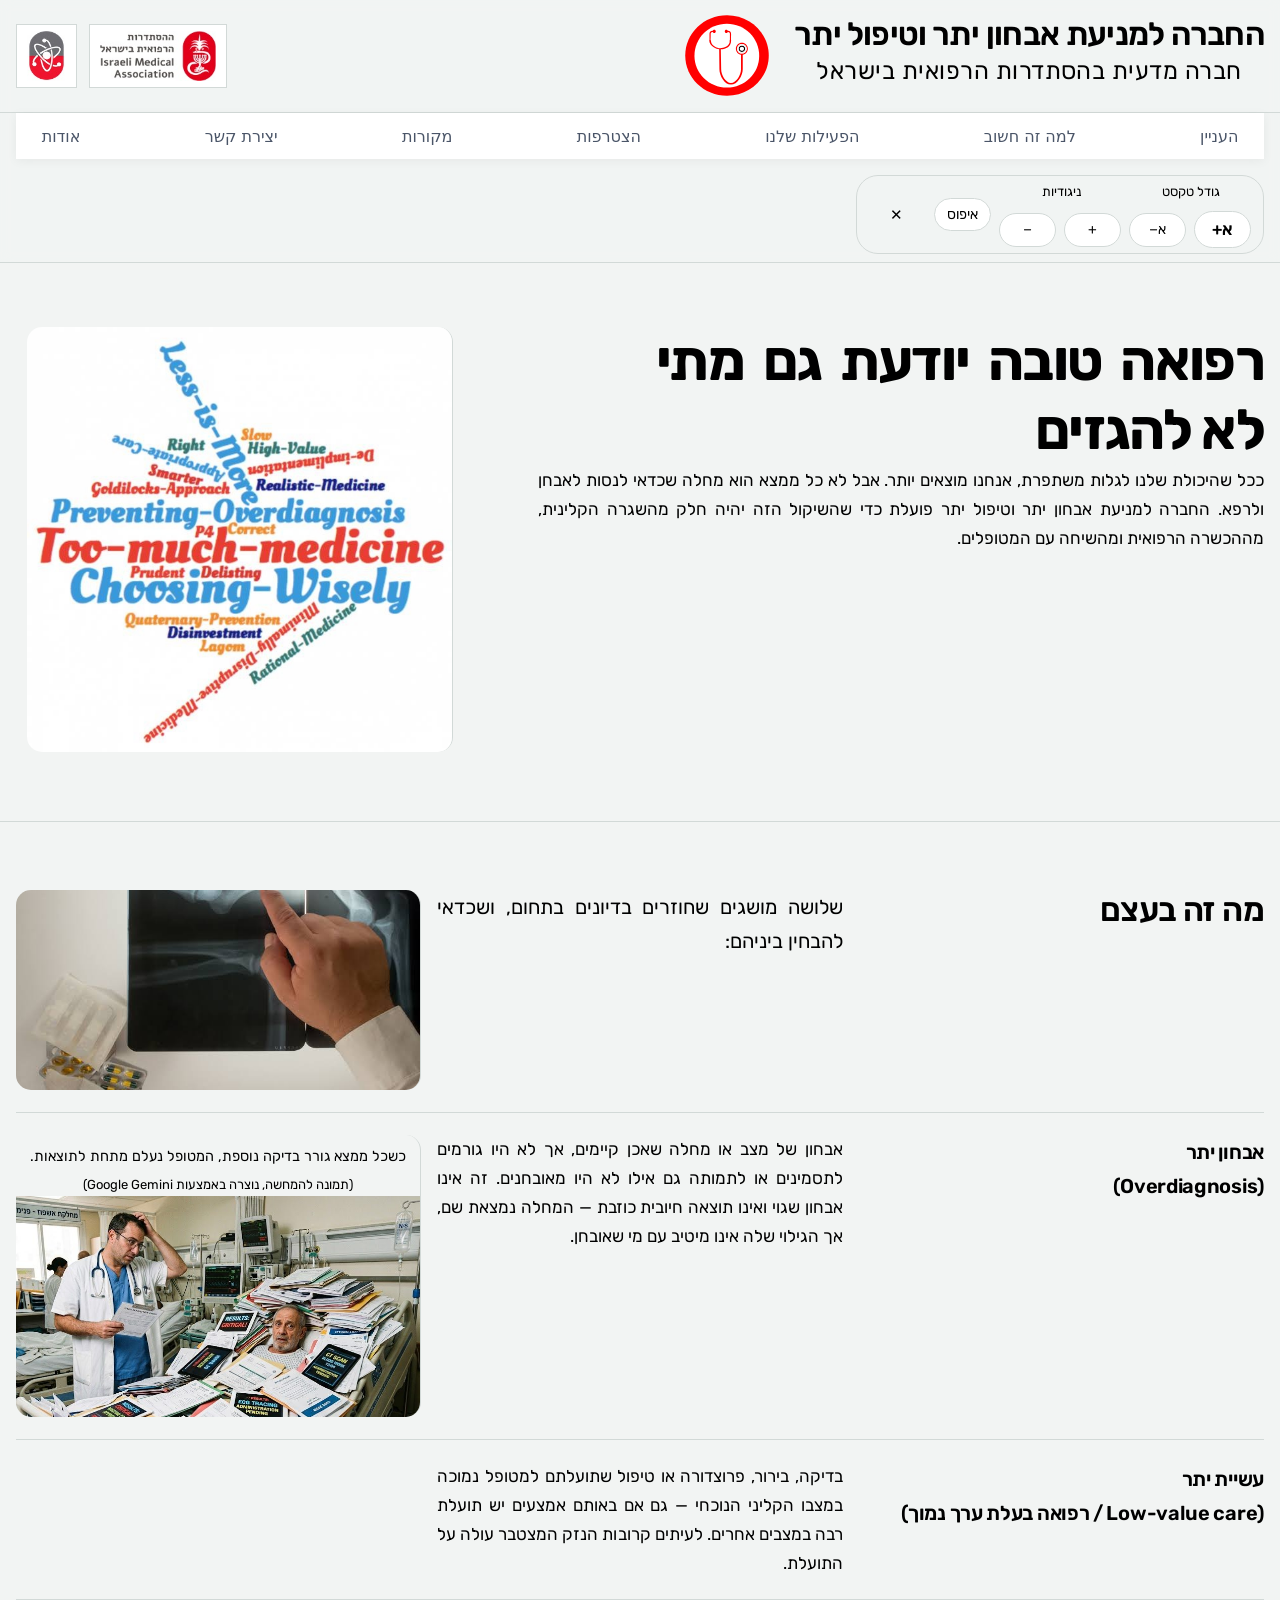
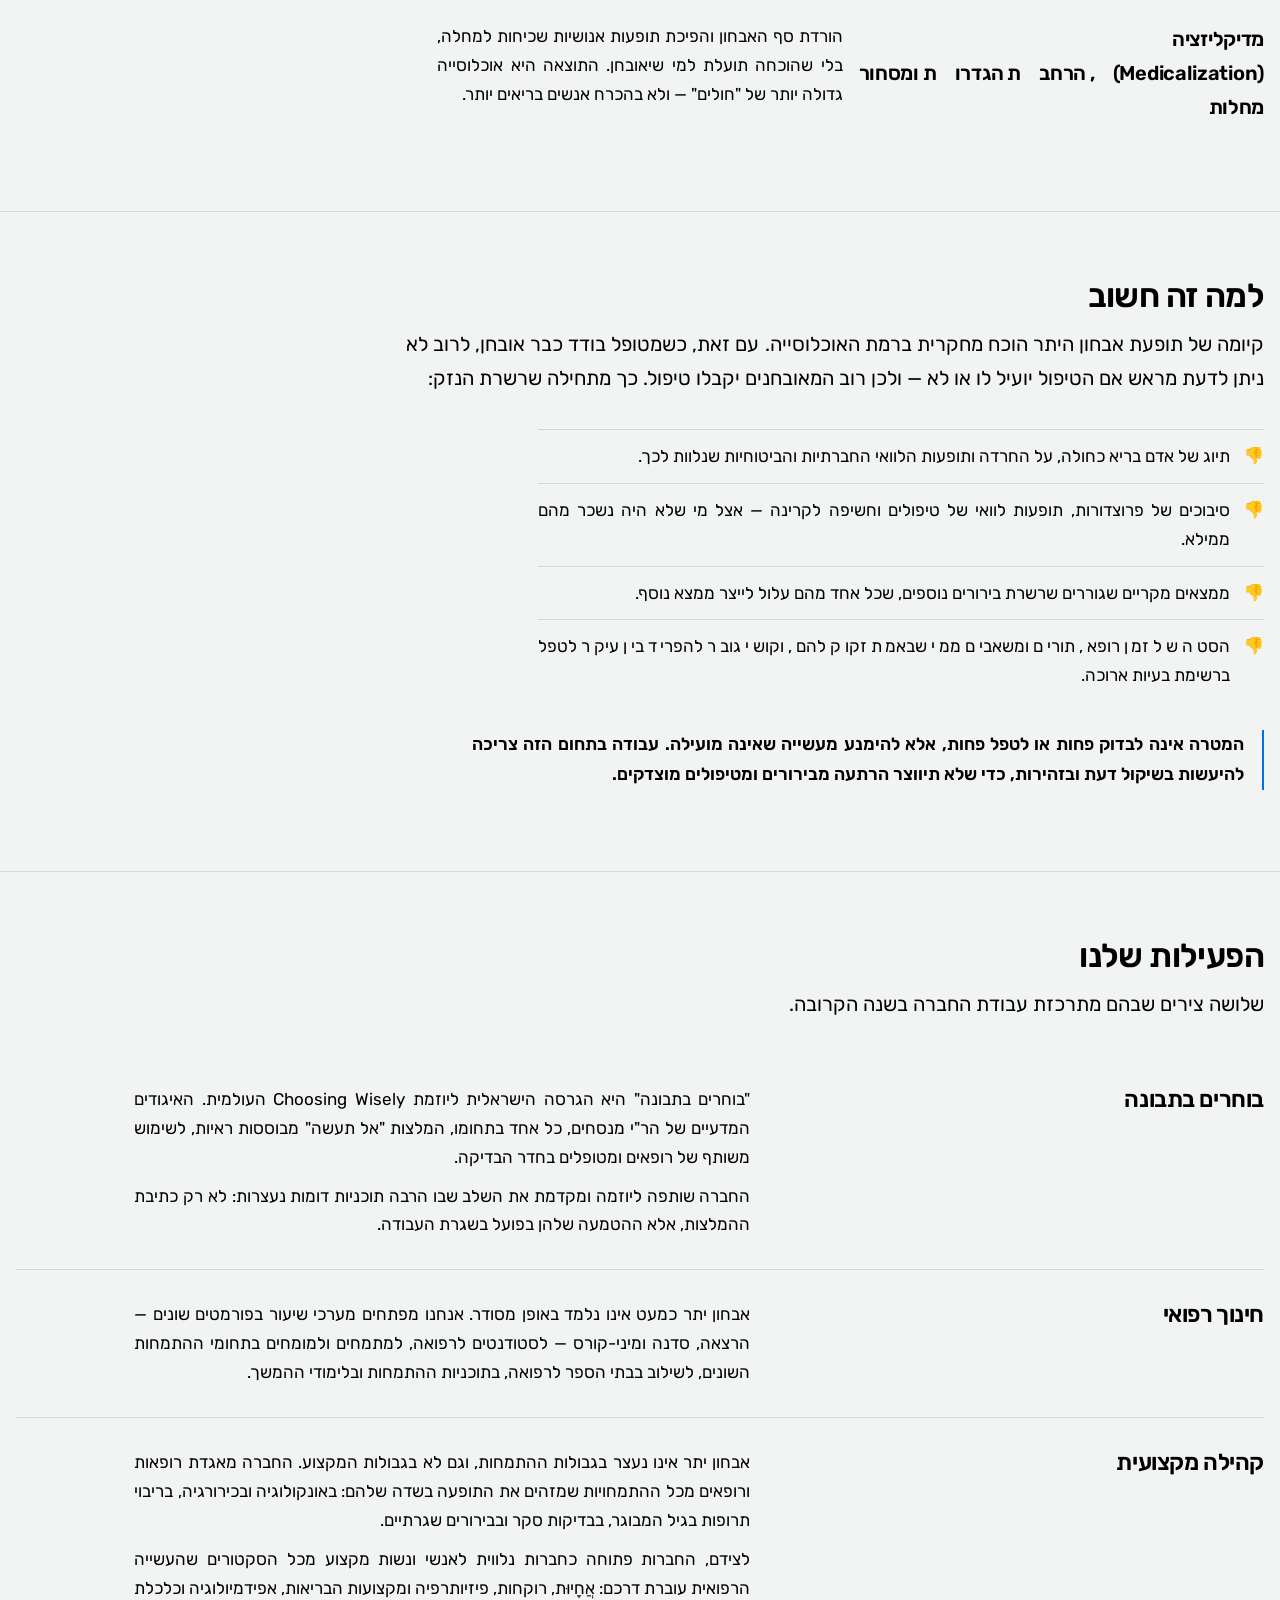
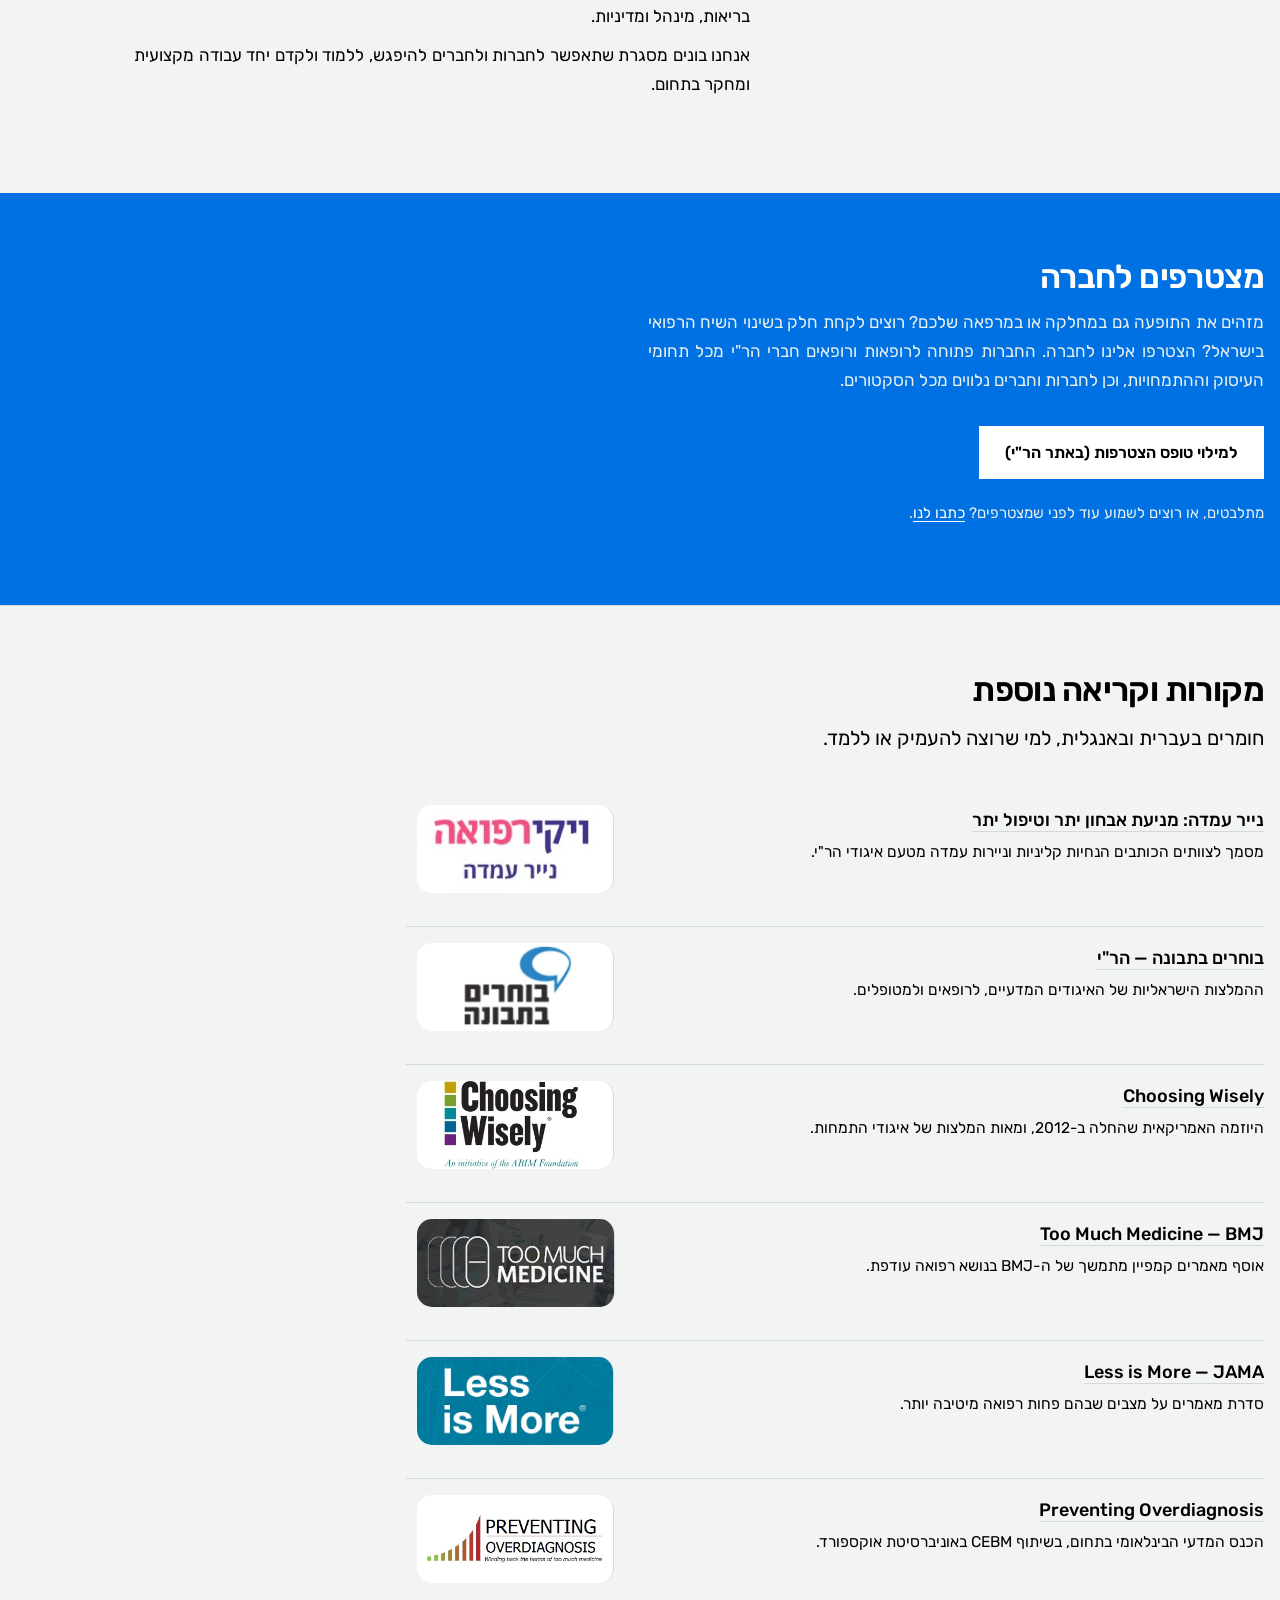
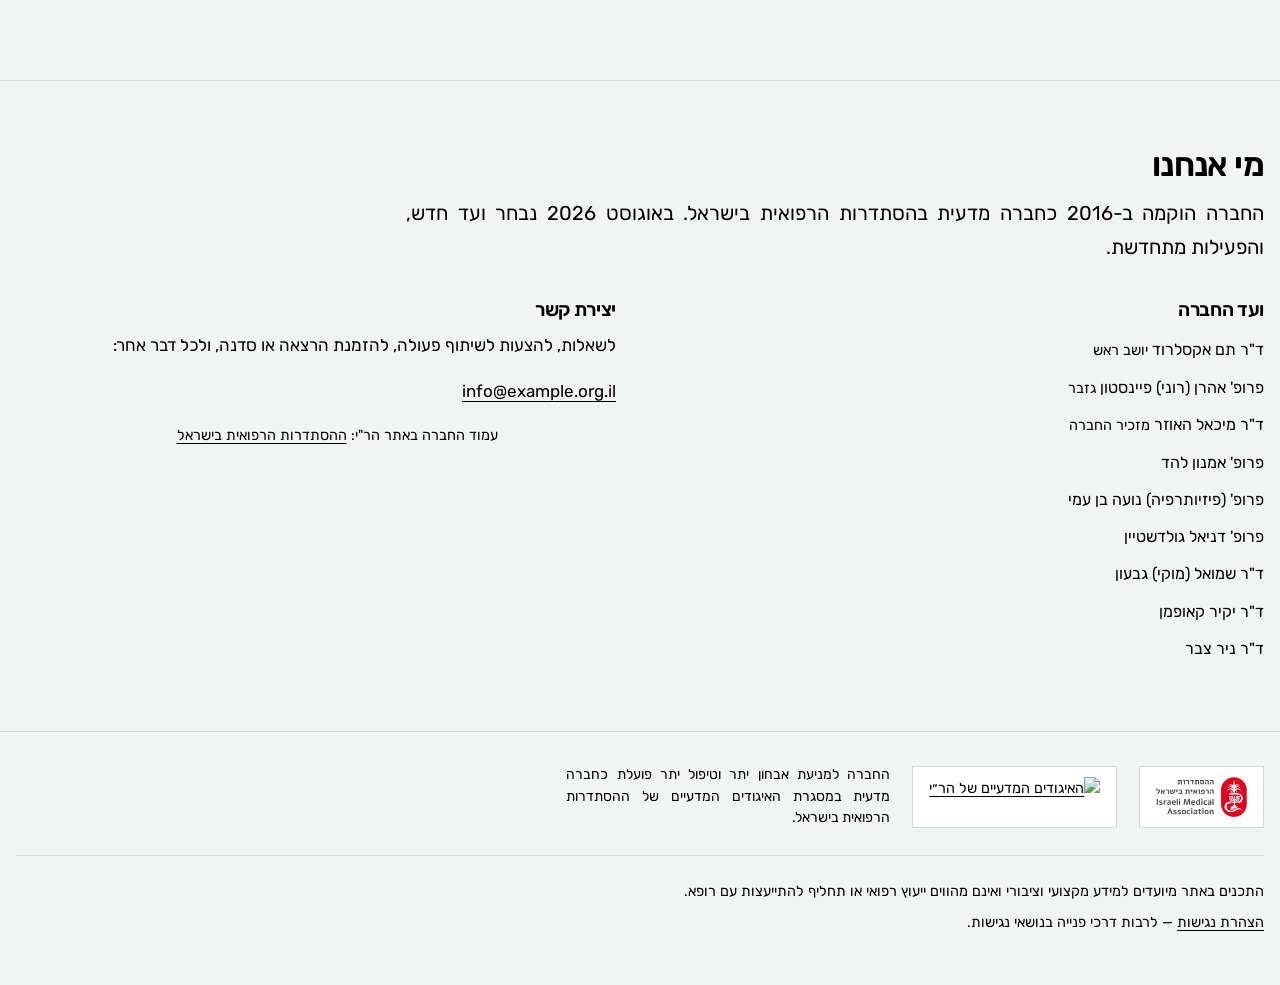
==== index.html @ 0d6429cb "Update index.html cellular copatible" ====
<!DOCTYPE html>
<html lang="he" dir="rtl">

<head>
  <meta charset="utf-8">
  <meta name="viewport" content="width=device-width, initial-scale=1">
  <title>החברה למניעת אבחון יתר וטיפול יתר</title>
  <meta name="description"
    content="חברה מדעית בהסתדרות הרפואית בישראל, הפועלת לצמצום אבחון יתר, טיפול יתר ועשייה רפואית שתועלתה נמוכה.">
  <meta property="og:title" content="החברה למניעת אבחון יתר וטיפול יתר">
  <meta property="og:description" content="רפואה טובה יודעת גם מתי לא לבדוק ומתי לא לטפל.">
  <meta property="og:locale" content="he_IL">
  <link rel="icon" type="image/svg+xml"
    href="data:image/svg+xml,%3Csvg%20xmlns%3D%22http%3A%2F%2Fwww.w3.org%2F2000%2Fsvg%22%20viewBox%3D%220%200%20100%20100%22%3E%3Ccircle%20cx%3D%2250%22%20cy%3D%2250%22%20r%3D%2240%22%20fill%3D%22none%22%20stroke%3D%22%23C8102E%22%20stroke-width%3D%229%22%2F%3E%3Cg%20fill%3D%22none%22%20stroke%3D%22%23111%22%20stroke-width%3D%226%22%20stroke-linecap%3D%22round%22%3E%3Cpath%20d%3D%22M34%2026%20L32%2031%20C30%2048%2033%2050%2039%2052%22%2F%3E%3Cpath%20d%3D%22M51%2026%20L53%2030%20C55%2048%2050%2055%2039%2052%22%2F%3E%3Cpath%20d%3D%22M43%2055%20C42%2074%2050%2086%2060%2069%22%2F%3E%3Ccircle%20cx%3D%2268%22%20cy%3D%2262%22%20r%3D%227%22%2F%3E%3C%2Fg%3E%3C%2Fsvg%3E">
  <link rel="preconnect" href="https://fonts.googleapis.com">
  <link rel="preconnect" href="https://fonts.gstatic.com" crossorigin>
  <link href="https://fonts.googleapis.com/css2?family=Rubik:wght@300;400;500;600;700&display=swap" rel="stylesheet">
  <style>
    :root {
      --paper: #F2F4F3;
      --surface: #FFFFFF;
      --ink: #000000;
      --ink-soft: #000000;
      --rule: #D2D9D7;
      --imablue: #0071E3;
      --signal: #BE8A2A;
      --measure: 66ch;
      --font: "Rubik", "Segoe UI", Arial, sans-serif;
    }

    *,
    *::before,
    *::after {
      box-sizing: border-box;
    }

    html {
      scroll-behavior: smooth;
    }

    @media (prefers-reduced-motion: reduce) {
      html {
        scroll-behavior: auto;
      }
    }

    body {
      margin: 0;
      background: var(--paper);
      color: var(--ink);
      font-family: var(--font);
      font-size: 1.0625rem;
      text-align: justify;
      line-height: 1.7;
      -webkit-font-smoothing: antialiased;
    }

    h1,
    h2,
    h3 {
      font-family: var(--font);
      font-weight: 600;
      line-height: 1.24;
      letter-spacing: -0.018em;
      margin: 0;
    }

    p {
      margin: 0 0 1em;
    }

    img {
      object-fit: cover;
      object-position: center;
    }

    a {
      color: var(--ink);
      text-underline-offset: 0.22em;
      text-decoration-thickness: 1px;
    }

    a:hover {
      text-decoration-thickness: 2px;
    }

    :focus-visible {
      outline: 3px solid #000;
      outline-offset: 2px;
      box-shadow: 0 0 0 6px #F6E9CE;
    }

    .join :focus-visible {
      outline-color: #fff;
      box-shadow: 0 0 0 6px rgba(0, 0, 0, 0.5);
    }

    [id] {
      scroll-margin-top: var(--hdr, 150px);
    }

    [hidden] {
      display: none !important;
    }

    .wrap {
      /*max-width: 1040px;*/
      margin-inline: auto;
      padding-inline: 1rem;

      container-type: inline-size;
      max-width: 80rem;
      /* Adjust based on your preferred maximum spread */
      margin-inline: auto;

    }

    .sr-only {
      position: absolute;
      width: 1px;
      height: 1px;
      margin: -1px;
      padding: 0;
      overflow: hidden;
      clip-path: inset(50%);
      white-space: nowrap;
      border: 0;
    }

    /* Skip link */
    .skip {
      position: absolute;
      inset-inline-start: -9999px;
      top: 0;
      background: var(--surface);
      padding: 10px 16px;
      z-index: 10;
    }

    .skip:focus {
      inset-inline-start: 12px;
      top: 12px;
    }

    /* Header & Navigation */
    header {
      position: sticky;
      text-align: center;
      top: 0;
      z-index: 5;
      background: rgba(242, 244, 243, 0.93);
      backdrop-filter: blur(6px);
      border-bottom: 1px solid var(--rule);
    }

    .bar {
      display: flex;
      height: fit-content;
      flex-wrap: wrap;
      gap: 2%;
      align-items: flex-start;
      justify-content: space-between;
      padding-block: 14px;
    }

    .bar2 {
      display: flex;
      flex-wrap: wrap;
      gap: 0.5rem;
      align-items: center;
      justify-content: space-between;
      border-top: 1px solid var(--rule);
      height: fit-content;
    }

    .w70 {
      width: 70%;
    }

    .mark {
      display: flex;
      align-items: center;
      gap: 12px;
      font-size: 2rem;
      font-weight: 600;
      letter-spacing: -0.02em;
      line-height: 1.3;
      /* height: 5rem; */
    }

    .glyph {
      width: 84px;
      height: 84px;
      flex: none;
    }

    .mark .wordmark span {
      display: block;
      font-size: 1.5rem;
      font-weight: 400;
      color: var(--ink-soft);
      letter-spacing: 0.02em;
    }

    .partners {
      display: flex;
      flex-grow: 1;
      align-items: center;
      /* Replaces invalid 'flex' */
      gap: 0.75rem;
    }

    .partners .logo {
      box-sizing: border-box;
      height: 4rem;
      /* ~52px total box height */
      display: inline-flex;
      align-items: center;
      background: var(--surface);
      border: 1px solid var(--rule);
      padding: 0.35rem 0.65rem;
    }

    .right-logo {
      margin-left: auto;
    }

    .partners .logo:hover {
      border-color: var(--ink);
    }

    .partners img {
      display: block;
      height: 100%;
      width: auto;
      object-fit: contain;
      /* Preserves aspect ratio */
    }

    @media (max-width: 860px) {

      .partners .logo {
        padding: 4px 6px;
      }

      .partners img {
        object-position: right center;
      }
    }

    nav {
      /*max-width: 94%;*/
      flex-grow: 1;
      flex-shrink: 10;
      flex-basis: 80%;
      background-color: #ffffff;
      box-shadow: 0 2px 10px rgba(0, 0, 0, 0.05);
      padding: 0.6rem;
      direction: rtl;
      /* תמיכה מלאה בעברית */
    }

    nav ul {
      display: flex;
      flex-wrap: wrap;
      justify-content: space-between;
      gap: 0.8rem;
      list-style: none;
      margin: 0;
      padding: 0;
      font-size: 0.8rem;
    }

    nav a {
      color: var(--ink);
      text-decoration: none;
      padding-block: 4px;
      border-bottom: 1px solid transparent;
      text-decoration: none;
      color: #4a5568;
      font-family: system-ui, sans-serif;
      font-size: 1rem;
      font-weight: 500;
      padding: 1rem;
      border-radius: 1rem;
      /* יוצר מראה של קפסולה */
      transition: all 0.25s ease;
    }

    nav a:hover {
      border-bottom-color: var(--signal);
      background-color: #e2e8f0;
      color: #1a202c;
    }

    nav a[aria-current="true"] {
      font-weight: 600;
      border-bottom: 2px solid var(--ink);
    }

    @media (max-width: 932px) {
      nav a {
        padding-block: 3px;
        border-bottom: 1px solid transparent;
        font-size: 0.9rem;
        font-weight: 500;
        padding: 0.4rem;
        border-radius: 0.8rem;
      }

      .mark {

        gap: 5px;
        font-size: 1.5rem;
        font-weight: 600;
        letter-spacing: -0.02em;
        line-height: 1;
        /* height: 5rem; */
      }

      .glyph {
        width: 70px;
        height: 70px;
        flex: none;
      }

      .mark .wordmark span {
        font-size: 1rem;

      }
    }

    /* Hero */
    .hero {
      padding-block: 64px 52px;
      display: flex;
      flex-direction: column;
      align-content: start;
      align-items: start;
      justify-content: flex-start;
      /* דוחף את התוכן למעלה */
    }

    .hero-text {
      max-width: var(--measure);
      display: flex;
      flex-direction: column;
      align-content: start;
      justify-content: start;
      /* דוחף את התוכן למעלה */
    }

    .hero h1 {
      font-size: clamp(2rem, 3.4vw, 2.75rem);
      font-weight: 700;
      letter-spacing: -0.03em;
      max-width: 16ch;
    }

    .plate {
      border-radius: 15px;
      overflow: hidden;
      margin-inline: 0.7rem;
    }

    .plate img {
      display: block;
      width: 100%;
      height: auto;
    }

    .credit {
      display: block;
      margin-top: 6px;
      font-size: 0.8125rem;
      text-align: center;
    }

    .caption {
      margin: 10px 0 0;
      font-size: 0.9rem;
      color: var(--ink-soft);
      max-width: 62ch;
      line-height: 1.6;
      text-align: center;
    }

    @media (min-width: 600px) {
      .hero {
        display: grid;
        grid-template-columns: minmax(0, 2fr) minmax(0, 1.2fr);
        gap: 52px;
        align-items: start;
      }

      .hero h1 {
        font-size: clamp(2.0625rem, 5.4vw, 3.5rem);
        margin-bottom: 0;
      }

      .plate {
        margin-top: 0;
        border-inline-start: 1px solid var(--rule);
      }
    }

    .logo1 {
      padding-block: 64px 52px;
      width: 25%;
      max-width: 25%;
    }

    .logo2 img {
      height: 8vw;
      width: auto;
      max-height: 88px;
      margin: 0;
    }

    /* Sections */
    section {
      padding-block: 64px;
      border-top: 1px solid var(--rule);
    }

    section h2 {
      font-size: clamp(1.5625rem, 3.2vw, 2.0625rem);
      margin-bottom: 10px;
    }

    .sub {
      color: var(--ink-soft);
      max-width: var(--measure);
      font-size: clamp(1rem, 2vw, 1.25rem);
      /* Scales from 16px to 20px */
      margin-bottom: clamp(1.5rem, 4vw, 2.125rem);
      /* Scales from 24px to 34px */
    }

    /* Definitions */
    dl {
      margin: 0;
    }

    .def {
      padding-block: 22px;
      border-top: 1px solid var(--rule);
      display: grid;
      grid-template-columns: 30% 2fr 3fr;
      gap: 1rem;
      grid-auto-flow: row;
      grid-auto-rows: auto;
    }

    .def:first-of-type {
      border-top: none;
      padding-top: 4px;
    }

    .def dt {
      font-size: 1.25rem;
      font-weight: 600;
      letter-spacing: -0.015em;
    }

    .def dt em {
      font-style: normal;
      font-size: 0.875rem;
      font-weight: 400;
      color: var(--ink-soft);
      margin-inline-start: 10px;
      letter-spacing: 0.01em;
    }

    .def dd {
      margin: 6px 0 0;
      max-width: var(--measure);
      color: var(--ink-soft);
    }

    .def img {
      max-height: 50vw;
      /* Limits the maximum height */
      width: 100%;
      /* Keeps the correct aspect ratio */
      height: auto;
      /* Allows natural scaling */
    }

    /*****/
    .def {
      display: grid;
      /* Default: 1 row with 3 equally stretched columns */
      grid-template-columns: repeat(3, 1fr);
      gap: 1rem;
      width: 100%;
      align-items: stretch;
    }

    /* Forces the items (and the image inside <figure>) to stretch fully */
    .def>dt,
    .def>dd,
    .def>figure {
      margin: 0;
      /* Clears default browser margins for dd and figure */
      width: 100%;
    }

    .def img {
      width: 100%;
      height: 100%;
      object-fit: cover;
      /* Prevents the image from stretching out of proportion */
    }

    /* Breakpoint 1: Below 38rem -> 2 rows (Title/Subtitle on top, Image wide below) */
    @container (max-width: 45em) {
      .def {
        grid-template-columns: repeat(2, 1fr);
      }

      /* Selects the 3rd item (figure) and stretches it across both columns */
      .def> :nth-child(3) {
        grid-column: span 2;
      }
    }

    /* Breakpoint 2: Below 19rem -> 3 stacked rows */
    @container (max-width: 25em) {
      .def {
        grid-template-columns: 1fr;
      }

      /* Resets the 3rd item to a single column width for the 1-column layout*/
      .def> :nth-child(3) {
        grid-column: span 1;
      }
    }

    /*****/

    /* Harms */
    .harms {
      list-style: none;
      margin: 0 0 28px;
      padding: 0;
      max-width: var(--measure);
    }

    .harms li {
      padding-block: 12px;
      border-top: 1px solid var(--rule);
      padding-inline-start: 34px;
      position: relative;
    }

    .harms li::before {
      content: "👎";
      position: absolute;
      inset-inline-start: 0;
      top: 12px;
      font-size: 1rem;
      line-height: 1.7;
    }

    .note {
      border-inline-start: 2px solid var(--imablue);
      padding-inline-start: 18px;
      max-width: var(--measure);
      color: var(--ink);
      font-size: 1.0938rem;
      font-weight: 600;
    }

    /* Tracks */
    .track {
      padding-block: 30px;
      border-top: 1px solid var(--rule);
      display: grid;
      grid-template-columns: minmax(0, 1fr) minmax(0, 1.55fr);
      gap: 10px 40px;
      align-items: start;
    }

    .track:first-of-type {
      border-top: none;
    }

    .track h3 {
      font-size: 1.4375rem;
    }

    .track p {
      margin: 0;
      color: var(--ink-soft);
      max-width: 56ch;
    }

    .track p+p {
      margin-top: 10px;
    }

    .track img {
      max-height: 20vw;
      /* Limits the maximum height */
      width: 100%;
      /* Keeps the correct aspect ratio */
      height: auto;
      /* Allows natural scaling */
    }

    @media (max-width: 720px) {
      .track {
        grid-template-columns: 1fr;
        gap: 8px;
      }
    }

    /* Join */
    .join {
      background: var(--imablue);
      color: #EAF1EF;
      border-top: none;
    }

    .join h2 {
      color: #fff;
    }

    .join p {
      color: #EAF1EF;
      max-width: 56ch;
    }

    .join a.cta {
      display: inline-block;
      margin-top: 14px;
      background: #fff;
      color: #000;
      text-decoration: none;
      padding: 13px 26px;
      font-weight: 600;
      font-size: 1rem;
    }

    .join a.cta:hover {
      background: #F6E9CE;
    }

    .join .small {
      font-size: 0.9375rem;
      color: #EAF1EF;
      margin-top: 22px;
    }

    .join .small a {
      color: #fff;
    }

    /* Resources */
    .res {
      list-style: none;
      margin: 0;
      padding: 0;
      max-width: 78ch;
    }

    .res li {
      padding-block: 16px;
      border-top: 1px solid var(--rule);
    }

    .res li:first-child {
      border-top: none;
    }

    .res a:not(figure a) {
      font-size: 1.125rem;
      font-weight: 500;
      text-decoration: none;
      border-bottom: 1px solid var(--rule);
    }

    .res a:hover {
      border-bottom-color: var(--ink);
    }

    .res span {
      display: block;
      font-size: 0.9688rem;
      color: var(--ink-soft);
      margin-top: 3px;
    }

    /* Board & Contacts */
    .cols {
      display: grid;
      grid-template-columns: repeat(auto-fit, minmax(250px, 1fr));
      gap: 34px 48px;
    }

    .cols h3 {
      font-size: 1.1875rem;
      margin-bottom: 10px;
    }

    .people {
      list-style: none;
      margin: 0;
      padding: 0;
      font-size: 1rem;
    }

    .people li {
      padding-block: 5px;
    }

    .people .role {
      color: var(--ink-soft);
      font-size: 0.9rem;
    }

    /* Footer */
    footer {
      border-top: 1px solid var(--rule);
      padding-block: 32px 44px;
      font-size: 0.9rem;
      color: var(--ink-soft);
    }

    footer p {
      margin: 0 0 6px;
    }

    .affil {
      display: flex;
      flex-wrap: wrap;
      align-items: center;
      gap: 16px 22px;
      padding-bottom: 26px;
      margin-bottom: 24px;
      border-bottom: 1px solid var(--rule);
    }

    .affil .logo {
      display: inline-flex;
      align-items: center;
      background: var(--surface);
      border: 1px solid var(--rule);
      padding: 10px 16px;
    }

    .affil .logo:hover {
      border-color: var(--imablue);
    }

    .affil img {
      display: block;
      height: 40px;
      width: auto;
    }

    .affil p {
      max-width: 36ch;
      margin: 0;
      font-size: 0.875rem;
      line-height: 1.55;
    }

    /* Accessibility Toolbar */
    .accesswrap {
      display: flex;
      align-items: center;
      gap: 8px;
      padding-block: 8px;
    }

    .accessbar {
      flex-wrap: wrap;
      align-items: center;
      justify-content: center;
      gap: 8px;
      border: 1px solid var(--rule);
      border-radius: 22px;
      padding: 5px 12px;
      display: grid;
      grid-template-columns: repeat(6, 1fr);
      direction: rtl;
      /* Maintains right-to-left flow for Hebrew */
      /* The periods (.) represent the empty cells from your Excel sheet */
      grid-template-areas:
        "lbl-txt  lbl-txt lbl-con lbl-con btn-reset btn-close"
        "btn-f-up btn-f-dn btn-c-up btn-c-dn  btn-reset btn-close";
    }

    /* Assigning each HTML element to its designated grid slot */
    #access-text {
      grid-area: lbl-txt;
    }

    #access-contrast {
      grid-area: lbl-con;
    }

    #accessReset {
      grid-area: btn-reset;
    }

    #accessClose {
      grid-area: btn-close;
    }

    #fontUp {
      grid-area: btn-f-up;
    }

    #fontDown {
      grid-area: btn-f-dn;
    }

    #conUp {
      grid-area: btn-c-up;
    }

    #conDown {
      grid-area: btn-c-dn;
    }

    .accessbar button {
      font-family: inherit;
      font-size: 0.875rem;
      line-height: 1.1;
      background: var(--surface);
      color: var(--ink);
      border: 1px solid var(--rule);
      border-radius: 999px;
      padding: 8px 12px;
      cursor: pointer;
    }

    .accessbar button:hover {
      border-color: var(--ink);
    }

    .accessbar .x {
      border: none;
      background: none;
      padding: 7px 6px;
      font-size: 0.9375rem;
      margin-inline-start: 2px;
    }

    .accessbar .lbl {
      font-size: 0.8125rem;
      margin-inline-end: 2px;
      text-align: center;
    }

    .accessbar .big {
      font-size: 1.0625rem;
      font-weight: 600;
    }

    .accessicon {
      display: inline-flex;
      align-items: center;
      justify-content: center;
      width: 40px;
      height: 40px;
      padding: 0;
      background: var(--surface);
      color: var(--ink);
      border: 1px solid var(--rule);
      border-radius: 50%;
      cursor: pointer;
    }

    .accessicon:hover {
      border-color: var(--ink);
    }

    .accessicon svg {
      display: block;
      width: 22px;
      height: 22px;
    }

    /* High Contrast Modes */
    html[data-contrast="1"] {
      --paper: #FFFFFF;
      --surface: #FFFFFF;
      --rule: #4A5451;
      --ink: #000000;
      --ink-soft: #000000;
      --imablue: #1B0E6E;
      --signal: #7A5200;
    }

    html[data-contrast="1"] header {
      background: #FFFFFF;
    }

    html[data-contrast="2"] {
      --paper: #000000;
      --surface: #000000;
      --rule: #FFFFFF;
      --ink: #FFFFFF;
      --ink-soft: #FFFFFF;
      --imablue: #000000;
      --signal: #FFD400;
    }

    html[data-contrast="2"] header {
      background: #000000;
    }

    html[data-contrast="2"] a {
      color: #FFD400;
    }

    html[data-contrast="2"] .glyph g {
      stroke: #FFFFFF;
    }

    html[data-contrast="2"] .join {
      border-top: 1px solid #FFFFFF;
    }

    html[data-contrast="2"] .join :is(h2, p, .small, .small a) {
      color: #FFFFFF;
    }

    html[data-contrast="2"] .join a.cta {
      background: #FFD400;
      color: #000000;
    }

    html[data-contrast="2"] .note {
      border-inline-start-color: #FFD400;
    }

    html[data-contrast="2"] :focus-visible {
      outline-color: #FFD400;
      box-shadow: 0 0 0 6px #000000;
    }
  </style>
</head>

<body>
  <a class="skip" href="#main">דילוג לתוכן</a>

  <header>
    <div class="wrap bar">
      <div class="mark">
        <span class="wordmark">החברה למניעת אבחון יתר וטיפול יתר<span>חברה מדעית בהסתדרות הרפואית בישראל</span></span>
      </div>
      <div class="partners">
        <svg class="glyph right-logo" xmlns="http://www.w3.org/2000/svg" xmlns:xlink="http://www.w3.org/1999/xlink"
          viewBox="0 0 720 720" width="100%" height="100%" overflow="hidden">
          <g>
            <rect x="0" y="0" fill="#FFF"></rect>
            <path d="M2 355C2 164 162 10 360 10 558 10 718 164 718 355 718 546 558 700 360 700 162 700 2 546 2 355Z"
              fill="#F00" fill-rule="evenodd"></path>
            <path d="M81 357C81 205 205 83 359 83 512 83 636 205 636 357 636 508 512 630 359 630 205 630 81 508 81 357Z"
              fill="#FFF" fill-rule="evenodd"></path>
            <path
              d="M539 298C539 269 516 246 488 246 459 246 436 269 436 298 436 323 455 345 480 349L480 473C480 519 441 591 394 591 347 591 310 519 310 473L307 303C352 301 395 279 395 229 395 227 396 220 394 219L395 169C395 155 383 144 369 144L366 144 366 143C364 139 361 136 357 136L354 136C346 136 341 142 341 149 341 156 346 162 354 162L357 162C361 162 364 159 366 156L366 154 369 154C378 154 385 161 385 169 385 186 385 203 385 220 383 221 383 226 383 228 389 276 329 294 302 294 275 294 222 271 222 227 222 225 221 223 219 222 220 204 220 187 220 169 220 161 227 154 235 154L239 154 239 156C240 159 244 162 248 162L251 162C258 162 264 156 264 149 264 142 258 136 251 136L248 136C244 136 240 139 239 143L239 144 235 144C221 144 210 155 210 169 210 186 210 203 210 220 208 222 208 226 208 228 208 277 274 303 293 303 294 359 294 416 295 473 295 528 338 605 394 605 449 605 495 528 495 473L495 349C520 345 539 323 539 298ZM490 339C488 338 487 338 485 339 462 338 445 318 446 295 448 273 467 255 490 257 513 258 530 277 529 300 527 321 511 338 490 339Z"
              fill="#F00" fill-rule="evenodd"></path>
            <path
              d="M488 270C472 270 459 283 459 298 459 313 472 326 488 326 503 326 516 313 516 298 516 283 503 270 488 270ZM488 316C477 316 469 308 469 298 469 288 477 280 488 280 498 280 506 288 506 298 506 308 498 316 488 316Z"
              fill-rule="evenodd"></path>
            <path
              d="M453 298C453 279 468 264 488 264 507 264 523 279 523 298 523 317 507 333 488 333 468 333 453 317 453 298Z"
              stroke="#F2F2F2" stroke-width="13" stroke-miterlimit="8" fill="none" fill-rule="evenodd"></path>
          </g>
        </svg>
        <a class="logo" href="https://www.ima.org.il/" target="_blank" rel="noopener noreferrer"><img
            src="footer-hri-logo.jpg" alt="ההסתדרות הרפואית בישראל"><span class="sr-only"> (נפתח בחלון חדש)</span></a>
        <a class="logo" href="https://associations.ima.org.il/" target="_blank" rel="noopener noreferrer"><img
            src="ima-associations2.jpg" alt="האיגודים המדעיים של הר״י"><span class="sr-only"> (נפתח בחלון
            חדש)</span></a>
      </div>
    </div>
    <div class="wrap bar2">
      <nav aria-label="ניווט ראשי">
        <ul>
          <li><a href="#what">העניין</a></li>
          <li><a href="#why">למה זה חשוב</a></li>
          <li><a href="#work">הפעילות שלנו</a></li>
          <li><a href="#join">הצטרפות</a></li>
          <li><a href="#resources">מקורות</a></li>
          <li><a href="#contact">יצירת קשר</a></li>
          <li><a href="#about">אודות</a></li>
        </ul>
      </nav>
      <div class="accesswrap">
        <button type="button" id="accessOpen" class="accessicon" aria-expanded="false" aria-controls="accessbar"
          aria-label="פתיחת סרגל נגישות"><svg viewBox="0 0 24 24" aria-hidden="true" focusable="false" fill="none"
            stroke="currentColor" stroke-width="2.3" stroke-linecap="round" stroke-linejoin="round">
            <circle cx="12" cy="4.3" r="1.9" fill="currentColor" stroke="none"></circle>
            <path d="M4.6 9h14.8"></path>
            <path d="M12 8.4v4"></path>
            <path d="M12 12.4l-3.1 11"></path>
            <path d="M12 12.4l3.1 11"></path>
          </svg></button>
        <div class="accessbar" id="accessbar" role="group" aria-label="כלי נגישות" hidden="">
          <span class="lbl" id="access-text">גודל טקסט</span>
          <button type="button" class="big" id="fontUp" aria-describedby="access-text"
            aria-label="הגדלת גודל הטקסט">א+</button>
          <button type="button" class="small" id="fontDown" aria-describedby="access-text"
            aria-label="הקטנת גודל הטקסט">א−</button>
          <span class="lbl" id="access-contrast">ניגודיות</span>
          <button type="button" id="conUp" aria-describedby="access-contrast" aria-label="הגברת הניגודיות">+</button>
          <button type="button" id="conDown" aria-describedby="access-contrast" aria-label="הפחתת הניגודיות">−</button>
          <button type="button" id="accessReset">איפוס</button>
          <button type="button" id="accessClose" class="x" aria-label="סגירת סרגל נגישות">✕</button>
        </div>
        <span class="sr-only" id="accessStatus" role="status" aria-live="polite"></span>
      </div>
    </div>
  </header>

  <main id="main">

    <div class="wrap hero">
      <div class="hero-text">
        <h1>רפואה טובה יודעת גם מתי לא להגזים</h1>
        <p>ככל שהיכולת שלנו לגלות משתפרת, אנחנו מוצאים יותר. אבל לא כל ממצא הוא מחלה שכדאי לנסות לאבחן ולרפא. החברה
          למניעת אבחון יתר וטיפול יתר פועלת כדי שהשיקול הזה יהיה חלק מהשגרה הקלינית, מההכשרה הרפואית ומהשיחה עם
          המטופלים.</p>
      </div>
      <div>
        <figure class="plate" style="max-height: 500px;">
          <img src="overDxTxLogo1.jpg"
            alt="כתובות בערבוביה ובצבעים שונים באנגלית, לדוגמא Too-much-medicine, slow, Less-is-More, Choosing-Wisely">
        </figure>
      </div>
    </div>

    <section id="what" aria-labelledby="h-what">
      <div class="wrap">
        <dl>
          <div class="def">
            <dt>
              <h2 id="h-what">מה זה בעצם</h2>
            </dt>
            <dd>
              <p class="sub">שלושה מושגים שחוזרים בדיונים בתחום, ושכדאי להבחין ביניהם:</p>
            </dd>
            <figure class="plate" style="max-height: 200px;">
              <img src="rentgen_Photo_by_martinvorel.jpg"
                alt="תמונת יד מצביעה על צילום רנטגן של מרפק ולידו ערמת תרופות">
            </figure>
          </div>

          <div class="def">
            <dt>אבחון יתר <br>(<span lang="en">Overdiagnosis</span>)</dt>
            <dd>אבחון של מצב או מחלה שאכן קיימים, אך לא היו גורמים לתסמינים או לתמותה גם אילו לא היו מאובחנים. זה אינו
              אבחון שגוי ואינו תוצאה חיובית כוזבת — המחלה נמצאת שם, אך הגילוי שלה אינו מיטיב עם מי שאובחן.</dd>
            <figure class="plate" style="max-height: 500px;">
              <figcaption class="caption">כשכל ממצא גורר בדיקה נוספת, המטופל נעלם מתחת לתוצאות.</figcaption>
              <figcaption><span class="credit">(תמונה להמחשה, נוצרה באמצעות <bdi lang="en">Google Gemini</bdi>)</span>
              </figcaption>
              <img src="overdiagnosis-hero.jpg"
                alt="רופא עומד ליד מיטת אשפוז במחלקה פנימית ומעיין בדף תוצאות. המטופל שוכב במיטה כשהוא כמעט מכוסה כולו בערימות עצומות של תדפיסי בדיקות, תיקים רפואיים ומסכים שמציגים תוצאות ודרישות לבדיקות נוספות.">
            </figure>
          </div>

          <div class="def">
            <dt>עשיית יתר <br>(<span lang="en">Low-value care</span> / רפואה בעלת ערך נמוך)</dt>
            <dd>בדיקה, בירור, פרוצדורה או טיפול שתועלתם למטופל נמוכה במצבו הקליני הנוכחי — גם אם באותם אמצעים יש תועלת
              רבה במצבים אחרים. לעיתים קרובות הנזק המצטבר עולה על התועלת.</dd>
          </div>

          <div class="def">
            <dt>מדיקליזציה <br>(<span lang="en">Medicalization</span>), הרחבת הגדרות ומסחור מחלות</dt>
            <dd>הורדת סף האבחון והפיכת תופעות אנושיות שכיחות למחלה, בלי שהוכחה תועלת למי שיאובחן. התוצאה היא אוכלוסייה
              גדולה יותר של "חולים" — ולא בהכרח אנשים בריאים יותר.</dd>
          </div>
        </dl>
      </div>
    </section>

    <section id="why" aria-labelledby="h-why">
      <div class="wrap">
        <h2 id="h-why">למה זה חשוב</h2>
        <p class="sub">קיומה של תופעת אבחון היתר הוכח מחקרית ברמת האוכלוסייה. עם זאת, כשמטופל בודד כבר אובחן, לרוב לא
          ניתן לדעת מראש אם הטיפול יועיל לו או לא — ולכן רוב המאובחנים יקבלו טיפול. כך מתחילה שרשרת הנזק:</p>
        <ul class="harms">
          <li>תיוג של אדם בריא כחולה, על החרדה ותופעות הלוואי החברתיות והביטוחיות שנלוות לכך.</li>
          <li>סיבוכים של פרוצדורות, תופעות לוואי של טיפולים וחשיפה לקרינה — אצל מי שלא היה נשכר מהם ממילא.</li>
          <li>ממצאים מקריים שגוררים שרשרת בירורים נוספים, שכל אחד מהם עלול לייצר ממצא נוסף.</li>
          <li>הסטה של זמן רופא, תורים ומשאבים ממי שבאמת זקוק להם, וקושי גובר להפריד בין עיקר לטפל ברשימת בעיות ארוכה.
          </li>
        </ul>
        <p class="note">המטרה אינה לבדוק פחות או לטפל פחות, אלא להימנע מעשייה שאינה מועילה. עבודה בתחום הזה צריכה
          להיעשות בשיקול דעת ובזהירות, כדי שלא תיווצר הרתעה מבירורים ומטיפולים מוצדקים.</p>
      </div>
    </section>

    <section id="work" aria-labelledby="h-work">
      <div class="wrap">
        <h2 id="h-work">הפעילות שלנו</h2>
        <p class="sub">שלושה צירים שבהם מתרכזת עבודת החברה בשנה הקרובה.</p>

        <div class="track">
          <h3>בוחרים בתבונה</h3>
          <div>
            <p>"בוחרים בתבונה" היא הגרסה הישראלית ליוזמת <span lang="en">Choosing Wisely</span> העולמית. האיגודים
              המדעיים של הר"י מנסחים, כל אחד בתחומו, המלצות "אל תעשה" מבוססות ראיות, לשימוש משותף של רופאים ומטופלים
              בחדר הבדיקה.</p>
            <p>החברה שותפה ליוזמה ומקדמת את השלב שבו הרבה תוכניות דומות נעצרות: לא רק כתיבת ההמלצות, אלא ההטמעה שלהן
              בפועל בשגרת העבודה.</p>
          </div>
        </div>

        <div class="track">
          <h3>חינוך רפואי</h3>
          <div>
            <p>אבחון יתר כמעט אינו נלמד באופן מסודר. אנחנו מפתחים מערכי שיעור בפורמטים שונים — הרצאה, סדנה ומיני-קורס —
              לסטודנטים לרפואה, למתמחים ולמומחים בתחומי ההתמחות השונים, לשילוב בבתי הספר לרפואה, בתוכניות ההתמחות
              ובלימודי ההמשך.</p>
          </div>
        </div>

        <div class="track">
          <h3>קהילה מקצועית</h3>
          <div>
            <p>אבחון יתר אינו נעצר בגבולות ההתמחות, וגם לא בגבולות המקצוע. החברה מאגדת רופאות ורופאים מכל ההתמחויות
              שמזהים את התופעה בשדה שלהם: באונקולוגיה ובכירורגיה, בריבוי תרופות בגיל המבוגר, בבדיקות סקר ובבירורים
              שגרתיים.</p>
            <p>לצידם, החברות פתוחה כחברות נלווית לאנשי ונשות מקצוע מכל הסקטורים שהעשייה הרפואית עוברת דרכם: אֲחָיוּת,
              רוקחות, פיזיותרפיה ומקצועות הבריאות, אפידמיולוגיה וכלכלת בריאות, מינהל ומדיניות.</p>
            <p>אנחנו בונים מסגרת שתאפשר לחברות ולחברים להיפגש, ללמוד ולקדם יחד עבודה מקצועית ומחקר בתחום.</p>
          </div>
        </div>
      </div>
    </section>

    <section class="join" id="join" aria-labelledby="h-join">
      <div class="wrap">
        <h2 id="h-join">מצטרפים לחברה</h2>
        <p>מזהים את התופעה גם במחלקה או במרפאה שלכם? רוצים לקחת חלק בשינוי השיח הרפואי בישראל? הצטרפו אלינו לחברה.
          החברות פתוחה לרופאות ורופאים חברי הר"י מכל תחומי העיסוק וההתמחויות, וכן לחברות וחברים נלווים מכל הסקטורים.</p>
        <a class="cta" href="https://www.ima.org.il/main/forms/formjoinunion.aspx" target="_blank"
          rel="noopener noreferrer">למילוי טופס הצטרפות (באתר הר"י)<span class="sr-only"> (נפתח בחלון חדש)</span></a>
        <p class="small">מתלבטים, או רוצים לשמוע עוד לפני שמצטרפים? <a href="#contact">כתבו לנו</a>.</p>
      </div>
    </section>

    <section id="resources" aria-labelledby="h-res">
      <div class="wrap">
        <h2 id="h-res">מקורות וקריאה נוספת</h2>
        <p class="sub">חומרים בעברית ובאנגלית, למי שרוצה להעמיק או ללמד.</p>
        <ul class="res">
          <li class="bar">
            <div class="w70">
              <a href="https://www.wikirefua.org.il/w/index.php?title=%D7%9E%D7%A0%D7%99%D7%A2%D7%AA_%D7%90%D7%91%D7%97%D7%95%D7%9F_%D7%99%D7%AA%D7%A8_%D7%95%D7%98%D7%99%D7%A4%D7%95%D7%9C_%D7%99%D7%AA%D7%A8_-_%D7%A0%D7%99%D7%99%D7%A8_%D7%A2%D7%9E%D7%93%D7%94"
                target="_blank" rel="noopener noreferrer">נייר עמדה: מניעת אבחון יתר וטיפול יתר<span class="sr-only">
                  (נפתח בחלון חדש)</span></a>
              <span>מסמך לצוותים הכותבים הנחיות קליניות וניירות עמדה מטעם איגודי הר"י.</span>
            </div>
            <figure class="plate logo2">
              <a href="https://www.wikirefua.org.il/w/index.php?title=%D7%9E%D7%A0%D7%99%D7%A2%D7%AA_%D7%90%D7%91%D7%97%D7%95%D7%9F_%D7%99%D7%AA%D7%A8_%D7%95%D7%98%D7%99%D7%A4%D7%95%D7%9C_%D7%99%D7%AA%D7%A8_-_%D7%A0%D7%99%D7%99%D7%A8_%D7%A2%D7%9E%D7%93%D7%94"
                target="_blank">
                <img src="WikiDecleration.jpg" alt="כיתוב בעברית: ויקירפואה נייר עמדה">
              </a>
            </figure>
          </li>
          <li class="bar">
            <div class="w70">
              <a href="https://www.ima.org.il/MedicineQuality/ChoosingWisely.aspx" target="_blank"
                rel="noopener noreferrer">בוחרים בתבונה — הר"י<span class="sr-only"> (נפתח בחלון חדש)</span></a>
              <span>ההמלצות הישראליות של האיגודים המדעיים, לרופאים ולמטופלים.</span>
            </div>
            <figure class="plate logo2">
              <a href="https://www.ima.org.il/MedicineQuality/ChoosingWisely.aspx" target="_blank">
                <img src="HebChoosingWiselyLogo.jpg" alt="לוגו של יוזמת בוחרים בתבונה, עם הכיתוב בעברית">
              </a>
            </figure>
          </li>
          <li class="bar">
            <div class="w70">
              <a href="https://www.choosingwisely.org" target="_blank" rel="noopener noreferrer" lang="en">Choosing
                Wisely<span class="sr-only"> (נפתח בחלון חדש)</span></a>
              <span>היוזמה האמריקאית שהחלה ב-2012, ומאות המלצות של איגודי התמחות.</span>
            </div>
            <figure class="plate logo2">
              <a href="https://www.choosingwisely.org" target="_blank">
                <img src="ChoosingWiselyLogo.jpg" alt="לוגו של יוזמת Choosing Wisely, עם הכיתוב באנגלית">
              </a>
            </figure>
          </li>
          <li class="bar">
            <div class="w70">
              <a href="https://www.bmj.com/too-much-medicine" target="_blank" rel="noopener noreferrer" lang="en">Too
                Much Medicine — BMJ<span class="sr-only"> (נפתח בחלון חדש)</span></a>
              <span>אוסף מאמרים קמפיין מתמשך של ה-<bdi lang="en">BMJ</bdi> בנושא רפואה עודפת.</span>
            </div>
            <figure class="plate logo2">
              <a href="https://www.bmj.com/too-much-medicine" target="_blank">
                <img src="too-much-medicine2.jpg" alt="Too much medicine - לוגו של BMJ">
              </a>
            </figure>
          </li>
          <li class="bar">
            <div class="w70">
              <a href="https://jamanetwork.com/collections/44045/less-is-more" target="_blank" rel="noopener noreferrer"
                lang="en">Less is More — JAMA<span class="sr-only"> (נפתח בחלון חדש)</span></a>
              <span>סדרת מאמרים על מצבים שבהם פחות רפואה מיטיבה יותר.</span>
            </div>
            <figure class="plate logo2">
              <a href="https://jamanetwork.com/collections/44045/less-is-more" target="_blank">
                <img src="44045_less-is-more.jpg" alt="Less is More - לוגו של JAMA">
              </a>
            </figure>
          </li>
          <li class="bar">
            <div class="w70">
              <a href="https://www.cebm.ox.ac.uk/preventing-overdiagnosis" target="_blank" rel="noopener noreferrer"
                lang="en">Preventing Overdiagnosis<span class="sr-only"> (נפתח בחלון חדש)</span></a>
              <span>הכנס המדעי הבינלאומי בתחום, בשיתוף <bdi lang="en">CEBM</bdi> באוניברסיטת אוקספורד.</span>
            </div>
            <figure class="plate logo2">
              <a href="https://www.cebm.ox.ac.uk/preventing-overdiagnosis" target="_blank">
                <img src="preventingOverdiagnosis.jpg" alt="Preventing Overdiagnosis - לוגו של CEBM">
              </a>
            </figure>
          </li>
        </ul>
      </div>
    </section>

    <section id="about" aria-labelledby="h-contact">
      <div class="wrap">
        <h2 id="h-contact">מי אנחנו</h2>
        <p class="sub">החברה הוקמה ב-2016 כחברה מדעית בהסתדרות הרפואית בישראל. באוגוסט 2026 נבחר ועד חדש, והפעילות
          מתחדשת.</p>
        <div class="cols">
          <div>
            <h3>ועד החברה</h3>
            <ul class="people">
              <li>ד"ר תם אקסלרוד <span class="role">יושב ראש</span></li>
              <li>פרופ' אהרן (רוני) פיינסטון <span class="role">גזבר</span></li>
              <li>ד"ר מיכאל האוזר <span class="role">מזכיר החברה</span></li>
              <li>פרופ' אמנון להד</li>
              <li>פרופ' (פיזיותרפיה) נועה בן עמי</li>
              <li>פרופ' דניאל גולדשטיין</li>
              <li>ד"ר שמואל (מוקי) גבעון</li>
              <li>ד"ר יקיר קאופמן</li>
              <li>ד"ר ניר צבר</li>
            </ul>
          </div>
          <div>
            <h3 id="contact">יצירת קשר</h3>
            <p>לשאלות, להצעות לשיתוף פעולה, להזמנת הרצאה או סדנה, ולכל דבר אחר:</p>
            <p><a href="mailto:info@example.org.il">info@example.org.il</a></p>
            <p class="caption" style="margin-top:18px">עמוד החברה באתר הר"י: <a
                href="https://www.ima.org.il/MainSiteNew/EditUnion.aspx?UnionId=1005" target="_blank"
                rel="noopener noreferrer">ההסתדרות הרפואית בישראל<span class="sr-only"> (נפתח בחלון חדש)</span></a></p>
          </div>
        </div>
      </div>
    </section>

  </main>

  <footer>
    <div class="wrap">
      <div class="affil">
        <!-- אם קובץ הלוגו הוא גרסה לבנה (לפוטר כהה), יש להחליף לקובץ הצבעוני -->
        <a class="logo" href="https://www.ima.org.il/" target="_blank" rel="noopener noreferrer"><img
            src="footer-hri-logo.jpg" alt="ההסתדרות הרפואית בישראל"><span class="sr-only"> (נפתח בחלון חדש)</span></a>
        <a class="logo" href="https://associations.ima.org.il/" target="_blank" rel="noopener noreferrer"><img
            src="https://ima-associations2.s3.amazonaws.com/4190_24d31727-738e-48f6-84d6-35216298891d.png"
            alt="האיגודים המדעיים של הר״י"><span class="sr-only"> (נפתח בחלון חדש)</span></a>
        <p>החברה למניעת אבחון יתר וטיפול יתר פועלת כחברה מדעית במסגרת האיגודים המדעיים של ההסתדרות הרפואית בישראל.</p>
      </div>
      <p>התכנים באתר מיועדים למידע מקצועי וציבורי ואינם מהווים ייעוץ רפואי או תחליף להתייעצות עם רופא.</p>
      <!-- חובה חוקית: יש לכתוב את דף הצהרת הנגישות ולציין בו את פרטי רכז/ת הנגישות, לפני העלייה לאוויר -->
      <p><a href="accessibility.html">הצהרת נגישות</a> — לרבות דרכי פנייה בנושאי נגישות.</p>
    </div>
  </footer>

  <script>
    (function () {
      var root = document.documentElement, S = document.getElementById('accessStatus');
      var STEPS = [87.5, 100, 112.5, 125, 137.5, 150], CON = ['רגילה', 'גבוהה', 'מרבית'];
      var f = 1, c = 0, o = 1;
      function store() { try { localStorage.setItem('access', f + ',' + c + ',' + o); } catch (e) { } }
      function say(t) { if (S) S.textContent = t; }
      function apply() {
        root.style.fontSize = STEPS[f] + '%';
        if (c === 0) root.removeAttribute('data-contrast'); else root.setAttribute('data-contrast', c);
      }
      try {
        var v = (localStorage.getItem('access') || '').split(','); if (v.length >= 2) {
          f = Math.min(STEPS.length - 1, Math.max(0, parseInt(v[0], 10) || 1));
          c = Math.min(2, Math.max(0, parseInt(v[1], 10) || 0));
          if (v.length > 2) o = (v[2] === '0') ? 0 : 1;
        }
      } catch (e) { }
      apply();
      function bind(id, fn) { var b = document.getElementById(id); if (b) b.addEventListener('click', fn); }
      bind('fontUp', function () { f = Math.min(STEPS.length - 1, f + 1); apply(); store(); say('גודל טקסט ' + STEPS[f] + ' אחוז'); });
      bind('fontDown', function () { f = Math.max(0, f - 1); apply(); store(); say('גודל טקסט ' + STEPS[f] + ' אחוז'); });
      bind('conUp', function () { c = Math.min(2, c + 1); apply(); store(); say('ניגודיות ' + CON[c]); });
      bind('conDown', function () { c = Math.max(0, c - 1); apply(); store(); say('ניגודיות ' + CON[c]); });
      var bar = document.getElementById('accessbar'), openBtn = document.getElementById('accessOpen');
      function setOpen(v, move) {
        o = v ? 1 : 0;
        if (bar) bar.hidden = !v;
        if (openBtn) { openBtn.hidden = v; openBtn.setAttribute('aria-expanded', v ? 'true' : 'false'); }
        if (move) { var t = v ? document.getElementById('fontUp') : openBtn; if (t && !t.hidden) t.focus({ preventScroll: true }); }
        try { update(); } catch (e) { }
      }
      bind('accessOpen', function () { setOpen(true, true); store(); say('סרגל הנגישות נפתח'); });
      bind('accessClose', function () { setOpen(false, true); store(); say('סרגל הנגישות נסגר'); });
      setOpen(o === 1, false);
      bind('accessReset', function () { f = 1; c = 0; apply(); store(); say('הגדרות התצוגה אופסו'); });

      // mark the section currently in view
      var links = [].slice.call(document.querySelectorAll('nav a[href^="#"]'));
      if (!links.length) return;
      var targets = links.map(function (a) { return document.getElementById(a.getAttribute('href').slice(1)); });
      var ticking = false;
      function update() {
        ticking = false;
        var hd = document.querySelector('header'), hh = hd ? hd.offsetHeight : 0;
        root.style.setProperty('--hdr', (hh + 24) + 'px');
        var line = hh + 24, cur = -1;
        targets.forEach(function (el, i) { if (el && el.getBoundingClientRect().top <= line) cur = i; });
        if (window.innerHeight + window.scrollY >= document.body.scrollHeight - 4) cur = targets.length - 1;
        links.forEach(function (a, i) { if (i === cur) a.setAttribute('aria-current', 'true'); else a.removeAttribute('aria-current'); });
      }
      addEventListener('scroll', function () { if (!ticking) { ticking = true; requestAnimationFrame(update); } }, { passive: true });
      addEventListener('resize', update); update();
    })();
  </script>
</body>

</html>
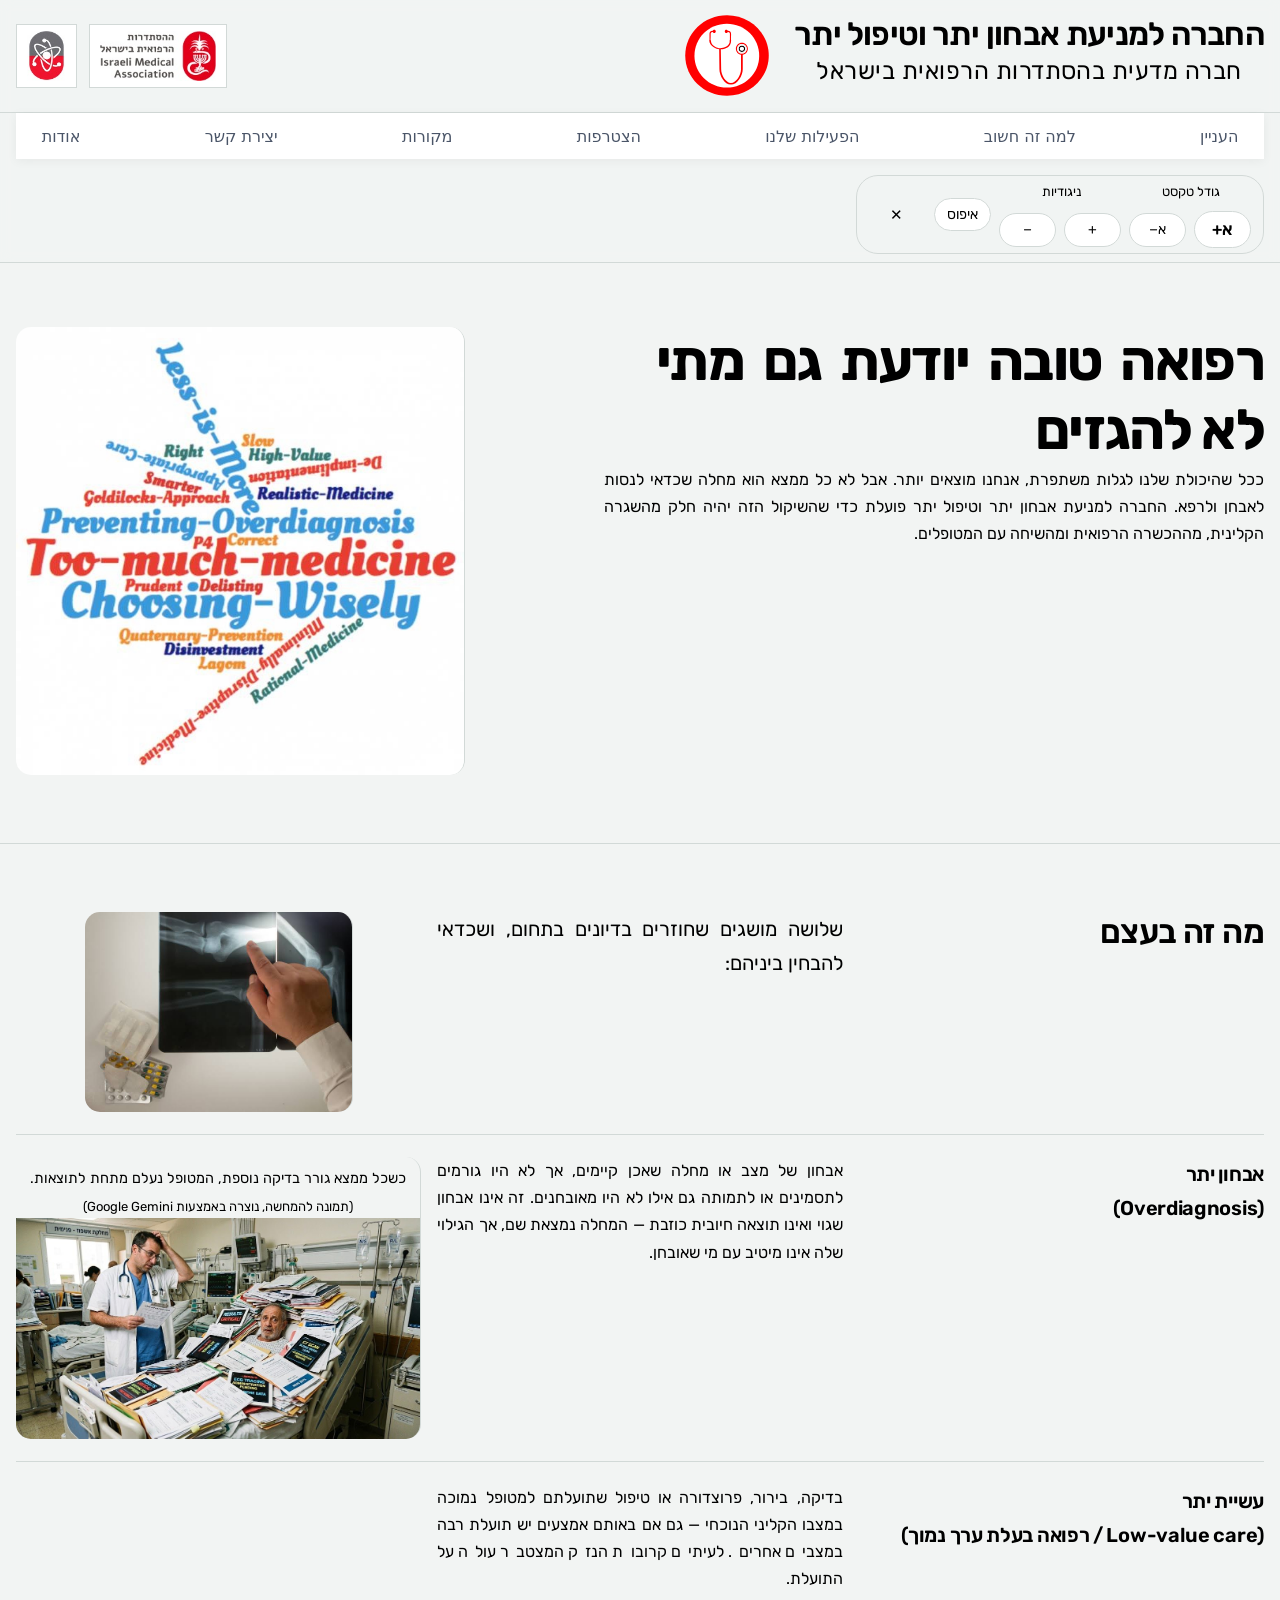
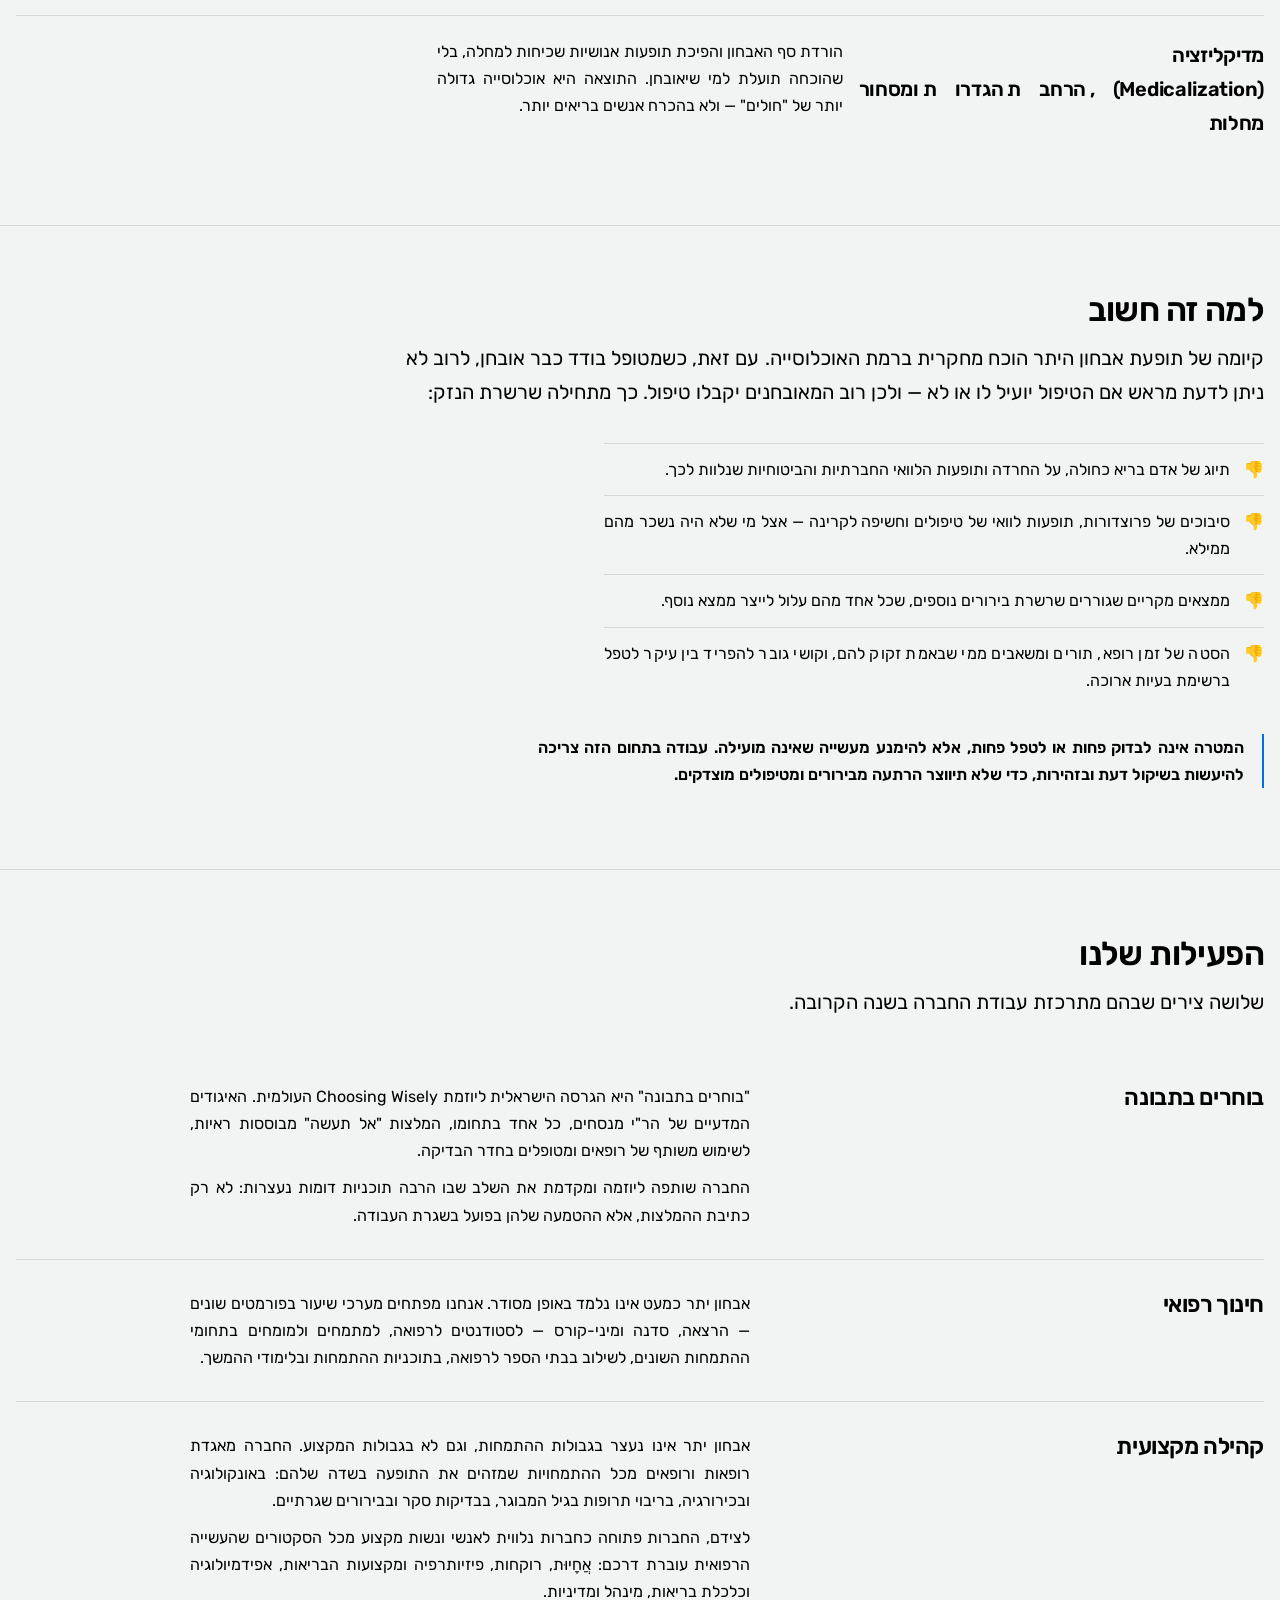
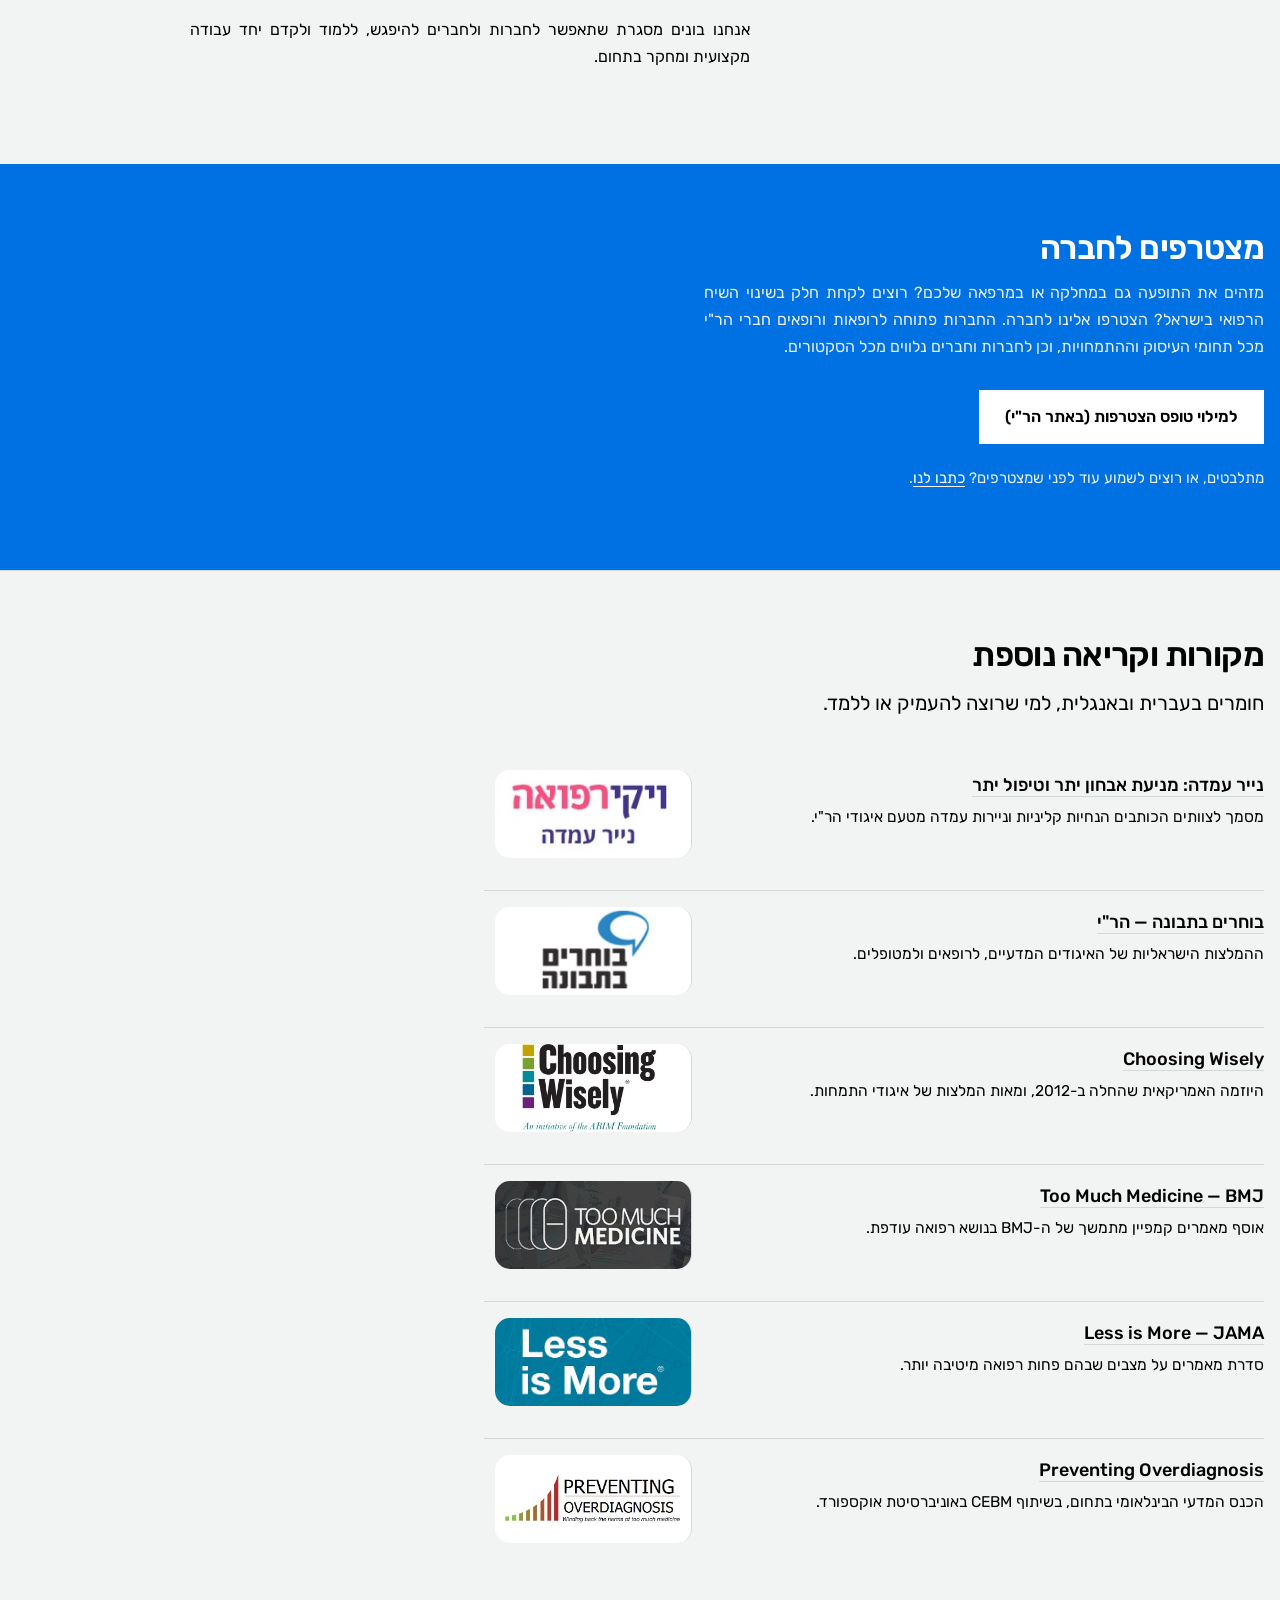
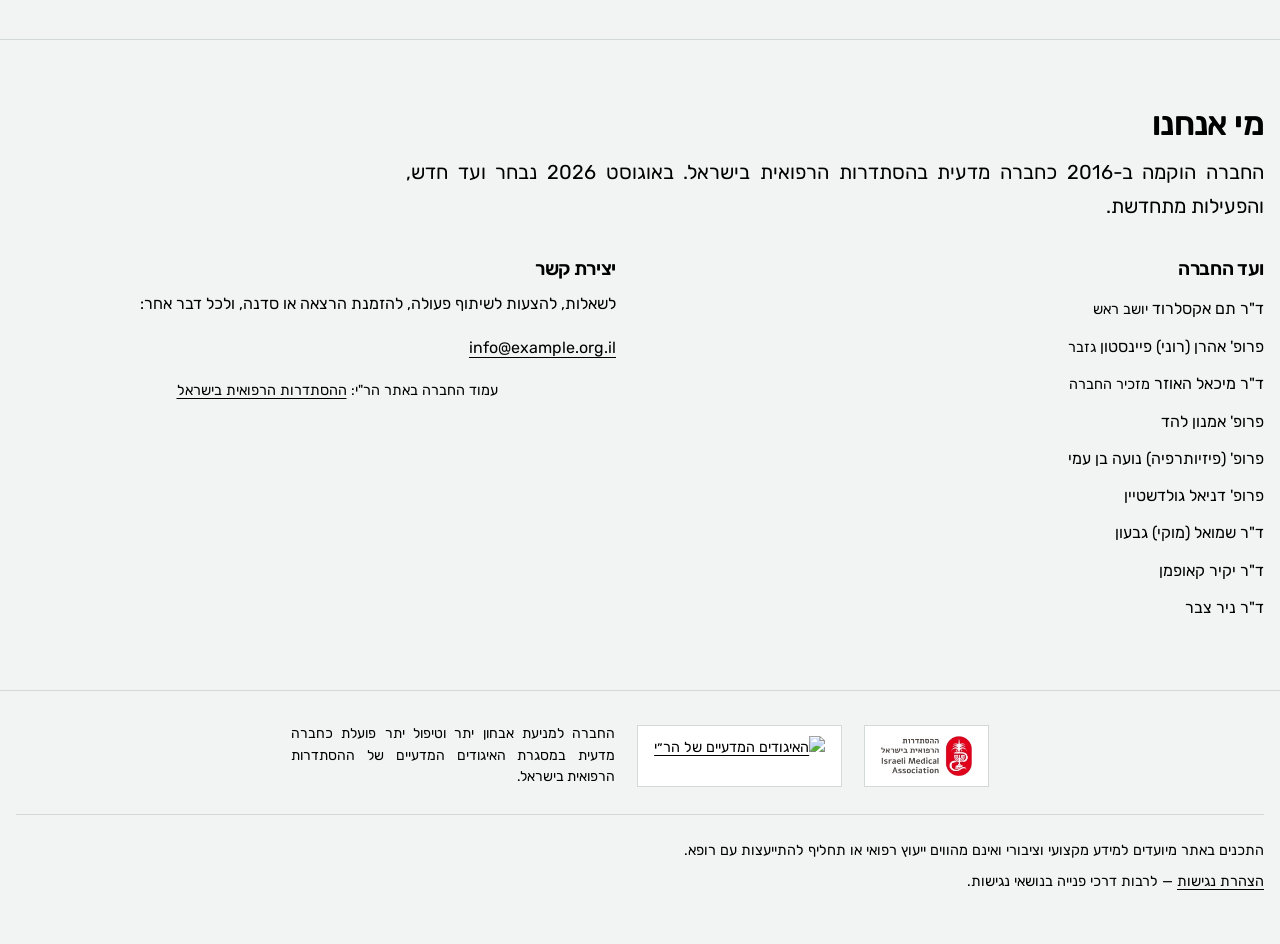
==== commit e5e9113d: "Update index.html img better behaviour" ====
--- a/index.html
+++ b/index.html
@@ -32,6 +32,7 @@
     *::before,
     *::after {
       box-sizing: border-box;
+      justify-content: center;
     }
 
     html {
@@ -49,7 +50,7 @@
       background: var(--paper);
       color: var(--ink);
       font-family: var(--font);
-      font-size: 1.0625rem;
+      font-size: 1rem;
       text-align: justify;
       line-height: 1.7;
       -webkit-font-smoothing: antialiased;
@@ -107,7 +108,6 @@
       /*max-width: 1040px;*/
       margin-inline: auto;
       padding-inline: 1rem;
-
       container-type: inline-size;
       max-width: 80rem;
       /* Adjust based on your preferred maximum spread */
@@ -253,7 +253,7 @@
       flex-grow: 1;
       flex-shrink: 10;
       flex-basis: 80%;
-      background-color: #ffffff;
+      background: var(--surface);
       box-shadow: 0 2px 10px rgba(0, 0, 0, 0.05);
       padding: 0.6rem;
       direction: rtl;
@@ -359,14 +359,20 @@
 
     .plate {
       border-radius: 15px;
+      width: fit-content;
       overflow: hidden;
-      margin-inline: 0.7rem;
-    }
-
+      margin-inline: auto;
+      max-width: 100%;
+    }
+figure.plate {
+  display: flex;
+  flex-direction: column;
+}
     .plate img {
       display: block;
-      width: 100%;
       height: auto;
+      width: auto;
+      max-width: 100%;
     }
 
     .credit {
@@ -446,6 +452,7 @@
       padding-block: 22px;
       border-top: 1px solid var(--rule);
       display: grid;
+      justify-content: center;
       grid-template-columns: 30% 2fr 3fr;
       gap: 1rem;
       grid-auto-flow: row;
@@ -487,7 +494,14 @@
       /* Allows natural scaling */
     }
 
-    /*****/
+    .def figure {
+      justify-self: center;
+      /* Centers the figure block in the grid cell */
+      display: flex;
+      justify-content: center;
+      /* Centers the inner image if it's smaller than the figure */
+    }
+
     .def {
       display: grid;
       /* Default: 1 row with 3 equally stretched columns */
@@ -495,6 +509,7 @@
       gap: 1rem;
       width: 100%;
       align-items: stretch;
+      justify-content: center;
     }
 
     /* Forces the items (and the image inside <figure>) to stretch fully */
@@ -502,12 +517,14 @@
     .def>dd,
     .def>figure {
       margin: 0;
-      /* Clears default browser margins for dd and figure */
       width: 100%;
     }
+    .def>figure {
+      width: fit-content;
+    }
 
     .def img {
-      width: 100%;
+      width: auto;
       height: 100%;
       object-fit: cover;
       /* Prevents the image from stretching out of proportion */
@@ -568,7 +585,7 @@
       padding-inline-start: 18px;
       max-width: var(--measure);
       color: var(--ink);
-      font-size: 1.0938rem;
+      font-size: 1rem;
       font-weight: 600;
     }
 
@@ -580,6 +597,7 @@
       grid-template-columns: minmax(0, 1fr) minmax(0, 1.55fr);
       gap: 10px 40px;
       align-items: start;
+      justify-content: center;
     }
 
     .track:first-of-type {
@@ -697,6 +715,7 @@
       display: grid;
       grid-template-columns: repeat(auto-fit, minmax(250px, 1fr));
       gap: 34px 48px;
+      justify-content: center;
     }
 
     .cols h3 {
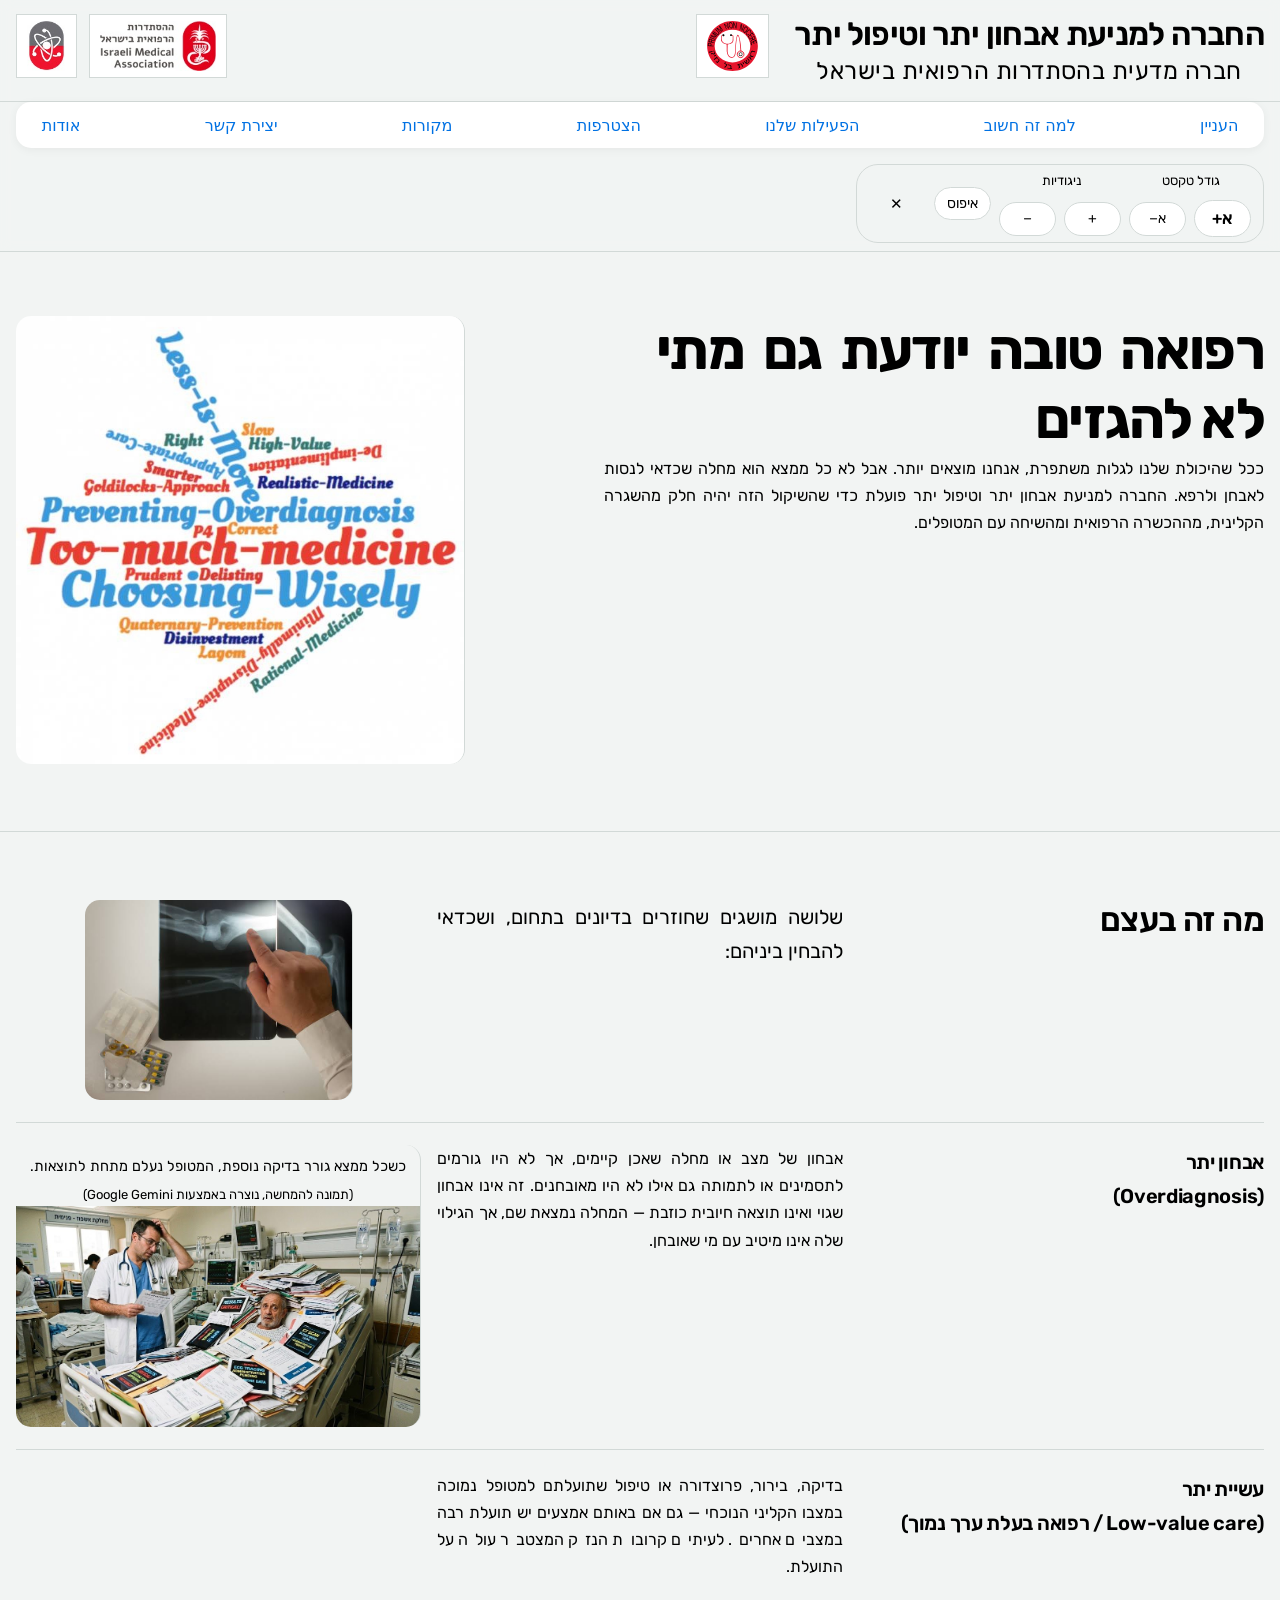
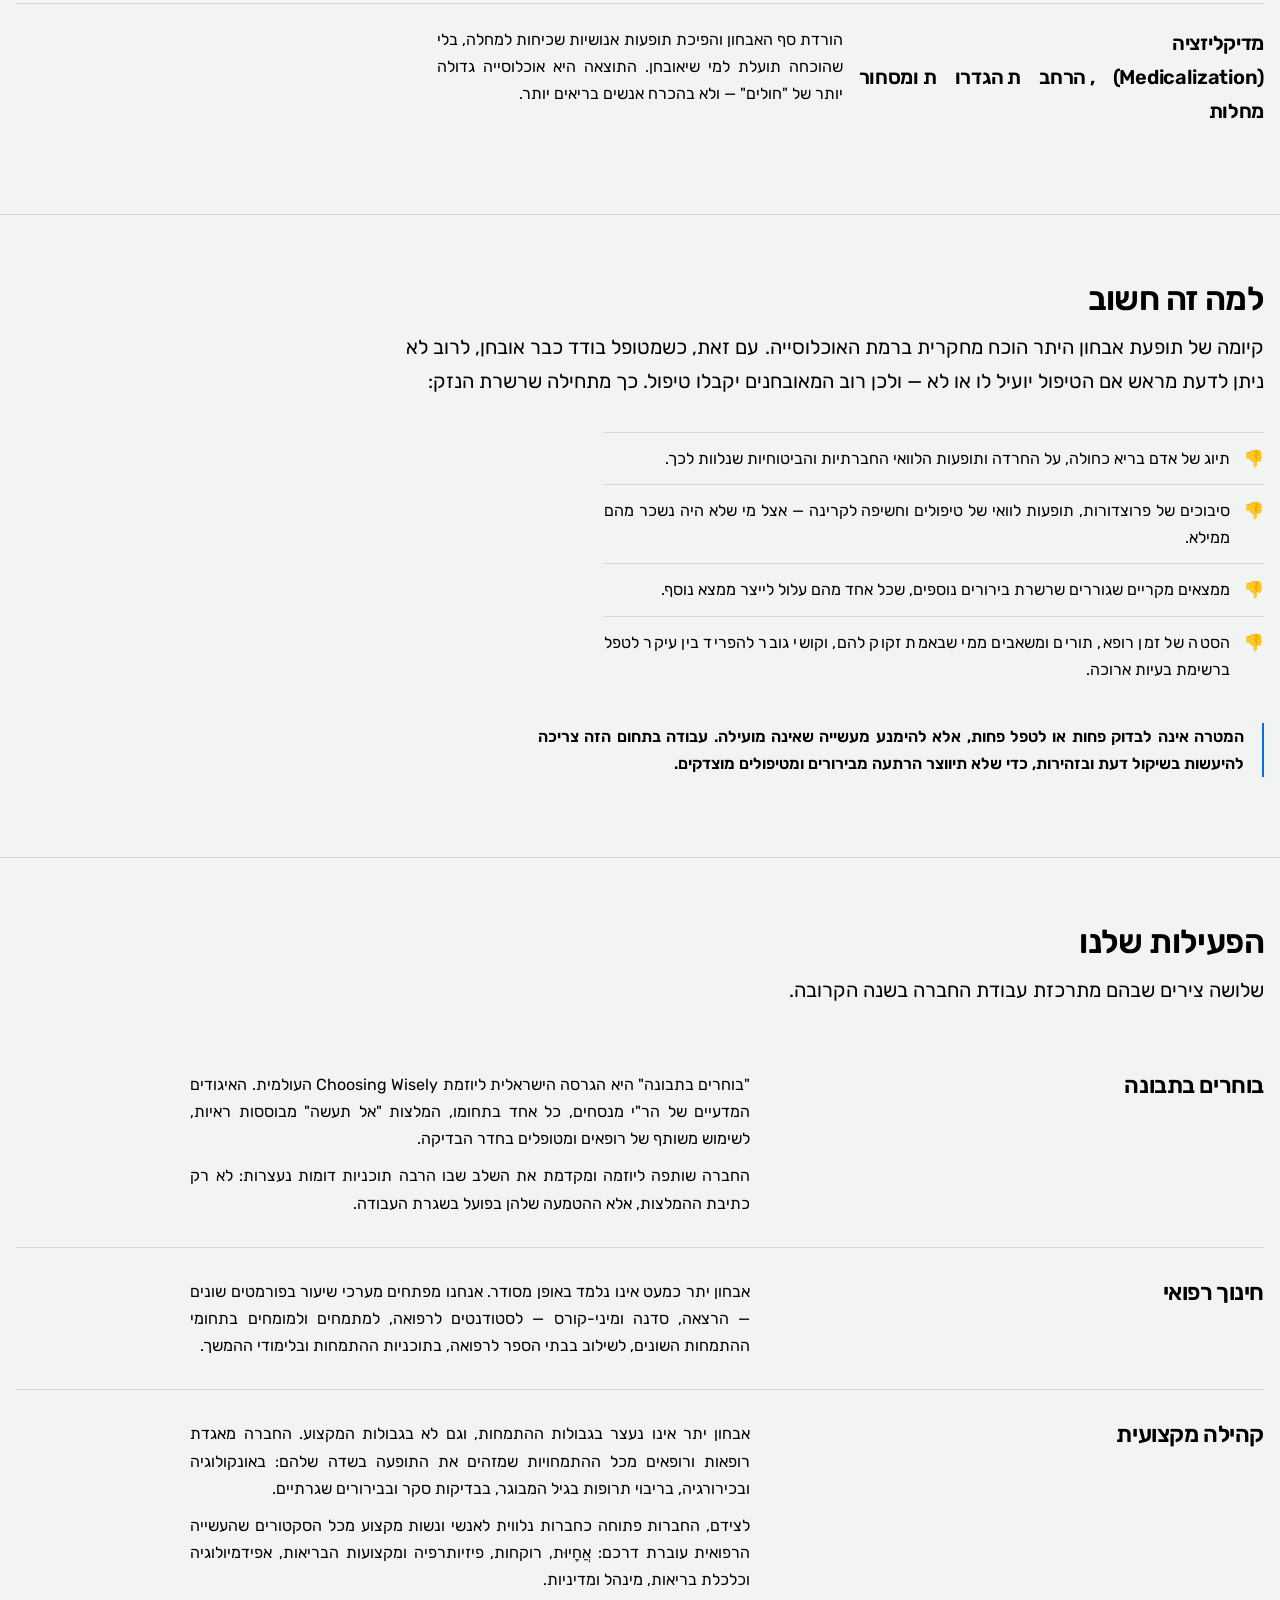
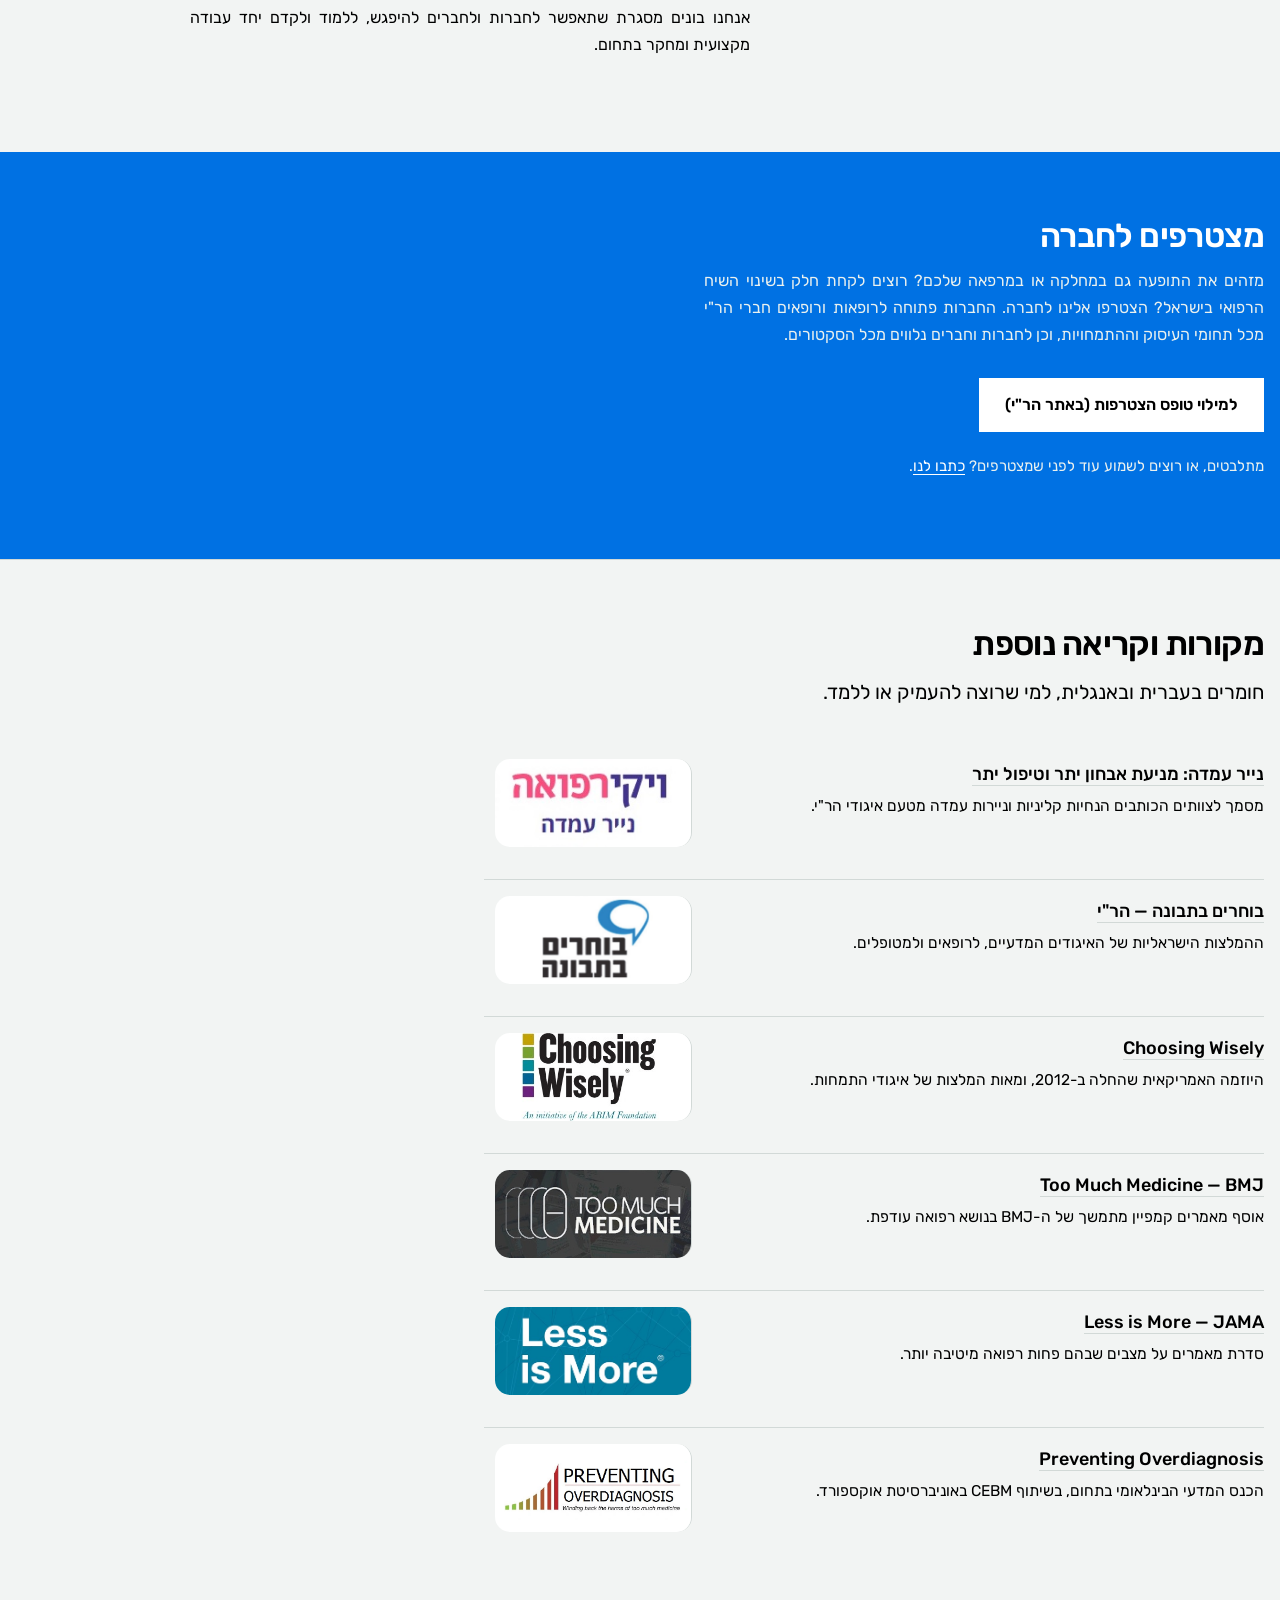
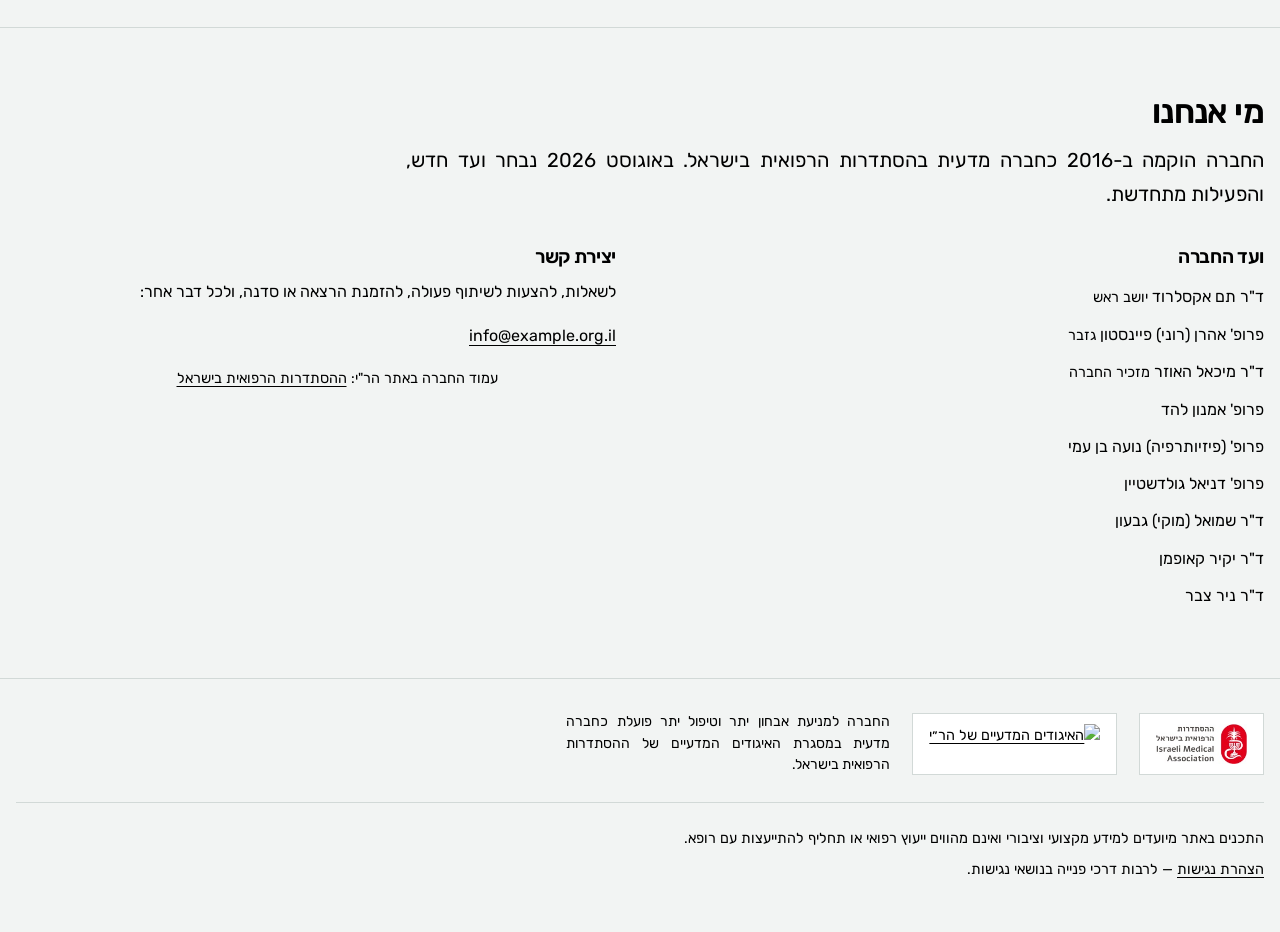
==== commit d29fcced: "Update index.html rounded menu" ====
--- a/index.html
+++ b/index.html
@@ -10,8 +10,7 @@
   <meta property="og:title" content="החברה למניעת אבחון יתר וטיפול יתר">
   <meta property="og:description" content="רפואה טובה יודעת גם מתי לא לבדוק ומתי לא לטפל.">
   <meta property="og:locale" content="he_IL">
-  <link rel="icon" type="image/svg+xml"
-    href="data:image/svg+xml,%3Csvg%20xmlns%3D%22http%3A%2F%2Fwww.w3.org%2F2000%2Fsvg%22%20viewBox%3D%220%200%20100%20100%22%3E%3Ccircle%20cx%3D%2250%22%20cy%3D%2250%22%20r%3D%2240%22%20fill%3D%22none%22%20stroke%3D%22%23C8102E%22%20stroke-width%3D%229%22%2F%3E%3Cg%20fill%3D%22none%22%20stroke%3D%22%23111%22%20stroke-width%3D%226%22%20stroke-linecap%3D%22round%22%3E%3Cpath%20d%3D%22M34%2026%20L32%2031%20C30%2048%2033%2050%2039%2052%22%2F%3E%3Cpath%20d%3D%22M51%2026%20L53%2030%20C55%2048%2050%2055%2039%2052%22%2F%3E%3Cpath%20d%3D%22M43%2055%20C42%2074%2050%2086%2060%2069%22%2F%3E%3Ccircle%20cx%3D%2268%22%20cy%3D%2262%22%20r%3D%227%22%2F%3E%3C%2Fg%3E%3C%2Fsvg%3E">
+  <link rel="icon" type="image/svg+xml" href="overDxTxLogo2.svg">
   <link rel="preconnect" href="https://fonts.googleapis.com">
   <link rel="preconnect" href="https://fonts.gstatic.com" crossorigin>
   <link href="https://fonts.googleapis.com/css2?family=Rubik:wght@300;400;500;600;700&display=swap" rel="stylesheet">
@@ -32,7 +31,6 @@
     *::before,
     *::after {
       box-sizing: border-box;
-      justify-content: center;
     }
 
     html {
@@ -59,10 +57,9 @@
     h1,
     h2,
     h3 {
-      font-family: var(--font);
       font-weight: 600;
       line-height: 1.24;
-      letter-spacing: -0.018em;
+      letter-spacing: -.018em;
       margin: 0;
     }
 
@@ -72,12 +69,11 @@
 
     img {
       object-fit: cover;
-      object-position: center;
     }
 
     a {
       color: var(--ink);
-      text-underline-offset: 0.22em;
+      text-underline-offset: .22em;
       text-decoration-thickness: 1px;
     }
 
@@ -93,7 +89,7 @@
 
     .join :focus-visible {
       outline-color: #fff;
-      box-shadow: 0 0 0 6px rgba(0, 0, 0, 0.5);
+      box-shadow: 0 0 0 6px rgb(0 0 0 / .5);
     }
 
     [id] {
@@ -105,14 +101,10 @@
     }
 
     .wrap {
-      /*max-width: 1040px;*/
       margin-inline: auto;
       padding-inline: 1rem;
       container-type: inline-size;
       max-width: 80rem;
-      /* Adjust based on your preferred maximum spread */
-      margin-inline: auto;
-
     }
 
     .sr-only {
@@ -127,7 +119,6 @@
       border: 0;
     }
 
-    /* Skip link */
     .skip {
       position: absolute;
       inset-inline-start: -9999px;
@@ -142,13 +133,12 @@
       top: 12px;
     }
 
-    /* Header & Navigation */
     header {
       position: sticky;
       text-align: center;
       top: 0;
       z-index: 5;
-      background: rgba(242, 244, 243, 0.93);
+      background: rgb(242 244 243 / .93);
       backdrop-filter: blur(6px);
       border-bottom: 1px solid var(--rule);
     }
@@ -164,9 +154,10 @@
     }
 
     .bar2 {
+      position: relative;
       display: flex;
       flex-wrap: wrap;
-      gap: 0.5rem;
+      gap: .5rem;
       align-items: center;
       justify-content: space-between;
       border-top: 1px solid var(--rule);
@@ -183,9 +174,8 @@
       gap: 12px;
       font-size: 2rem;
       font-weight: 600;
-      letter-spacing: -0.02em;
+      letter-spacing: -.02em;
       line-height: 1.3;
-      /* height: 5rem; */
     }
 
     .glyph {
@@ -199,30 +189,28 @@
       font-size: 1.5rem;
       font-weight: 400;
       color: var(--ink-soft);
-      letter-spacing: 0.02em;
+      letter-spacing: .02em;
     }
 
     .partners {
       display: flex;
       flex-grow: 1;
       align-items: center;
-      /* Replaces invalid 'flex' */
-      gap: 0.75rem;
+      gap: .75rem;
     }
 
     .partners .logo {
-      box-sizing: border-box;
       height: 4rem;
-      /* ~52px total box height */
       display: inline-flex;
       align-items: center;
       background: var(--surface);
       border: 1px solid var(--rule);
-      padding: 0.35rem 0.65rem;
+      padding: .35rem .65rem;
     }
 
     .right-logo {
       margin-left: auto;
+      height: 4rem;
     }
 
     .partners .logo:hover {
@@ -234,11 +222,9 @@
       height: 100%;
       width: auto;
       object-fit: contain;
-      /* Preserves aspect ratio */
     }
 
     @media (max-width: 860px) {
-
       .partners .logo {
         padding: 4px 6px;
       }
@@ -249,41 +235,34 @@
     }
 
     nav {
-      /*max-width: 94%;*/
-      flex-grow: 1;
-      flex-shrink: 10;
-      flex-basis: 80%;
+      flex: 1 10 80%;
       background: var(--surface);
-      box-shadow: 0 2px 10px rgba(0, 0, 0, 0.05);
-      padding: 0.6rem;
+      box-shadow: 0 2px 10px rgb(0 0 0 / .05);
+      padding: .6rem;
       direction: rtl;
-      /* תמיכה מלאה בעברית */
+      border-radius: 15px;
     }
 
     nav ul {
       display: flex;
       flex-wrap: wrap;
       justify-content: space-between;
-      gap: 0.8rem;
+      gap: .4em;
       list-style: none;
       margin: 0;
       padding: 0;
-      font-size: 0.8rem;
+      font-size: .8rem;
     }
 
     nav a {
-      color: var(--ink);
       text-decoration: none;
-      padding-block: 4px;
-      border-bottom: 1px solid transparent;
-      text-decoration: none;
-      color: #4a5568;
+      border-bottom: 1px solid #fff0;
+      color: var(--imablue);
       font-family: system-ui, sans-serif;
       font-size: 1rem;
       font-weight: 500;
       padding: 1rem;
       border-radius: 1rem;
-      /* יוצר מראה של קפסולה */
       transition: all 0.25s ease;
     }
 
@@ -300,45 +279,93 @@
 
     @media (max-width: 932px) {
       nav a {
-        padding-block: 3px;
-        border-bottom: 1px solid transparent;
-        font-size: 0.9rem;
-        font-weight: 500;
-        padding: 0.4rem;
-        border-radius: 0.8rem;
+        font-size: .9rem;
+        padding: .4rem;
+        border-radius: .8rem;
       }
 
       .mark {
-
         gap: 5px;
         font-size: 1.5rem;
-        font-weight: 600;
-        letter-spacing: -0.02em;
         line-height: 1;
-        /* height: 5rem; */
       }
 
       .glyph {
         width: 70px;
         height: 70px;
-        flex: none;
       }
 
       .mark .wordmark span {
         font-size: 1rem;
-
-      }
-    }
-
-    /* Hero */
+      }
+    }
+
+    .menu-toggle {
+      display: none;
+      align-items: center;
+      justify-content: center;
+      width: 40px;
+      height: 40px;
+      padding: 0;
+      background: var(--surface);
+      border: 1px solid var(--rule);
+      border-radius: 50%;
+      cursor: pointer;
+      transition: border-color 0.2s ease, background-color 0.2s ease;
+    }
+
+    .menu-toggle:hover {
+      border-color: var(--ink);
+    }
+
+    .menu-toggle svg {
+      display: block;
+    }
+
+    @media (max-width: 768px) {
+      .menu-toggle {
+        display: inline-flex;
+      }
+
+      nav#mainNav {
+        display: none;
+        position: absolute;
+        top: calc(100% + 1px);
+        inset-inline: 0;
+        width: 100%;
+        background: var(--surface);
+        border-bottom: 1px solid var(--rule);
+        box-shadow: 0 10px 15px -3px rgb(0 0 0 / .1);
+        padding: 1rem;
+        z-index: 100;
+        border-radius: 15px;
+      }
+
+      nav#mainNav.is-open {
+        display: block;
+        width: fit-content;
+      }
+
+      nav#mainNav ul {
+        flex-direction: column;
+        align-items: stretch;
+        gap: .4rem;
+      }
+
+      nav#mainNav a {
+        display: block;
+        padding: .75rem 1rem;
+        text-align: right;
+      }
+    }
+
     .hero {
       padding-block: 64px 52px;
       display: flex;
       flex-direction: column;
       align-content: start;
-      align-items: start;
+      align-items: flex-start;
       justify-content: flex-start;
-      /* דוחף את התוכן למעלה */
     }
 
     .hero-text {
@@ -346,14 +373,13 @@
       display: flex;
       flex-direction: column;
       align-content: start;
-      justify-content: start;
-      /* דוחף את התוכן למעלה */
+      justify-content: flex-start;
     }
 
     .hero h1 {
       font-size: clamp(2rem, 3.4vw, 2.75rem);
       font-weight: 700;
-      letter-spacing: -0.03em;
+      letter-spacing: -.03em;
       max-width: 16ch;
     }
 
@@ -364,10 +390,12 @@
       margin-inline: auto;
       max-width: 100%;
     }
-figure.plate {
-  display: flex;
-  flex-direction: column;
-}
+
+    figure.plate {
+      display: flex;
+      flex-direction: column;
+    }
+
     .plate img {
       display: block;
       height: auto;
@@ -378,13 +406,13 @@
     .credit {
       display: block;
       margin-top: 6px;
-      font-size: 0.8125rem;
+      font-size: .8125rem;
       text-align: center;
     }
 
     .caption {
       margin: 10px 0 0;
-      font-size: 0.9rem;
+      font-size: .9rem;
       color: var(--ink-soft);
       max-width: 62ch;
       line-height: 1.6;
@@ -401,7 +429,6 @@
 
       .hero h1 {
         font-size: clamp(2.0625rem, 5.4vw, 3.5rem);
-        margin-bottom: 0;
       }
 
       .plate {
@@ -413,7 +440,6 @@
     .logo1 {
       padding-block: 64px 52px;
       width: 25%;
-      max-width: 25%;
     }
 
     .logo2 img {
@@ -423,7 +449,6 @@
       margin: 0;
     }
 
-    /* Sections */
     section {
       padding-block: 64px;
       border-top: 1px solid var(--rule);
@@ -438,12 +463,9 @@
       color: var(--ink-soft);
       max-width: var(--measure);
       font-size: clamp(1rem, 2vw, 1.25rem);
-      /* Scales from 16px to 20px */
       margin-bottom: clamp(1.5rem, 4vw, 2.125rem);
-      /* Scales from 24px to 34px */
-    }
-
-    /* Definitions */
+    }
+
     dl {
       margin: 0;
     }
@@ -452,59 +474,6 @@
       padding-block: 22px;
       border-top: 1px solid var(--rule);
       display: grid;
-      justify-content: center;
-      grid-template-columns: 30% 2fr 3fr;
-      gap: 1rem;
-      grid-auto-flow: row;
-      grid-auto-rows: auto;
-    }
-
-    .def:first-of-type {
-      border-top: none;
-      padding-top: 4px;
-    }
-
-    .def dt {
-      font-size: 1.25rem;
-      font-weight: 600;
-      letter-spacing: -0.015em;
-    }
-
-    .def dt em {
-      font-style: normal;
-      font-size: 0.875rem;
-      font-weight: 400;
-      color: var(--ink-soft);
-      margin-inline-start: 10px;
-      letter-spacing: 0.01em;
-    }
-
-    .def dd {
-      margin: 6px 0 0;
-      max-width: var(--measure);
-      color: var(--ink-soft);
-    }
-
-    .def img {
-      max-height: 50vw;
-      /* Limits the maximum height */
-      width: 100%;
-      /* Keeps the correct aspect ratio */
-      height: auto;
-      /* Allows natural scaling */
-    }
-
-    .def figure {
-      justify-self: center;
-      /* Centers the figure block in the grid cell */
-      display: flex;
-      justify-content: center;
-      /* Centers the inner image if it's smaller than the figure */
-    }
-
-    .def {
-      display: grid;
-      /* Default: 1 row with 3 equally stretched columns */
       grid-template-columns: repeat(3, 1fr);
       gap: 1rem;
       width: 100%;
@@ -512,51 +481,71 @@
       justify-content: center;
     }
 
-    /* Forces the items (and the image inside <figure>) to stretch fully */
+    .def:first-of-type {
+      border-top: none;
+      padding-top: 4px;
+    }
+
+    .def dt {
+      font-size: 1.25rem;
+      font-weight: 600;
+      letter-spacing: -.015em;
+    }
+
+    .def dt em {
+      font-style: normal;
+      font-size: .875rem;
+      font-weight: 400;
+      color: var(--ink-soft);
+      margin-inline-start: 10px;
+      letter-spacing: .01em;
+    }
+
+    .def dd {
+      max-width: var(--measure);
+      color: var(--ink-soft);
+    }
+
     .def>dt,
-    .def>dd,
+    .def>dd {
+      margin: 0;
+      width: 100%;
+    }
+
     .def>figure {
       margin: 0;
-      width: 100%;
-    }
-    .def>figure {
       width: fit-content;
+      justify-self: center;
+      display: flex;
+      justify-content: center;
     }
 
     .def img {
+      max-height: 50vw;
       width: auto;
       height: 100%;
-      object-fit: cover;
-      /* Prevents the image from stretching out of proportion */
-    }
-
-    /* Breakpoint 1: Below 38rem -> 2 rows (Title/Subtitle on top, Image wide below) */
+    }
+
     @container (max-width: 45em) {
       .def {
         grid-template-columns: repeat(2, 1fr);
       }
 
-      /* Selects the 3rd item (figure) and stretches it across both columns */
       .def> :nth-child(3) {
         grid-column: span 2;
       }
     }
 
-    /* Breakpoint 2: Below 19rem -> 3 stacked rows */
     @container (max-width: 25em) {
       .def {
         grid-template-columns: 1fr;
       }
 
-      /* Resets the 3rd item to a single column width for the 1-column layout*/
       .def> :nth-child(3) {
         grid-column: span 1;
       }
     }
 
-    /*****/
-
-    /* Harms */
     .harms {
       list-style: none;
       margin: 0 0 28px;
@@ -589,7 +578,6 @@
       font-weight: 600;
     }
 
-    /* Tracks */
     .track {
       padding-block: 30px;
       border-top: 1px solid var(--rule);
@@ -620,11 +608,8 @@
 
     .track img {
       max-height: 20vw;
-      /* Limits the maximum height */
       width: 100%;
-      /* Keeps the correct aspect ratio */
       height: auto;
-      /* Allows natural scaling */
     }
 
     @media (max-width: 720px) {
@@ -634,7 +619,6 @@
       }
     }
 
-    /* Join */
     .join {
       background: var(--imablue);
       color: #EAF1EF;
@@ -646,7 +630,6 @@
     }
 
     .join p {
-      color: #EAF1EF;
       max-width: 56ch;
     }
 
@@ -666,8 +649,7 @@
     }
 
     .join .small {
-      font-size: 0.9375rem;
-      color: #EAF1EF;
+      font-size: .9375rem;
       margin-top: 22px;
     }
 
@@ -675,7 +657,6 @@
       color: #fff;
     }
 
-    /* Resources */
     .res {
       list-style: none;
       margin: 0;
@@ -705,12 +686,11 @@
 
     .res span {
       display: block;
-      font-size: 0.9688rem;
+      font-size: .9688rem;
       color: var(--ink-soft);
       margin-top: 3px;
     }
 
-    /* Board & Contacts */
     .cols {
       display: grid;
       grid-template-columns: repeat(auto-fit, minmax(250px, 1fr));
@@ -736,14 +716,13 @@
 
     .people .role {
       color: var(--ink-soft);
-      font-size: 0.9rem;
-    }
-
-    /* Footer */
+      font-size: .9rem;
+    }
+
     footer {
       border-top: 1px solid var(--rule);
       padding-block: 32px 44px;
-      font-size: 0.9rem;
+      font-size: .9rem;
       color: var(--ink-soft);
     }
 
@@ -782,11 +761,10 @@
     .affil p {
       max-width: 36ch;
       margin: 0;
-      font-size: 0.875rem;
+      font-size: .875rem;
       line-height: 1.55;
     }
 
-    /* Accessibility Toolbar */
     .accesswrap {
       display: flex;
       align-items: center;
@@ -805,14 +783,11 @@
       display: grid;
       grid-template-columns: repeat(6, 1fr);
       direction: rtl;
-      /* Maintains right-to-left flow for Hebrew */
-      /* The periods (.) represent the empty cells from your Excel sheet */
       grid-template-areas:
         "lbl-txt  lbl-txt lbl-con lbl-con btn-reset btn-close"
-        "btn-f-up btn-f-dn btn-c-up btn-c-dn  btn-reset btn-close";
-    }
-
-    /* Assigning each HTML element to its designated grid slot */
+        "btn-f-up btn-f-dn btn-c-up btn-c-dn btn-reset btn-close";
+    }
+
     #access-text {
       grid-area: lbl-txt;
     }
@@ -847,7 +822,7 @@
 
     .accessbar button {
       font-family: inherit;
-      font-size: 0.875rem;
+      font-size: .875rem;
       line-height: 1.1;
       background: var(--surface);
       color: var(--ink);
@@ -865,12 +840,12 @@
       border: none;
       background: none;
       padding: 7px 6px;
-      font-size: 0.9375rem;
+      font-size: .9375rem;
       margin-inline-start: 2px;
     }
 
     .accessbar .lbl {
-      font-size: 0.8125rem;
+      font-size: .8125rem;
       margin-inline-end: 2px;
       text-align: center;
     }
@@ -904,7 +879,6 @@
       height: 22px;
     }
 
-    /* High Contrast Modes */
     html[data-contrast="1"] {
       --paper: #FFFFFF;
       --surface: #FFFFFF;
@@ -916,7 +890,7 @@
     }
 
     html[data-contrast="1"] header {
-      background: #FFFFFF;
+      background: #FFF;
     }
 
     html[data-contrast="2"] {
@@ -930,7 +904,7 @@
     }
 
     html[data-contrast="2"] header {
-      background: #000000;
+      background: #000;
     }
 
     html[data-contrast="2"] a {
@@ -938,20 +912,20 @@
     }
 
     html[data-contrast="2"] .glyph g {
-      stroke: #FFFFFF;
+      stroke: #FFF;
     }
 
     html[data-contrast="2"] .join {
-      border-top: 1px solid #FFFFFF;
+      border-top: 1px solid #FFF;
     }
 
     html[data-contrast="2"] .join :is(h2, p, .small, .small a) {
-      color: #FFFFFF;
+      color: #FFF;
     }
 
     html[data-contrast="2"] .join a.cta {
       background: #FFD400;
-      color: #000000;
+      color: #000;
     }
 
     html[data-contrast="2"] .note {
@@ -960,7 +934,7 @@
 
     html[data-contrast="2"] :focus-visible {
       outline-color: #FFD400;
-      box-shadow: 0 0 0 6px #000000;
+      box-shadow: 0 0 0 6px #000;
     }
   </style>
 </head>
@@ -974,25 +948,8 @@
         <span class="wordmark">החברה למניעת אבחון יתר וטיפול יתר<span>חברה מדעית בהסתדרות הרפואית בישראל</span></span>
       </div>
       <div class="partners">
-        <svg class="glyph right-logo" xmlns="http://www.w3.org/2000/svg" xmlns:xlink="http://www.w3.org/1999/xlink"
-          viewBox="0 0 720 720" width="100%" height="100%" overflow="hidden">
-          <g>
-            <rect x="0" y="0" fill="#FFF"></rect>
-            <path d="M2 355C2 164 162 10 360 10 558 10 718 164 718 355 718 546 558 700 360 700 162 700 2 546 2 355Z"
-              fill="#F00" fill-rule="evenodd"></path>
-            <path d="M81 357C81 205 205 83 359 83 512 83 636 205 636 357 636 508 512 630 359 630 205 630 81 508 81 357Z"
-              fill="#FFF" fill-rule="evenodd"></path>
-            <path
-              d="M539 298C539 269 516 246 488 246 459 246 436 269 436 298 436 323 455 345 480 349L480 473C480 519 441 591 394 591 347 591 310 519 310 473L307 303C352 301 395 279 395 229 395 227 396 220 394 219L395 169C395 155 383 144 369 144L366 144 366 143C364 139 361 136 357 136L354 136C346 136 341 142 341 149 341 156 346 162 354 162L357 162C361 162 364 159 366 156L366 154 369 154C378 154 385 161 385 169 385 186 385 203 385 220 383 221 383 226 383 228 389 276 329 294 302 294 275 294 222 271 222 227 222 225 221 223 219 222 220 204 220 187 220 169 220 161 227 154 235 154L239 154 239 156C240 159 244 162 248 162L251 162C258 162 264 156 264 149 264 142 258 136 251 136L248 136C244 136 240 139 239 143L239 144 235 144C221 144 210 155 210 169 210 186 210 203 210 220 208 222 208 226 208 228 208 277 274 303 293 303 294 359 294 416 295 473 295 528 338 605 394 605 449 605 495 528 495 473L495 349C520 345 539 323 539 298ZM490 339C488 338 487 338 485 339 462 338 445 318 446 295 448 273 467 255 490 257 513 258 530 277 529 300 527 321 511 338 490 339Z"
-              fill="#F00" fill-rule="evenodd"></path>
-            <path
-              d="M488 270C472 270 459 283 459 298 459 313 472 326 488 326 503 326 516 313 516 298 516 283 503 270 488 270ZM488 316C477 316 469 308 469 298 469 288 477 280 488 280 498 280 506 288 506 298 506 308 498 316 488 316Z"
-              fill-rule="evenodd"></path>
-            <path
-              d="M453 298C453 279 468 264 488 264 507 264 523 279 523 298 523 317 507 333 488 333 468 333 453 317 453 298Z"
-              stroke="#F2F2F2" stroke-width="13" stroke-miterlimit="8" fill="none" fill-rule="evenodd"></path>
-          </g>
-        </svg>
+        <img class="glyph logo right-logo" src="overDxTxLogo2.svg"
+          alt="לוגו החברה למניעת אבחון יתר וטיפול יתר, כעין שלט אזהרה עגול עם הכיתוב PRIMUM NON NOCERE ראשית בל נזיק. ובמרכזו סטטוסקופ">
         <a class="logo" href="https://www.ima.org.il/" target="_blank" rel="noopener noreferrer"><img
             src="footer-hri-logo.jpg" alt="ההסתדרות הרפואית בישראל"><span class="sr-only"> (נפתח בחלון חדש)</span></a>
         <a class="logo" href="https://associations.ima.org.il/" target="_blank" rel="noopener noreferrer"><img
@@ -1001,7 +958,22 @@
       </div>
     </div>
     <div class="wrap bar2">
-      <nav aria-label="ניווט ראשי">
+      <!-- Mobile Menu Button -->
+      <button type="button" id="menuToggle" class="menu-toggle" aria-expanded="false" aria-controls="mainNav"
+        aria-label="פתיחת תפריט ניווט">
+        <svg class="icon-burger" viewBox="0 0 24 24" aria-hidden="true" width="22" height="22" fill="none"
+          stroke="var(--imablue)" stroke-width="2" stroke-linecap="round">
+          <line x1="4" y1="6" x2="20" y2="6"></line>
+          <line x1="4" y1="12" x2="20" y2="12"></line>
+          <line x1="4" y1="18" x2="20" y2="18"></line>
+        </svg>
+        <svg class="icon-close" viewBox="0 0 24 24" aria-hidden="true" width="22" height="22" fill="none"
+          stroke="var(--imablue)" stroke-width="2" stroke-linecap="round" hidden>
+          <line x1="18" y1="6" x2="6" y2="18"></line>
+          <line x1="6" y1="6" x2="18" y2="18"></line>
+        </svg>
+      </button>
+      <nav id="mainNav" aria-label="ניווט ראשי">
         <ul>
           <li><a href="#what">העניין</a></li>
           <li><a href="#why">למה זה חשוב</a></li>
@@ -1355,6 +1327,56 @@
       addEventListener('scroll', function () { if (!ticking) { ticking = true; requestAnimationFrame(update); } }, { passive: true });
       addEventListener('resize', update); update();
     })();
+
+    // Mobile menu toggle
+    document.addEventListener('DOMContentLoaded', () => {
+      const menuToggle = document.getElementById('menuToggle');
+      const mainNav = document.getElementById('mainNav');
+      const iconBurger = menuToggle.querySelector('.icon-burger');
+      const iconClose = menuToggle.querySelector('.icon-close');
+      const navLinks = mainNav.querySelectorAll('a');
+
+      function toggleMenu(open) {
+        const shouldOpen = open !== undefined ? open : !mainNav.classList.contains('is-open');
+
+        mainNav.classList.toggle('is-open', shouldOpen);
+        menuToggle.setAttribute('aria-expanded', String(shouldOpen));
+        menuToggle.setAttribute('aria-label', shouldOpen ? 'סגירת תפריט ניווט' : 'פתיחת תפריט ניווט');
+
+        iconBurger.toggleAttribute('hidden', shouldOpen);
+        iconClose.toggleAttribute('hidden', !shouldOpen);
+      }
+
+      menuToggle.addEventListener('click', () => toggleMenu());
+
+      // Close menu when a navigation item is selected (standard for single-page hash anchors)
+      navLinks.forEach(link => {
+        link.addEventListener('click', () => {
+          if (window.innerWidth <= 768) {
+            toggleMenu(false);
+          }
+        });
+      });
+
+      // Close with Esc key for keyboard accessibility
+      document.addEventListener('keydown', (e) => {
+        if (e.key === 'Escape' && mainNav.classList.contains('is-open')) {
+          toggleMenu(false);
+          menuToggle.focus();
+        }
+      });
+
+      // Close if clicking outside the menu dropdown
+      document.addEventListener('click', (e) => {
+        if (
+          mainNav.classList.contains('is-open') &&
+          !mainNav.contains(e.target) &&
+          !menuToggle.contains(e.target)
+        ) {
+          toggleMenu(false);
+        }
+      });
+    });
   </script>
 </body>
 
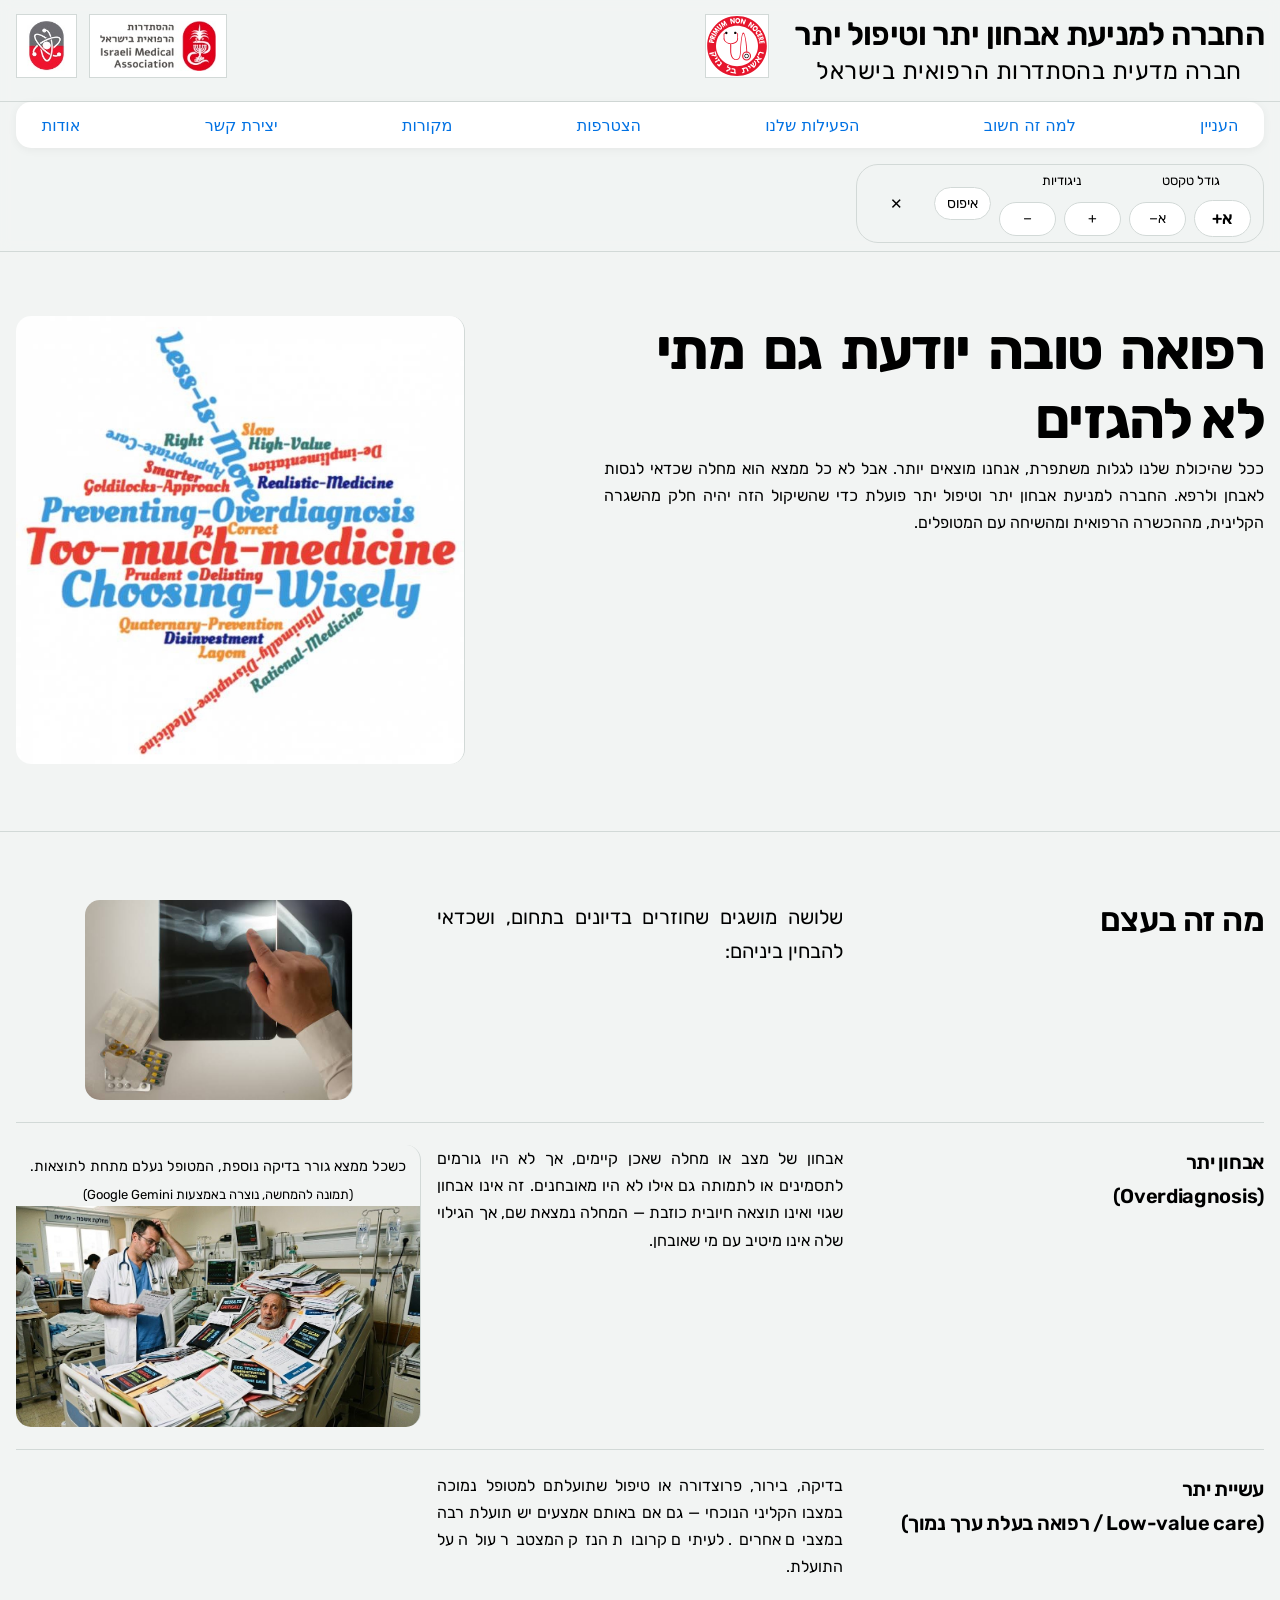
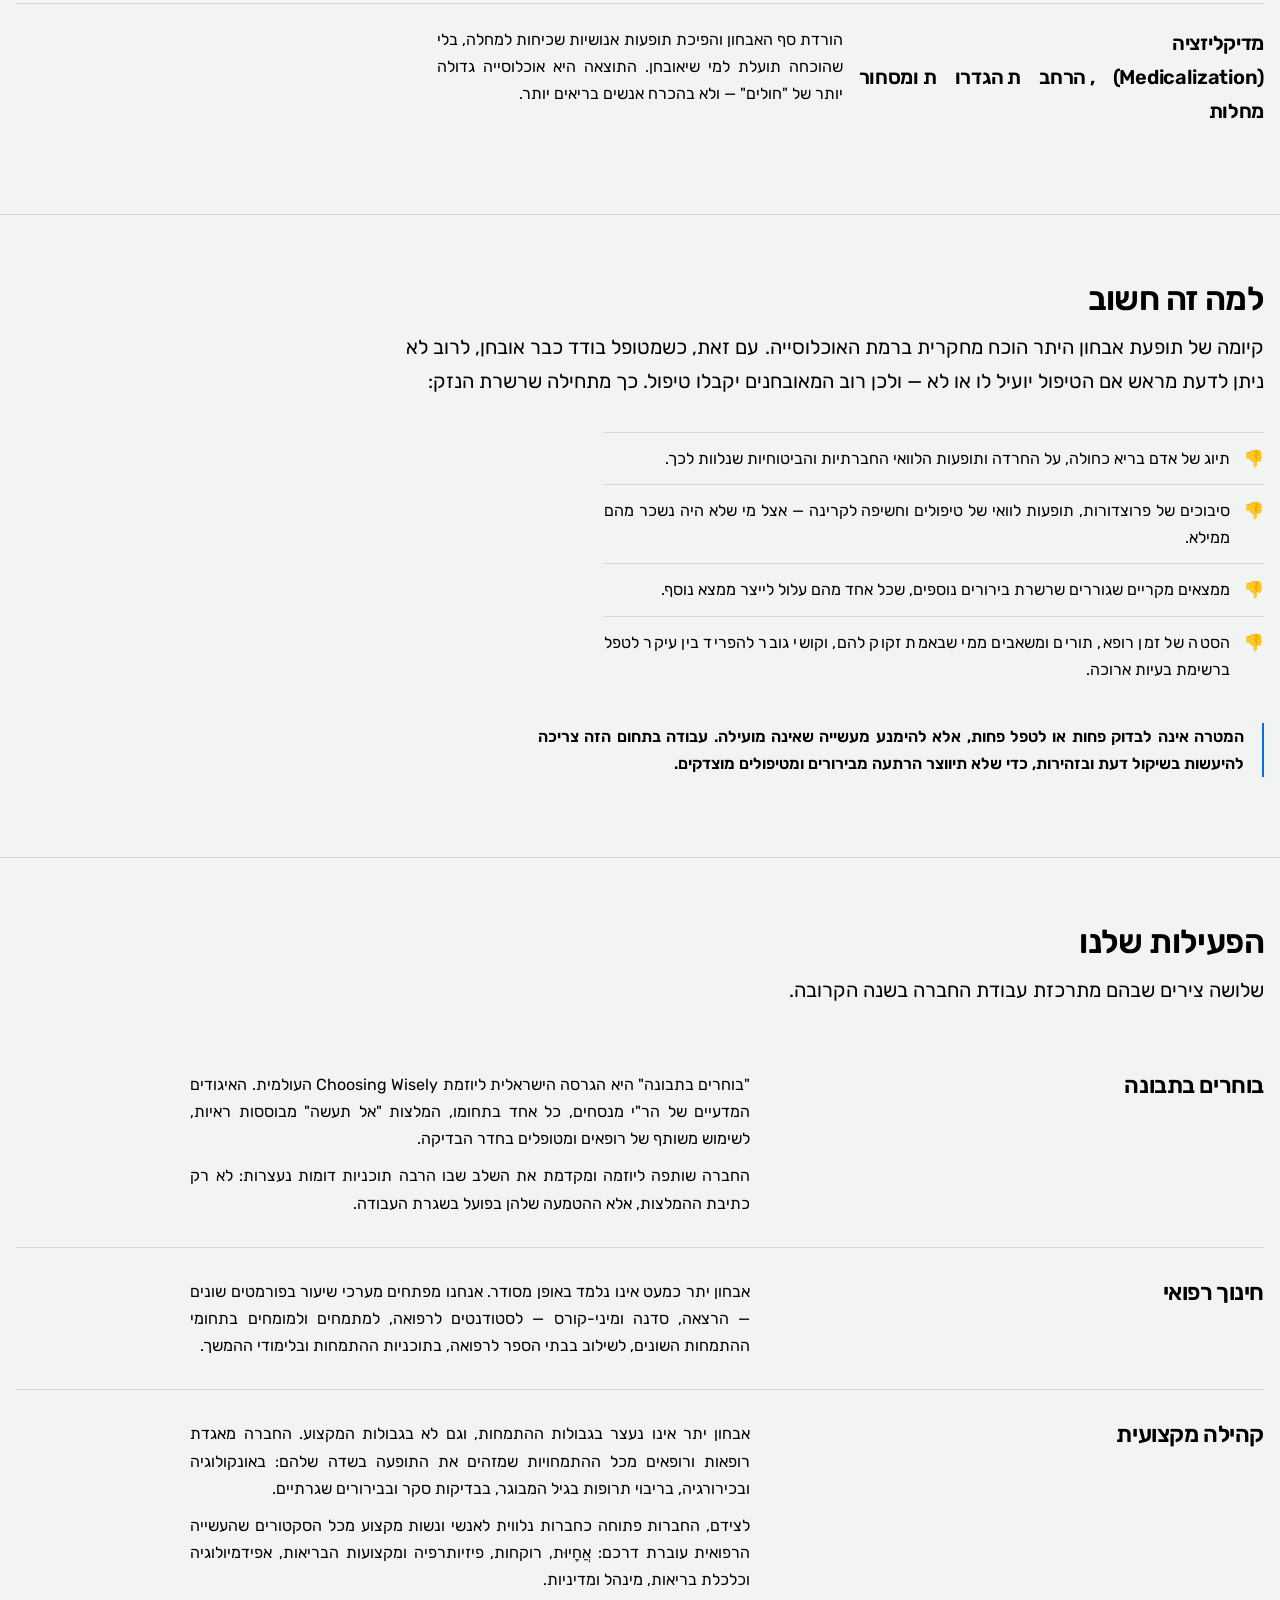
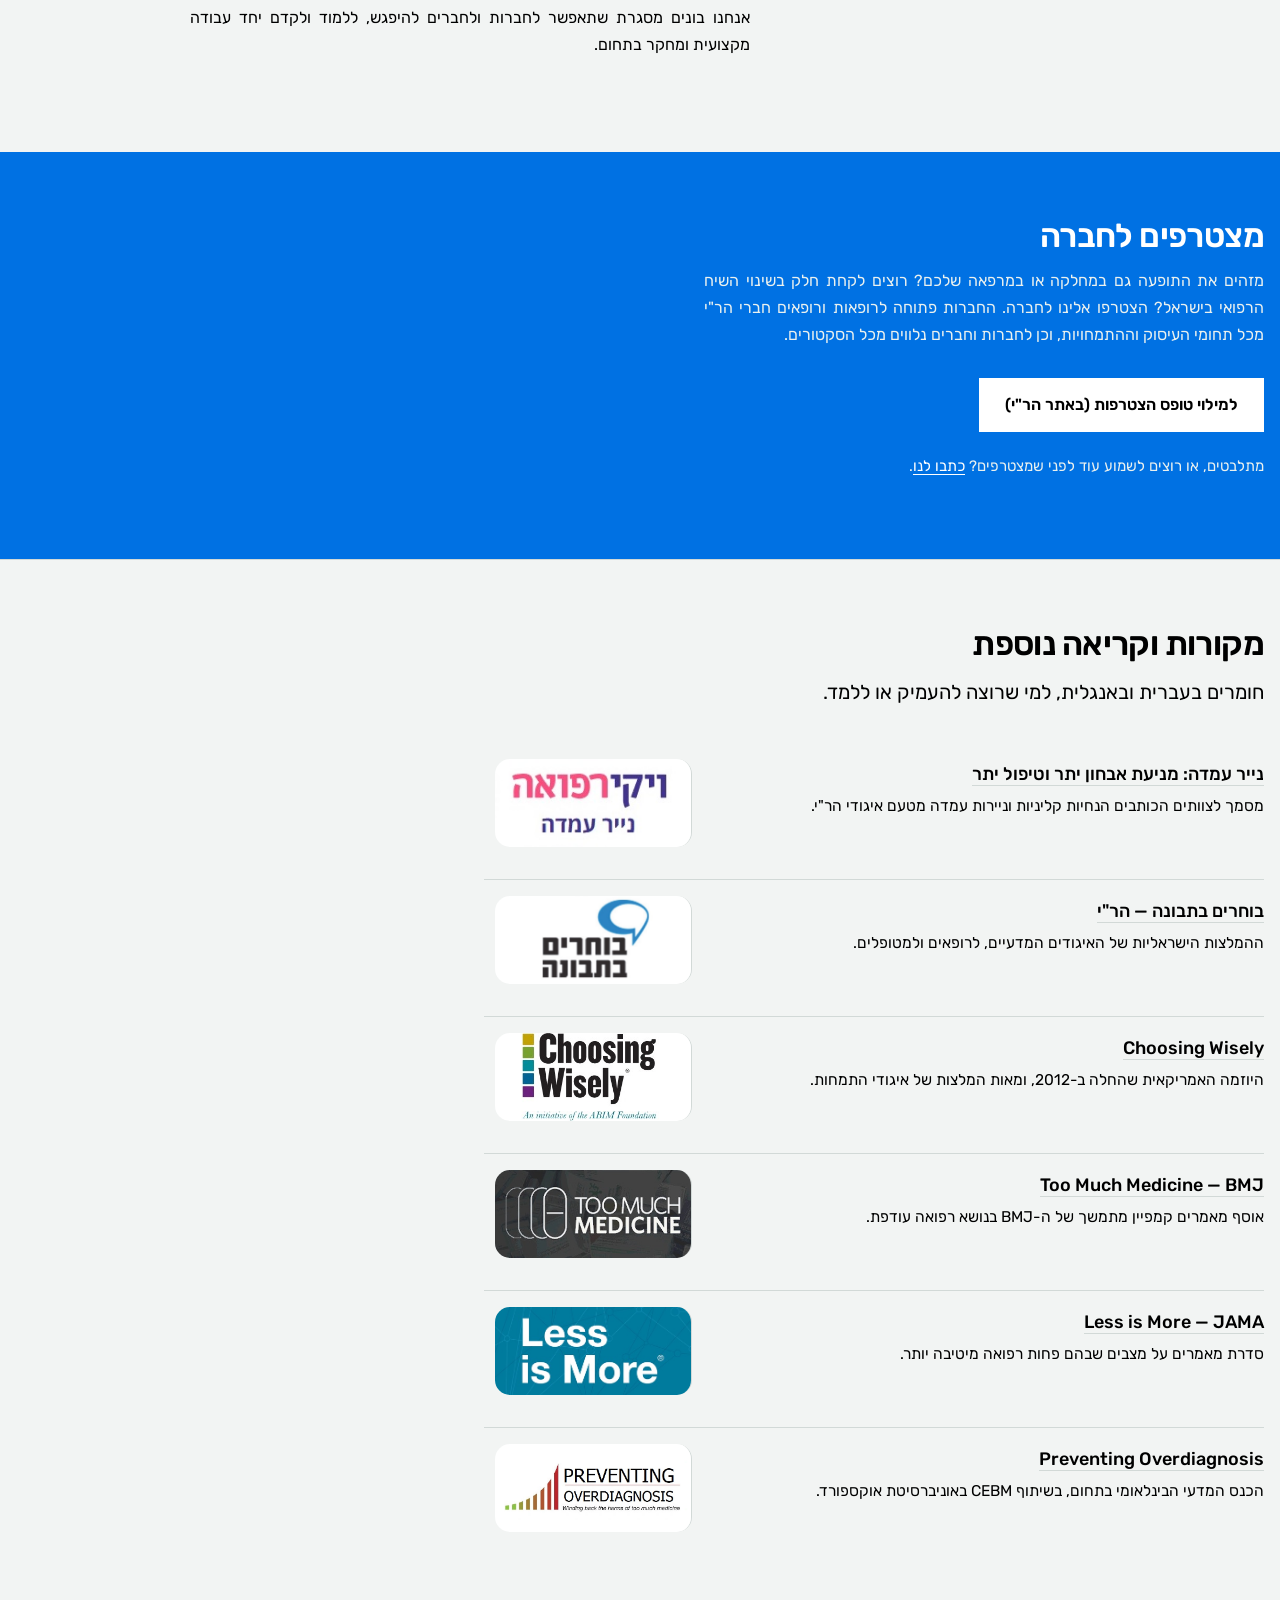
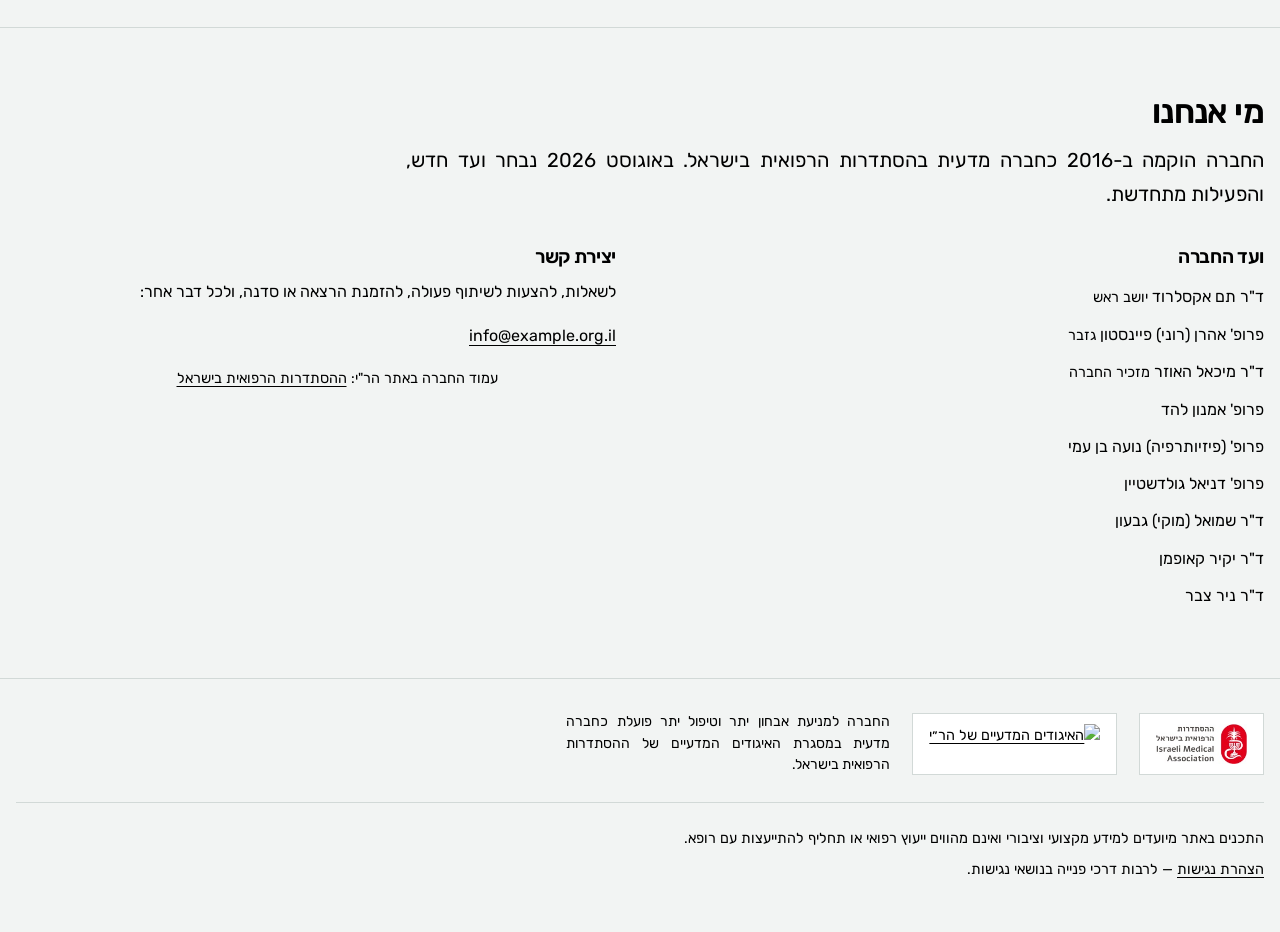
==== commit f18f47de: "Update index.html .right-logo {padding:1px !important;}" ====
--- a/index.html
+++ b/index.html
@@ -211,6 +211,7 @@
     .right-logo {
       margin-left: auto;
       height: 4rem;
+      padding:1px !important;
     }
 
     .partners .logo:hover {
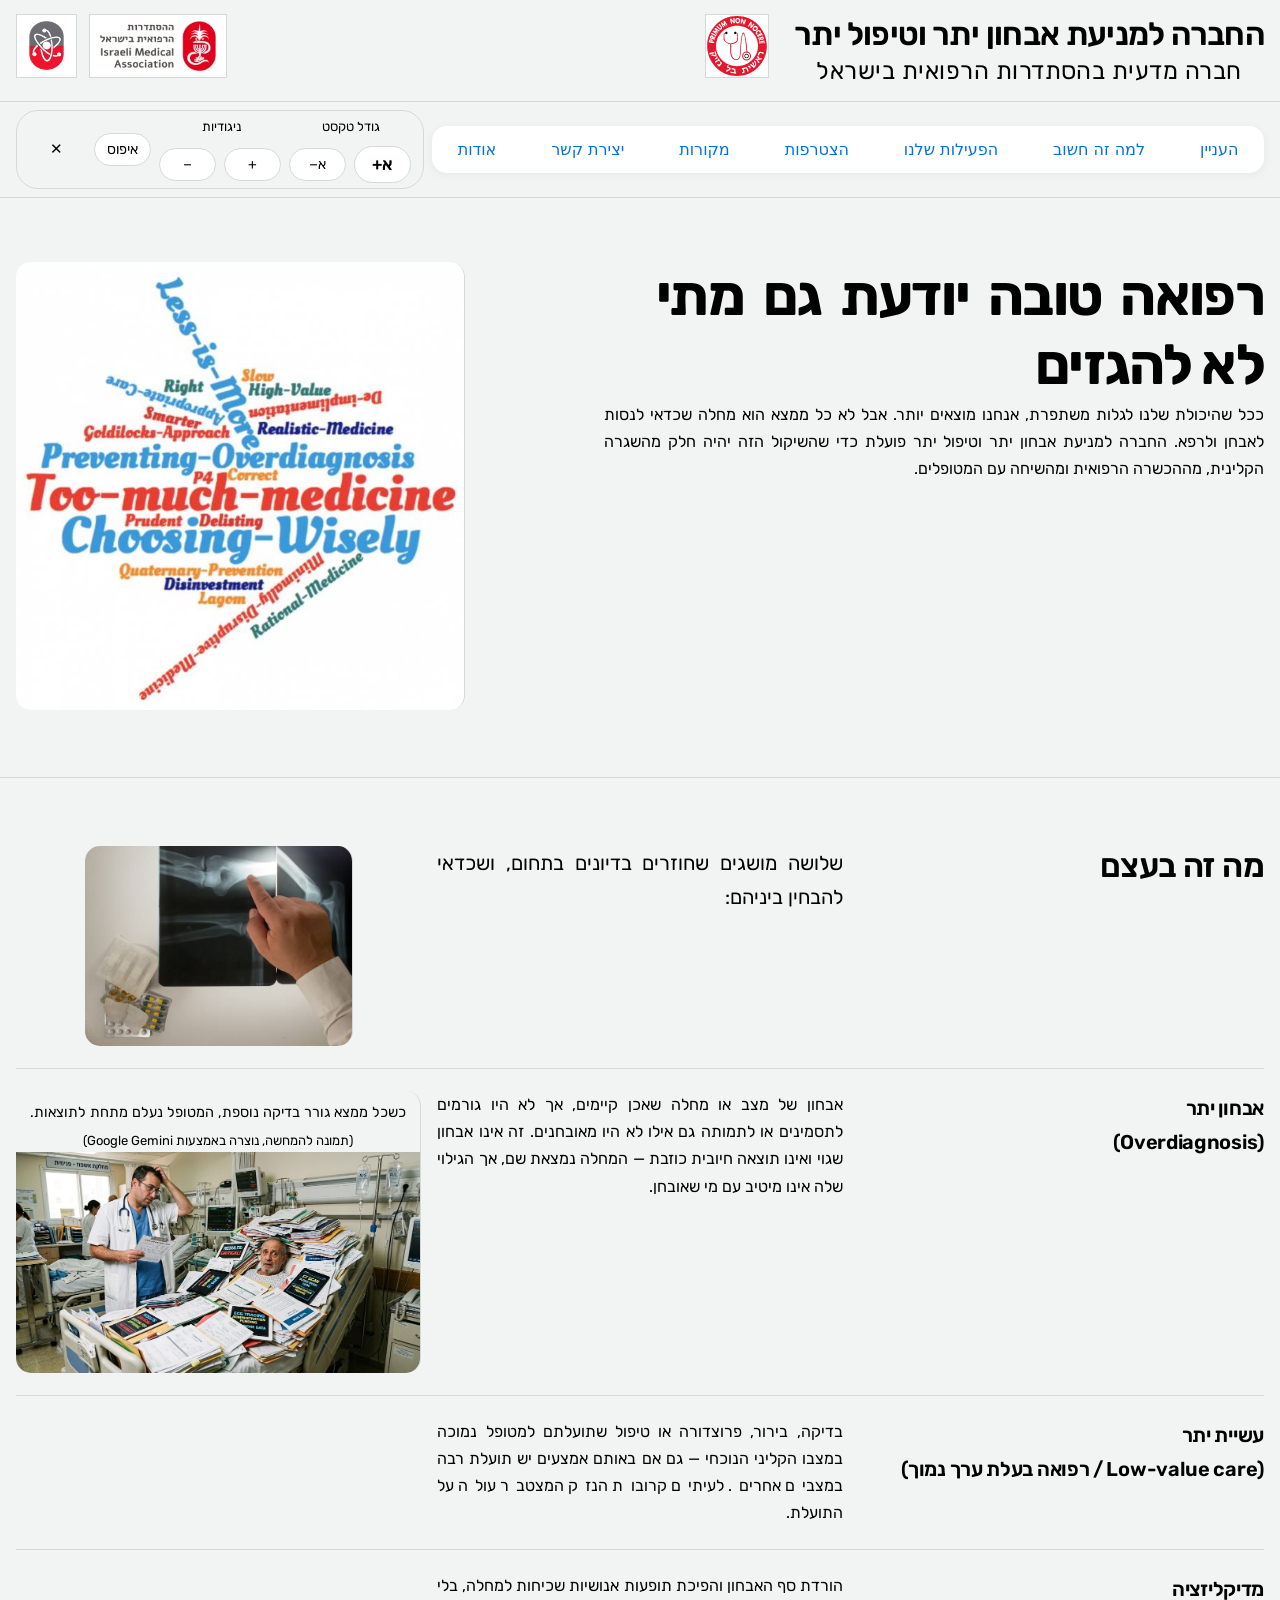
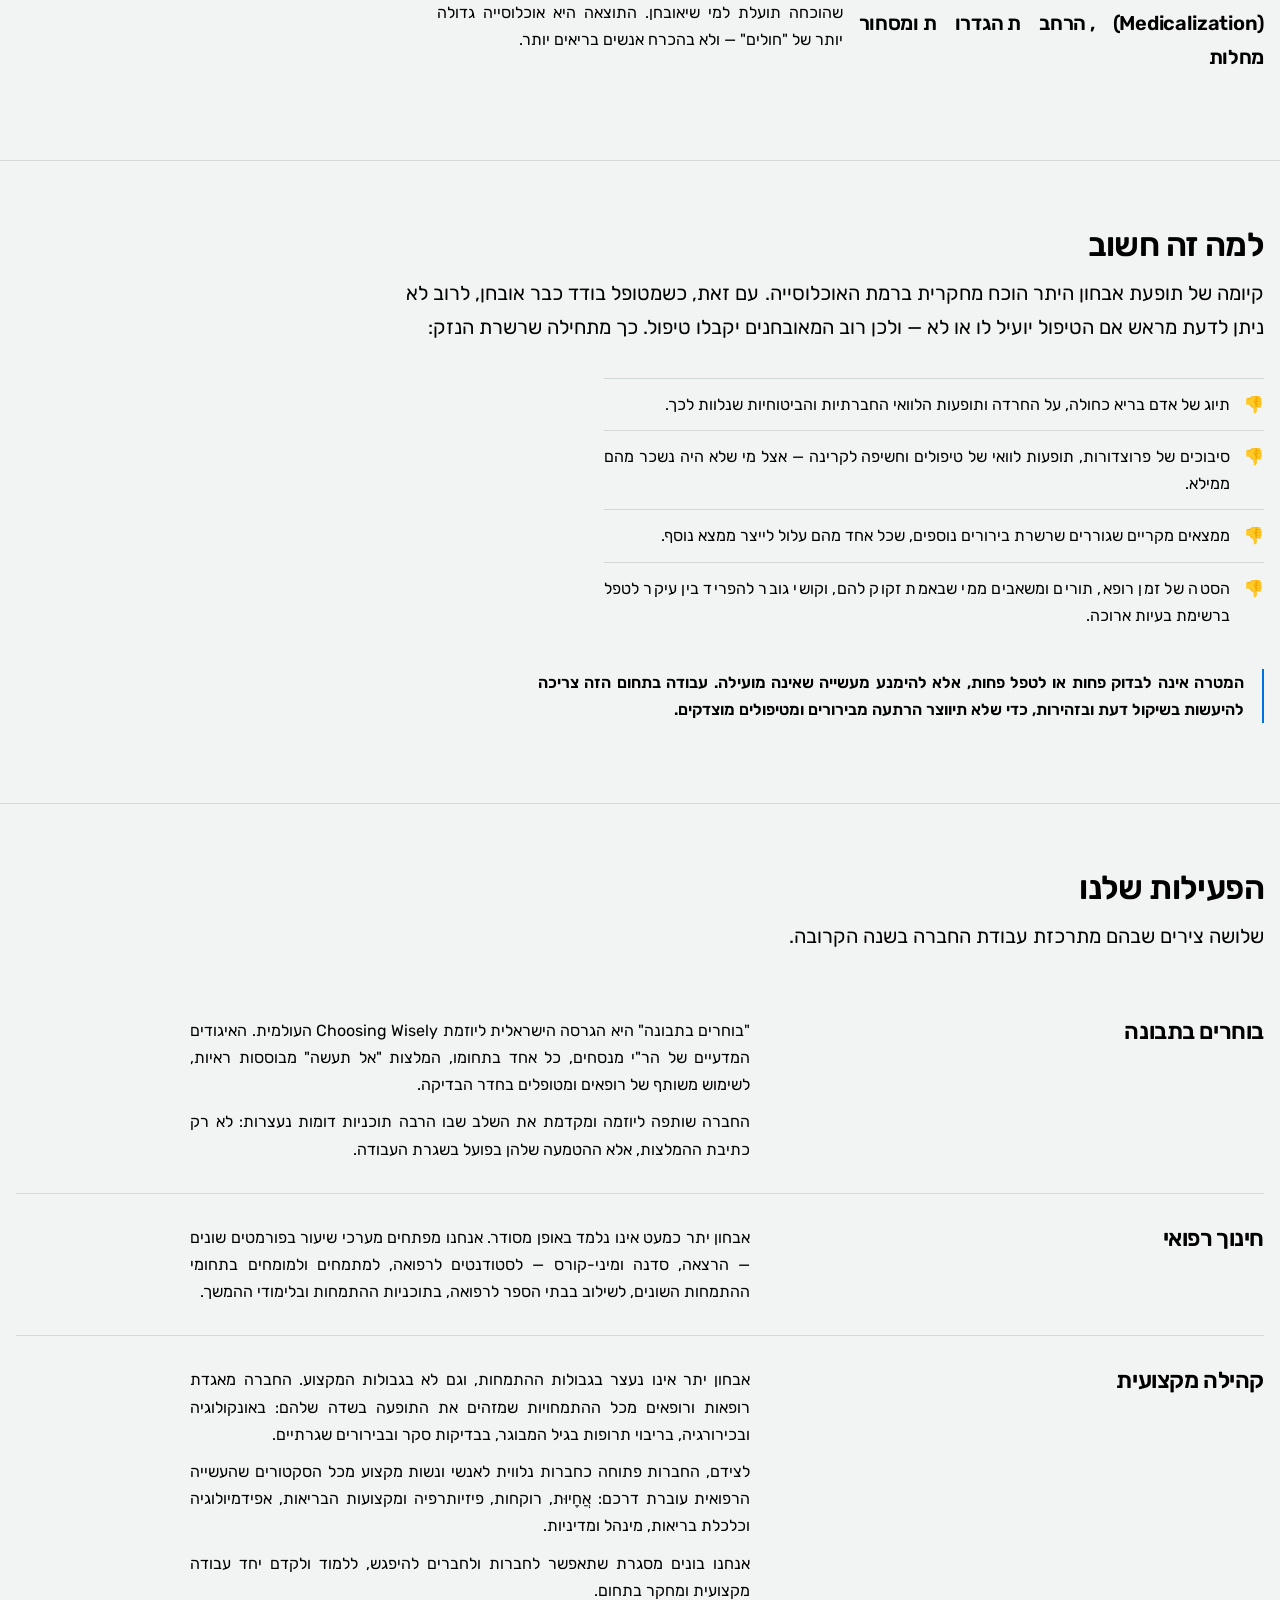
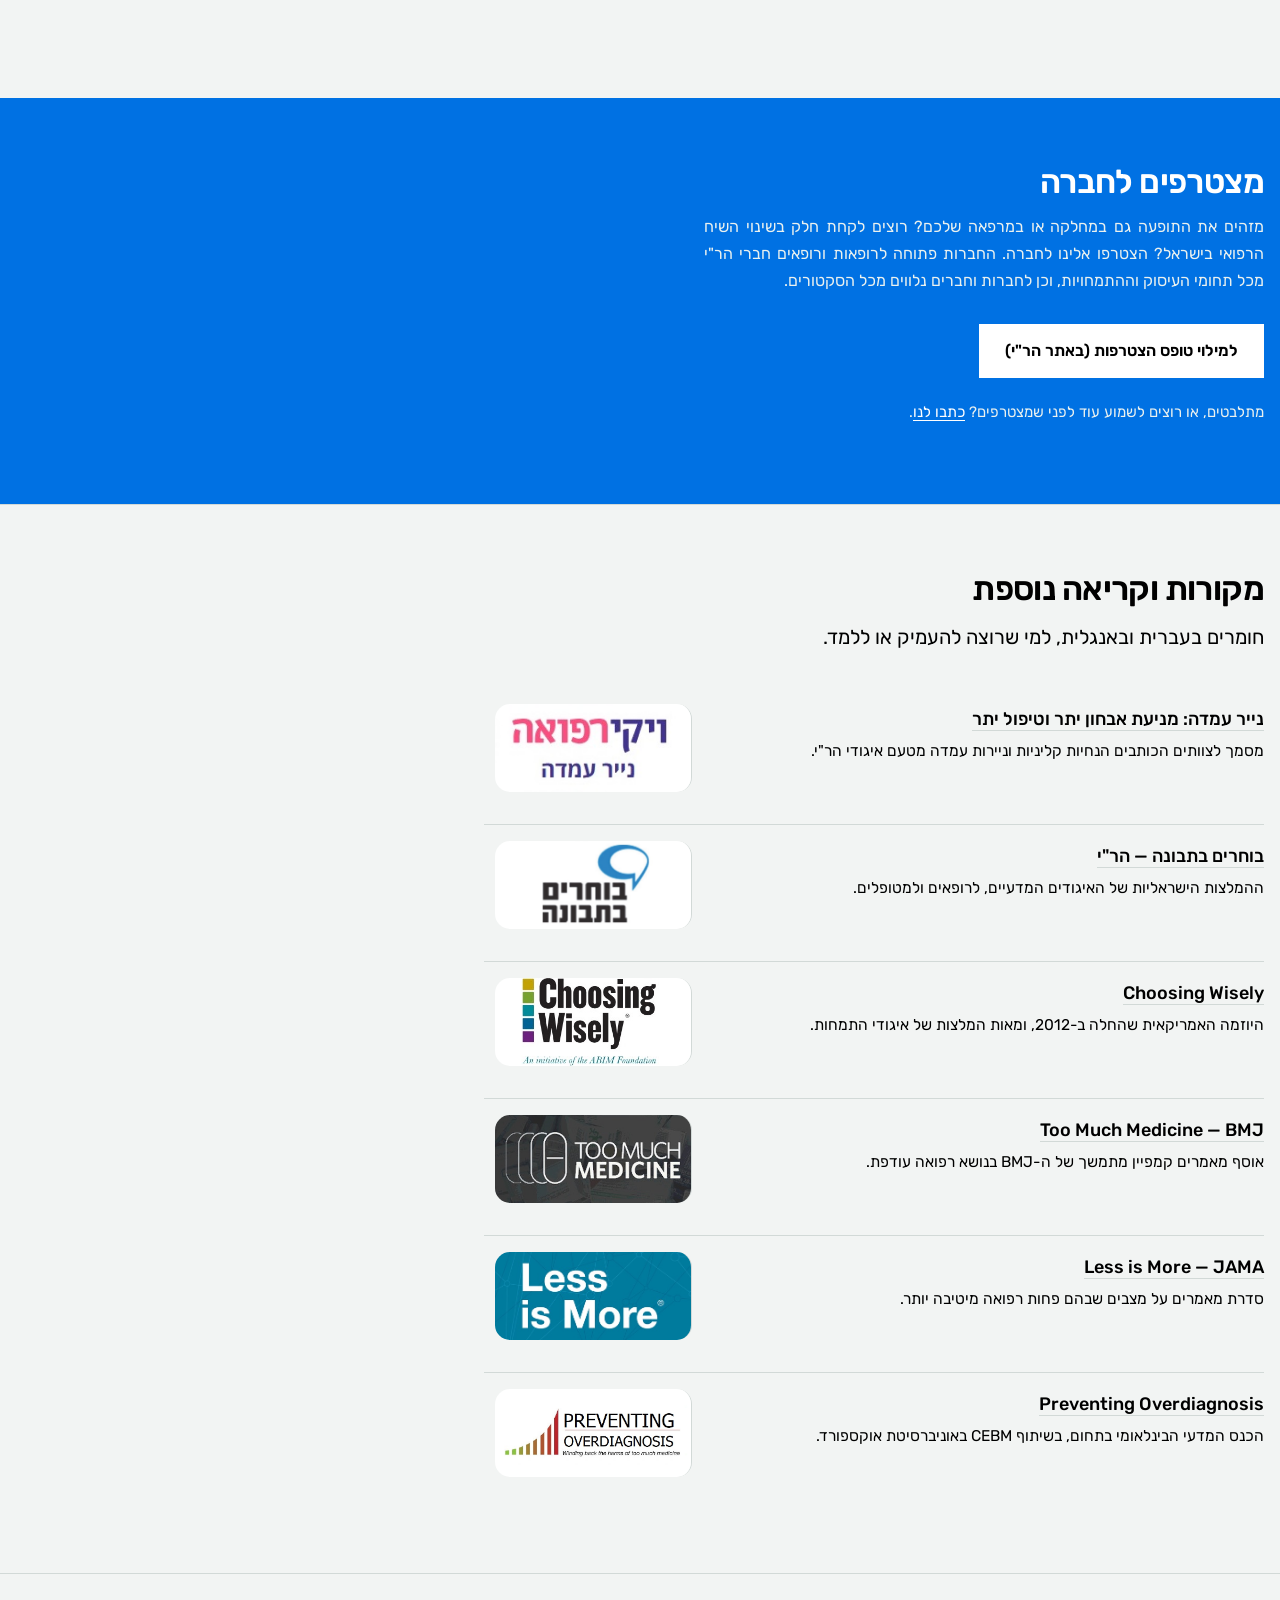
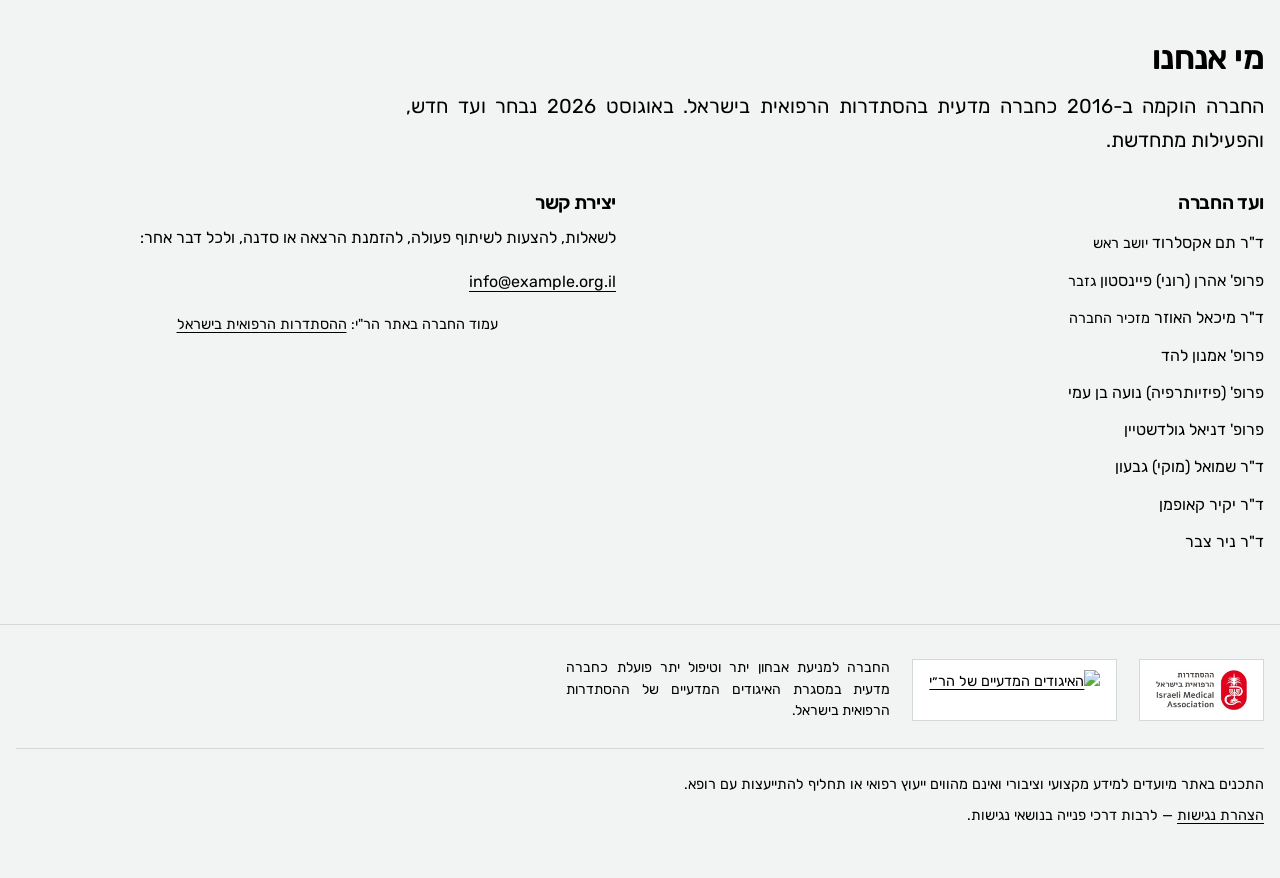
==== commit 28a21b3b: "Update index.html to use .js" ====
--- a/index.html
+++ b/index.html
@@ -14,930 +14,7 @@
   <link rel="preconnect" href="https://fonts.googleapis.com">
   <link rel="preconnect" href="https://fonts.gstatic.com" crossorigin>
   <link href="https://fonts.googleapis.com/css2?family=Rubik:wght@300;400;500;600;700&display=swap" rel="stylesheet">
-  <style>
-    :root {
-      --paper: #F2F4F3;
-      --surface: #FFFFFF;
-      --ink: #000000;
-      --ink-soft: #000000;
-      --rule: #D2D9D7;
-      --imablue: #0071E3;
-      --signal: #BE8A2A;
-      --measure: 66ch;
-      --font: "Rubik", "Segoe UI", Arial, sans-serif;
-    }
-
-    *,
-    *::before,
-    *::after {
-      box-sizing: border-box;
-    }
-
-    html {
-      scroll-behavior: smooth;
-    }
-
-    @media (prefers-reduced-motion: reduce) {
-      html {
-        scroll-behavior: auto;
-      }
-    }
-
-    body {
-      margin: 0;
-      background: var(--paper);
-      color: var(--ink);
-      font-family: var(--font);
-      font-size: 1rem;
-      text-align: justify;
-      line-height: 1.7;
-      -webkit-font-smoothing: antialiased;
-    }
-
-    h1,
-    h2,
-    h3 {
-      font-weight: 600;
-      line-height: 1.24;
-      letter-spacing: -.018em;
-      margin: 0;
-    }
-
-    p {
-      margin: 0 0 1em;
-    }
-
-    img {
-      object-fit: cover;
-    }
-
-    a {
-      color: var(--ink);
-      text-underline-offset: .22em;
-      text-decoration-thickness: 1px;
-    }
-
-    a:hover {
-      text-decoration-thickness: 2px;
-    }
-
-    :focus-visible {
-      outline: 3px solid #000;
-      outline-offset: 2px;
-      box-shadow: 0 0 0 6px #F6E9CE;
-    }
-
-    .join :focus-visible {
-      outline-color: #fff;
-      box-shadow: 0 0 0 6px rgb(0 0 0 / .5);
-    }
-
-    [id] {
-      scroll-margin-top: var(--hdr, 150px);
-    }
-
-    [hidden] {
-      display: none !important;
-    }
-
-    .wrap {
-      margin-inline: auto;
-      padding-inline: 1rem;
-      container-type: inline-size;
-      max-width: 80rem;
-    }
-
-    .sr-only {
-      position: absolute;
-      width: 1px;
-      height: 1px;
-      margin: -1px;
-      padding: 0;
-      overflow: hidden;
-      clip-path: inset(50%);
-      white-space: nowrap;
-      border: 0;
-    }
-
-    .skip {
-      position: absolute;
-      inset-inline-start: -9999px;
-      top: 0;
-      background: var(--surface);
-      padding: 10px 16px;
-      z-index: 10;
-    }
-
-    .skip:focus {
-      inset-inline-start: 12px;
-      top: 12px;
-    }
-
-    header {
-      position: sticky;
-      text-align: center;
-      top: 0;
-      z-index: 5;
-      background: rgb(242 244 243 / .93);
-      backdrop-filter: blur(6px);
-      border-bottom: 1px solid var(--rule);
-    }
-
-    .bar {
-      display: flex;
-      height: fit-content;
-      flex-wrap: wrap;
-      gap: 2%;
-      align-items: flex-start;
-      justify-content: space-between;
-      padding-block: 14px;
-    }
-
-    .bar2 {
-      position: relative;
-      display: flex;
-      flex-wrap: wrap;
-      gap: .5rem;
-      align-items: center;
-      justify-content: space-between;
-      border-top: 1px solid var(--rule);
-      height: fit-content;
-    }
-
-    .w70 {
-      width: 70%;
-    }
-
-    .mark {
-      display: flex;
-      align-items: center;
-      gap: 12px;
-      font-size: 2rem;
-      font-weight: 600;
-      letter-spacing: -.02em;
-      line-height: 1.3;
-    }
-
-    .glyph {
-      width: 84px;
-      height: 84px;
-      flex: none;
-    }
-
-    .mark .wordmark span {
-      display: block;
-      font-size: 1.5rem;
-      font-weight: 400;
-      color: var(--ink-soft);
-      letter-spacing: .02em;
-    }
-
-    .partners {
-      display: flex;
-      flex-grow: 1;
-      align-items: center;
-      gap: .75rem;
-    }
-
-    .partners .logo {
-      height: 4rem;
-      display: inline-flex;
-      align-items: center;
-      background: var(--surface);
-      border: 1px solid var(--rule);
-      padding: .35rem .65rem;
-    }
-
-    .right-logo {
-      margin-left: auto;
-      height: 4rem;
-      padding:1px !important;
-    }
-
-    .partners .logo:hover {
-      border-color: var(--ink);
-    }
-
-    .partners img {
-      display: block;
-      height: 100%;
-      width: auto;
-      object-fit: contain;
-    }
-
-    @media (max-width: 860px) {
-      .partners .logo {
-        padding: 4px 6px;
-      }
-
-      .partners img {
-        object-position: right center;
-      }
-    }
-
-    nav {
-      flex: 1 10 80%;
-      background: var(--surface);
-      box-shadow: 0 2px 10px rgb(0 0 0 / .05);
-      padding: .6rem;
-      direction: rtl;
-      border-radius: 15px;
-    }
-
-    nav ul {
-      display: flex;
-      flex-wrap: wrap;
-      justify-content: space-between;
-      gap: .4em;
-      list-style: none;
-      margin: 0;
-      padding: 0;
-      font-size: .8rem;
-    }
-
-    nav a {
-      text-decoration: none;
-      border-bottom: 1px solid #fff0;
-      color: var(--imablue);
-      font-family: system-ui, sans-serif;
-      font-size: 1rem;
-      font-weight: 500;
-      padding: 1rem;
-      border-radius: 1rem;
-      transition: all 0.25s ease;
-    }
-
-    nav a:hover {
-      border-bottom-color: var(--signal);
-      background-color: #e2e8f0;
-      color: #1a202c;
-    }
-
-    nav a[aria-current="true"] {
-      font-weight: 600;
-      border-bottom: 2px solid var(--ink);
-    }
-
-    @media (max-width: 932px) {
-      nav a {
-        font-size: .9rem;
-        padding: .4rem;
-        border-radius: .8rem;
-      }
-
-      .mark {
-        gap: 5px;
-        font-size: 1.5rem;
-        line-height: 1;
-      }
-
-      .glyph {
-        width: 70px;
-        height: 70px;
-      }
-
-      .mark .wordmark span {
-        font-size: 1rem;
-      }
-    }
-
-    .menu-toggle {
-      display: none;
-      align-items: center;
-      justify-content: center;
-      width: 40px;
-      height: 40px;
-      padding: 0;
-      background: var(--surface);
-      border: 1px solid var(--rule);
-      border-radius: 50%;
-      cursor: pointer;
-      transition: border-color 0.2s ease, background-color 0.2s ease;
-    }
-
-    .menu-toggle:hover {
-      border-color: var(--ink);
-    }
-
-    .menu-toggle svg {
-      display: block;
-    }
-
-    @media (max-width: 768px) {
-      .menu-toggle {
-        display: inline-flex;
-      }
-
-      nav#mainNav {
-        display: none;
-        position: absolute;
-        top: calc(100% + 1px);
-        inset-inline: 0;
-        width: 100%;
-        background: var(--surface);
-        border-bottom: 1px solid var(--rule);
-        box-shadow: 0 10px 15px -3px rgb(0 0 0 / .1);
-        padding: 1rem;
-        z-index: 100;
-        border-radius: 15px;
-      }
-
-      nav#mainNav.is-open {
-        display: block;
-        width: fit-content;
-      }
-
-      nav#mainNav ul {
-        flex-direction: column;
-        align-items: stretch;
-        gap: .4rem;
-      }
-
-      nav#mainNav a {
-        display: block;
-        padding: .75rem 1rem;
-        text-align: right;
-      }
-    }
-
-    .hero {
-      padding-block: 64px 52px;
-      display: flex;
-      flex-direction: column;
-      align-content: start;
-      align-items: flex-start;
-      justify-content: flex-start;
-    }
-
-    .hero-text {
-      max-width: var(--measure);
-      display: flex;
-      flex-direction: column;
-      align-content: start;
-      justify-content: flex-start;
-    }
-
-    .hero h1 {
-      font-size: clamp(2rem, 3.4vw, 2.75rem);
-      font-weight: 700;
-      letter-spacing: -.03em;
-      max-width: 16ch;
-    }
-
-    .plate {
-      border-radius: 15px;
-      width: fit-content;
-      overflow: hidden;
-      margin-inline: auto;
-      max-width: 100%;
-    }
-
-    figure.plate {
-      display: flex;
-      flex-direction: column;
-    }
-
-    .plate img {
-      display: block;
-      height: auto;
-      width: auto;
-      max-width: 100%;
-    }
-
-    .credit {
-      display: block;
-      margin-top: 6px;
-      font-size: .8125rem;
-      text-align: center;
-    }
-
-    .caption {
-      margin: 10px 0 0;
-      font-size: .9rem;
-      color: var(--ink-soft);
-      max-width: 62ch;
-      line-height: 1.6;
-      text-align: center;
-    }
-
-    @media (min-width: 600px) {
-      .hero {
-        display: grid;
-        grid-template-columns: minmax(0, 2fr) minmax(0, 1.2fr);
-        gap: 52px;
-        align-items: start;
-      }
-
-      .hero h1 {
-        font-size: clamp(2.0625rem, 5.4vw, 3.5rem);
-      }
-
-      .plate {
-        margin-top: 0;
-        border-inline-start: 1px solid var(--rule);
-      }
-    }
-
-    .logo1 {
-      padding-block: 64px 52px;
-      width: 25%;
-    }
-
-    .logo2 img {
-      height: 8vw;
-      width: auto;
-      max-height: 88px;
-      margin: 0;
-    }
-
-    section {
-      padding-block: 64px;
-      border-top: 1px solid var(--rule);
-    }
-
-    section h2 {
-      font-size: clamp(1.5625rem, 3.2vw, 2.0625rem);
-      margin-bottom: 10px;
-    }
-
-    .sub {
-      color: var(--ink-soft);
-      max-width: var(--measure);
-      font-size: clamp(1rem, 2vw, 1.25rem);
-      margin-bottom: clamp(1.5rem, 4vw, 2.125rem);
-    }
-
-    dl {
-      margin: 0;
-    }
-
-    .def {
-      padding-block: 22px;
-      border-top: 1px solid var(--rule);
-      display: grid;
-      grid-template-columns: repeat(3, 1fr);
-      gap: 1rem;
-      width: 100%;
-      align-items: stretch;
-      justify-content: center;
-    }
-
-    .def:first-of-type {
-      border-top: none;
-      padding-top: 4px;
-    }
-
-    .def dt {
-      font-size: 1.25rem;
-      font-weight: 600;
-      letter-spacing: -.015em;
-    }
-
-    .def dt em {
-      font-style: normal;
-      font-size: .875rem;
-      font-weight: 400;
-      color: var(--ink-soft);
-      margin-inline-start: 10px;
-      letter-spacing: .01em;
-    }
-
-    .def dd {
-      max-width: var(--measure);
-      color: var(--ink-soft);
-    }
-
-    .def>dt,
-    .def>dd {
-      margin: 0;
-      width: 100%;
-    }
-
-    .def>figure {
-      margin: 0;
-      width: fit-content;
-      justify-self: center;
-      display: flex;
-      justify-content: center;
-    }
-
-    .def img {
-      max-height: 50vw;
-      width: auto;
-      height: 100%;
-    }
-
-    @container (max-width: 45em) {
-      .def {
-        grid-template-columns: repeat(2, 1fr);
-      }
-
-      .def> :nth-child(3) {
-        grid-column: span 2;
-      }
-    }
-
-    @container (max-width: 25em) {
-      .def {
-        grid-template-columns: 1fr;
-      }
-
-      .def> :nth-child(3) {
-        grid-column: span 1;
-      }
-    }
-
-    .harms {
-      list-style: none;
-      margin: 0 0 28px;
-      padding: 0;
-      max-width: var(--measure);
-    }
-
-    .harms li {
-      padding-block: 12px;
-      border-top: 1px solid var(--rule);
-      padding-inline-start: 34px;
-      position: relative;
-    }
-
-    .harms li::before {
-      content: "👎";
-      position: absolute;
-      inset-inline-start: 0;
-      top: 12px;
-      font-size: 1rem;
-      line-height: 1.7;
-    }
-
-    .note {
-      border-inline-start: 2px solid var(--imablue);
-      padding-inline-start: 18px;
-      max-width: var(--measure);
-      color: var(--ink);
-      font-size: 1rem;
-      font-weight: 600;
-    }
-
-    .track {
-      padding-block: 30px;
-      border-top: 1px solid var(--rule);
-      display: grid;
-      grid-template-columns: minmax(0, 1fr) minmax(0, 1.55fr);
-      gap: 10px 40px;
-      align-items: start;
-      justify-content: center;
-    }
-
-    .track:first-of-type {
-      border-top: none;
-    }
-
-    .track h3 {
-      font-size: 1.4375rem;
-    }
-
-    .track p {
-      margin: 0;
-      color: var(--ink-soft);
-      max-width: 56ch;
-    }
-
-    .track p+p {
-      margin-top: 10px;
-    }
-
-    .track img {
-      max-height: 20vw;
-      width: 100%;
-      height: auto;
-    }
-
-    @media (max-width: 720px) {
-      .track {
-        grid-template-columns: 1fr;
-        gap: 8px;
-      }
-    }
-
-    .join {
-      background: var(--imablue);
-      color: #EAF1EF;
-      border-top: none;
-    }
-
-    .join h2 {
-      color: #fff;
-    }
-
-    .join p {
-      max-width: 56ch;
-    }
-
-    .join a.cta {
-      display: inline-block;
-      margin-top: 14px;
-      background: #fff;
-      color: #000;
-      text-decoration: none;
-      padding: 13px 26px;
-      font-weight: 600;
-      font-size: 1rem;
-    }
-
-    .join a.cta:hover {
-      background: #F6E9CE;
-    }
-
-    .join .small {
-      font-size: .9375rem;
-      margin-top: 22px;
-    }
-
-    .join .small a {
-      color: #fff;
-    }
-
-    .res {
-      list-style: none;
-      margin: 0;
-      padding: 0;
-      max-width: 78ch;
-    }
-
-    .res li {
-      padding-block: 16px;
-      border-top: 1px solid var(--rule);
-    }
-
-    .res li:first-child {
-      border-top: none;
-    }
-
-    .res a:not(figure a) {
-      font-size: 1.125rem;
-      font-weight: 500;
-      text-decoration: none;
-      border-bottom: 1px solid var(--rule);
-    }
-
-    .res a:hover {
-      border-bottom-color: var(--ink);
-    }
-
-    .res span {
-      display: block;
-      font-size: .9688rem;
-      color: var(--ink-soft);
-      margin-top: 3px;
-    }
-
-    .cols {
-      display: grid;
-      grid-template-columns: repeat(auto-fit, minmax(250px, 1fr));
-      gap: 34px 48px;
-      justify-content: center;
-    }
-
-    .cols h3 {
-      font-size: 1.1875rem;
-      margin-bottom: 10px;
-    }
-
-    .people {
-      list-style: none;
-      margin: 0;
-      padding: 0;
-      font-size: 1rem;
-    }
-
-    .people li {
-      padding-block: 5px;
-    }
-
-    .people .role {
-      color: var(--ink-soft);
-      font-size: .9rem;
-    }
-
-    footer {
-      border-top: 1px solid var(--rule);
-      padding-block: 32px 44px;
-      font-size: .9rem;
-      color: var(--ink-soft);
-    }
-
-    footer p {
-      margin: 0 0 6px;
-    }
-
-    .affil {
-      display: flex;
-      flex-wrap: wrap;
-      align-items: center;
-      gap: 16px 22px;
-      padding-bottom: 26px;
-      margin-bottom: 24px;
-      border-bottom: 1px solid var(--rule);
-    }
-
-    .affil .logo {
-      display: inline-flex;
-      align-items: center;
-      background: var(--surface);
-      border: 1px solid var(--rule);
-      padding: 10px 16px;
-    }
-
-    .affil .logo:hover {
-      border-color: var(--imablue);
-    }
-
-    .affil img {
-      display: block;
-      height: 40px;
-      width: auto;
-    }
-
-    .affil p {
-      max-width: 36ch;
-      margin: 0;
-      font-size: .875rem;
-      line-height: 1.55;
-    }
-
-    .accesswrap {
-      display: flex;
-      align-items: center;
-      gap: 8px;
-      padding-block: 8px;
-    }
-
-    .accessbar {
-      flex-wrap: wrap;
-      align-items: center;
-      justify-content: center;
-      gap: 8px;
-      border: 1px solid var(--rule);
-      border-radius: 22px;
-      padding: 5px 12px;
-      display: grid;
-      grid-template-columns: repeat(6, 1fr);
-      direction: rtl;
-      grid-template-areas:
-        "lbl-txt  lbl-txt lbl-con lbl-con btn-reset btn-close"
-        "btn-f-up btn-f-dn btn-c-up btn-c-dn btn-reset btn-close";
-    }
-
-    #access-text {
-      grid-area: lbl-txt;
-    }
-
-    #access-contrast {
-      grid-area: lbl-con;
-    }
-
-    #accessReset {
-      grid-area: btn-reset;
-    }
-
-    #accessClose {
-      grid-area: btn-close;
-    }
-
-    #fontUp {
-      grid-area: btn-f-up;
-    }
-
-    #fontDown {
-      grid-area: btn-f-dn;
-    }
-
-    #conUp {
-      grid-area: btn-c-up;
-    }
-
-    #conDown {
-      grid-area: btn-c-dn;
-    }
-
-    .accessbar button {
-      font-family: inherit;
-      font-size: .875rem;
-      line-height: 1.1;
-      background: var(--surface);
-      color: var(--ink);
-      border: 1px solid var(--rule);
-      border-radius: 999px;
-      padding: 8px 12px;
-      cursor: pointer;
-    }
-
-    .accessbar button:hover {
-      border-color: var(--ink);
-    }
-
-    .accessbar .x {
-      border: none;
-      background: none;
-      padding: 7px 6px;
-      font-size: .9375rem;
-      margin-inline-start: 2px;
-    }
-
-    .accessbar .lbl {
-      font-size: .8125rem;
-      margin-inline-end: 2px;
-      text-align: center;
-    }
-
-    .accessbar .big {
-      font-size: 1.0625rem;
-      font-weight: 600;
-    }
-
-    .accessicon {
-      display: inline-flex;
-      align-items: center;
-      justify-content: center;
-      width: 40px;
-      height: 40px;
-      padding: 0;
-      background: var(--surface);
-      color: var(--ink);
-      border: 1px solid var(--rule);
-      border-radius: 50%;
-      cursor: pointer;
-    }
-
-    .accessicon:hover {
-      border-color: var(--ink);
-    }
-
-    .accessicon svg {
-      display: block;
-      width: 22px;
-      height: 22px;
-    }
-
-    html[data-contrast="1"] {
-      --paper: #FFFFFF;
-      --surface: #FFFFFF;
-      --rule: #4A5451;
-      --ink: #000000;
-      --ink-soft: #000000;
-      --imablue: #1B0E6E;
-      --signal: #7A5200;
-    }
-
-    html[data-contrast="1"] header {
-      background: #FFF;
-    }
-
-    html[data-contrast="2"] {
-      --paper: #000000;
-      --surface: #000000;
-      --rule: #FFFFFF;
-      --ink: #FFFFFF;
-      --ink-soft: #FFFFFF;
-      --imablue: #000000;
-      --signal: #FFD400;
-    }
-
-    html[data-contrast="2"] header {
-      background: #000;
-    }
-
-    html[data-contrast="2"] a {
-      color: #FFD400;
-    }
-
-    html[data-contrast="2"] .glyph g {
-      stroke: #FFF;
-    }
-
-    html[data-contrast="2"] .join {
-      border-top: 1px solid #FFF;
-    }
-
-    html[data-contrast="2"] .join :is(h2, p, .small, .small a) {
-      color: #FFF;
-    }
-
-    html[data-contrast="2"] .join a.cta {
-      background: #FFD400;
-      color: #000;
-    }
-
-    html[data-contrast="2"] .note {
-      border-inline-start-color: #FFD400;
-    }
-
-    html[data-contrast="2"] :focus-visible {
-      outline-color: #FFD400;
-      box-shadow: 0 0 0 6px #000;
-    }
-  </style>
+  <link rel="stylesheet" href="styles.css">
 </head>
 
 <body>
@@ -963,13 +40,13 @@
       <button type="button" id="menuToggle" class="menu-toggle" aria-expanded="false" aria-controls="mainNav"
         aria-label="פתיחת תפריט ניווט">
         <svg class="icon-burger" viewBox="0 0 24 24" aria-hidden="true" width="22" height="22" fill="none"
-          stroke="var(--imablue)" stroke-width="2" stroke-linecap="round">
+          stroke="var(--imabluestroke)" stroke-width="2" stroke-linecap="round">
           <line x1="4" y1="6" x2="20" y2="6"></line>
           <line x1="4" y1="12" x2="20" y2="12"></line>
           <line x1="4" y1="18" x2="20" y2="18"></line>
         </svg>
         <svg class="icon-close" viewBox="0 0 24 24" aria-hidden="true" width="22" height="22" fill="none"
-          stroke="var(--imablue)" stroke-width="2" stroke-linecap="round" hidden>
+          stroke="var(--imabluestroke)" stroke-width="2" stroke-linecap="round" hidden>
           <line x1="18" y1="6" x2="6" y2="18"></line>
           <line x1="6" y1="6" x2="18" y2="18"></line>
         </svg>
@@ -1273,112 +350,7 @@
       <p><a href="accessibility.html">הצהרת נגישות</a> — לרבות דרכי פנייה בנושאי נגישות.</p>
     </div>
   </footer>
-
-  <script>
-    (function () {
-      var root = document.documentElement, S = document.getElementById('accessStatus');
-      var STEPS = [87.5, 100, 112.5, 125, 137.5, 150], CON = ['רגילה', 'גבוהה', 'מרבית'];
-      var f = 1, c = 0, o = 1;
-      function store() { try { localStorage.setItem('access', f + ',' + c + ',' + o); } catch (e) { } }
-      function say(t) { if (S) S.textContent = t; }
-      function apply() {
-        root.style.fontSize = STEPS[f] + '%';
-        if (c === 0) root.removeAttribute('data-contrast'); else root.setAttribute('data-contrast', c);
-      }
-      try {
-        var v = (localStorage.getItem('access') || '').split(','); if (v.length >= 2) {
-          f = Math.min(STEPS.length - 1, Math.max(0, parseInt(v[0], 10) || 1));
-          c = Math.min(2, Math.max(0, parseInt(v[1], 10) || 0));
-          if (v.length > 2) o = (v[2] === '0') ? 0 : 1;
-        }
-      } catch (e) { }
-      apply();
-      function bind(id, fn) { var b = document.getElementById(id); if (b) b.addEventListener('click', fn); }
-      bind('fontUp', function () { f = Math.min(STEPS.length - 1, f + 1); apply(); store(); say('גודל טקסט ' + STEPS[f] + ' אחוז'); });
-      bind('fontDown', function () { f = Math.max(0, f - 1); apply(); store(); say('גודל טקסט ' + STEPS[f] + ' אחוז'); });
-      bind('conUp', function () { c = Math.min(2, c + 1); apply(); store(); say('ניגודיות ' + CON[c]); });
-      bind('conDown', function () { c = Math.max(0, c - 1); apply(); store(); say('ניגודיות ' + CON[c]); });
-      var bar = document.getElementById('accessbar'), openBtn = document.getElementById('accessOpen');
-      function setOpen(v, move) {
-        o = v ? 1 : 0;
-        if (bar) bar.hidden = !v;
-        if (openBtn) { openBtn.hidden = v; openBtn.setAttribute('aria-expanded', v ? 'true' : 'false'); }
-        if (move) { var t = v ? document.getElementById('fontUp') : openBtn; if (t && !t.hidden) t.focus({ preventScroll: true }); }
-        try { update(); } catch (e) { }
-      }
-      bind('accessOpen', function () { setOpen(true, true); store(); say('סרגל הנגישות נפתח'); });
-      bind('accessClose', function () { setOpen(false, true); store(); say('סרגל הנגישות נסגר'); });
-      setOpen(o === 1, false);
-      bind('accessReset', function () { f = 1; c = 0; apply(); store(); say('הגדרות התצוגה אופסו'); });
-
-      // mark the section currently in view
-      var links = [].slice.call(document.querySelectorAll('nav a[href^="#"]'));
-      if (!links.length) return;
-      var targets = links.map(function (a) { return document.getElementById(a.getAttribute('href').slice(1)); });
-      var ticking = false;
-      function update() {
-        ticking = false;
-        var hd = document.querySelector('header'), hh = hd ? hd.offsetHeight : 0;
-        root.style.setProperty('--hdr', (hh + 24) + 'px');
-        var line = hh + 24, cur = -1;
-        targets.forEach(function (el, i) { if (el && el.getBoundingClientRect().top <= line) cur = i; });
-        if (window.innerHeight + window.scrollY >= document.body.scrollHeight - 4) cur = targets.length - 1;
-        links.forEach(function (a, i) { if (i === cur) a.setAttribute('aria-current', 'true'); else a.removeAttribute('aria-current'); });
-      }
-      addEventListener('scroll', function () { if (!ticking) { ticking = true; requestAnimationFrame(update); } }, { passive: true });
-      addEventListener('resize', update); update();
-    })();
-
-    // Mobile menu toggle
-    document.addEventListener('DOMContentLoaded', () => {
-      const menuToggle = document.getElementById('menuToggle');
-      const mainNav = document.getElementById('mainNav');
-      const iconBurger = menuToggle.querySelector('.icon-burger');
-      const iconClose = menuToggle.querySelector('.icon-close');
-      const navLinks = mainNav.querySelectorAll('a');
-
-      function toggleMenu(open) {
-        const shouldOpen = open !== undefined ? open : !mainNav.classList.contains('is-open');
-
-        mainNav.classList.toggle('is-open', shouldOpen);
-        menuToggle.setAttribute('aria-expanded', String(shouldOpen));
-        menuToggle.setAttribute('aria-label', shouldOpen ? 'סגירת תפריט ניווט' : 'פתיחת תפריט ניווט');
-
-        iconBurger.toggleAttribute('hidden', shouldOpen);
-        iconClose.toggleAttribute('hidden', !shouldOpen);
-      }
-
-      menuToggle.addEventListener('click', () => toggleMenu());
-
-      // Close menu when a navigation item is selected (standard for single-page hash anchors)
-      navLinks.forEach(link => {
-        link.addEventListener('click', () => {
-          if (window.innerWidth <= 768) {
-            toggleMenu(false);
-          }
-        });
-      });
-
-      // Close with Esc key for keyboard accessibility
-      document.addEventListener('keydown', (e) => {
-        if (e.key === 'Escape' && mainNav.classList.contains('is-open')) {
-          toggleMenu(false);
-          menuToggle.focus();
-        }
-      });
-
-      // Close if clicking outside the menu dropdown
-      document.addEventListener('click', (e) => {
-        if (
-          mainNav.classList.contains('is-open') &&
-          !mainNav.contains(e.target) &&
-          !menuToggle.contains(e.target)
-        ) {
-          toggleMenu(false);
-        }
-      });
-    });
-  </script>
+  <script src="script.js" defer></script>
 </body>
 
 </html>
--- a/styles.css
+++ b/styles.css
@@ -0,0 +1,1078 @@
+    :root
+    {
+        --paper: #F2F4F3;
+        --surface: #FFFFFF;
+        --ink: #000000;
+        --ink-soft: #000000;
+        --rule: #D2D9D7;
+        --imablue: #0071E3;
+        --imabluestroke: #0071E3;
+        --signal: #BE8A2A;
+        --measure: 66ch;
+        --font: "Rubik", "Segoe UI", Arial, sans-serif;
+    }
+
+    *,
+    *::before,
+    *::after
+    {
+        box-sizing: border-box;
+    }
+
+    html
+    {
+        scroll-behavior: smooth;
+    }
+
+    @media (prefers-reduced-motion: reduce)
+    {
+        html
+        {
+            scroll-behavior: auto;
+        }
+    }
+
+    body
+    {
+        margin: 0;
+        background: var(--paper);
+        color: var(--ink);
+        font-family: var(--font);
+        font-size: 1rem;
+        text-align: justify;
+        line-height: 1.7;
+        -webkit-font-smoothing: antialiased;
+    }
+
+    h1,
+    h2,
+    h3
+    {
+        font-weight: 600;
+        line-height: 1.24;
+        letter-spacing: -.018em;
+        margin: 0;
+    }
+
+    p
+    {
+        margin: 0 0 1em;
+    }
+
+    img
+    {
+        object-fit: cover;
+    }
+
+    a
+    {
+        color: var(--ink);
+        text-underline-offset: .22em;
+        text-decoration-thickness: 1px;
+    }
+
+    a:hover
+    {
+        text-decoration-thickness: 2px;
+    }
+
+    :focus-visible
+    {
+        outline: 3px solid #000;
+        outline-offset: 2px;
+        box-shadow: 0 0 0 6px #F6E9CE;
+    }
+
+    .join :focus-visible
+    {
+        outline-color: #fff;
+        box-shadow: 0 0 0 6px rgb(0 0 0 / .5);
+    }
+
+    [id]
+    {
+        scroll-margin-top: var(--hdr, 150px);
+    }
+
+    [hidden]
+    {
+        display: none !important;
+    }
+
+    .wrap
+    {
+        margin-inline: auto;
+        padding-inline: 1rem;
+        container-type: inline-size;
+        max-width: 80rem;
+    }
+
+    .sr-only
+    {
+        position: absolute;
+        width: 1px;
+        height: 1px;
+        margin: -1px;
+        padding: 0;
+        overflow: hidden;
+        clip-path: inset(50%);
+        white-space: nowrap;
+        border: 0;
+    }
+
+    .skip
+    {
+        position: absolute;
+        inset-inline-start: -9999px;
+        top: 0;
+        background: var(--surface);
+        padding: 10px 16px;
+        z-index: 10;
+    }
+
+    .skip:focus
+    {
+        inset-inline-start: 12px;
+        top: 12px;
+    }
+
+    header
+    {
+        position: sticky;
+        text-align: center;
+        top: 0;
+        z-index: 5;
+        background: rgb(242 244 243 / .93);
+        backdrop-filter: blur(6px);
+        border-bottom: 1px solid var(--rule);
+    }
+
+    .bar
+    {
+        display: flex;
+        height: fit-content;
+        flex-wrap: wrap;
+        gap: 2%;
+        align-items: flex-start;
+        justify-content: space-between;
+        padding-block: 14px;
+    }
+
+    .bar2
+    {
+        position: relative;
+        display: flex;
+        flex-wrap: wrap;
+        gap: .5rem;
+        align-items: center;
+        justify-content: space-between;
+        border-top: 1px solid var(--rule);
+        height: fit-content;
+    }
+
+    .w70
+    {
+        width: 70%;
+    }
+
+    .mark
+    {
+        display: flex;
+        align-items: center;
+        gap: 12px;
+        font-size: 2rem;
+        font-weight: 600;
+        letter-spacing: -.02em;
+        line-height: 1.3;
+    }
+
+    .glyph
+    {
+        width: 84px;
+        height: 84px;
+        flex: none;
+    }
+
+    .mark .wordmark span
+    {
+        display: block;
+        font-size: 1.5rem;
+        font-weight: 400;
+        color: var(--ink-soft);
+        letter-spacing: .02em;
+    }
+
+    .partners
+    {
+        display: flex;
+        flex-grow: 1;
+        align-items: center;
+        gap: .75rem;
+    }
+
+    .partners .logo
+    {
+        height: 4rem;
+        display: inline-flex;
+        align-items: center;
+        background: var(--surface);
+        border: 1px solid var(--rule);
+        padding: .35rem .65rem;
+    }
+
+    .right-logo
+    {
+        margin-left: auto;
+        height: 4rem;
+        padding: 1px !important;
+    }
+
+    .partners .logo:hover
+    {
+        border-color: var(--ink);
+    }
+
+    .partners img
+    {
+        display: block;
+        height: 100%;
+        width: auto;
+        object-fit: contain;
+    }
+
+    @media (max-width: 860px)
+    {
+        .partners .logo
+        {
+            padding: 4px 6px;
+        }
+
+        .partners img
+        {
+            object-position: right center;
+        }
+    }
+
+    nav
+    {
+        /*flex: 1 10 80%;*/
+        flex-grow: 1;
+        background: var(--surface);
+        box-shadow: 0 2px 10px rgb(0 0 0 / .05);
+        padding: .6rem;
+        direction: rtl;
+        border-radius: 15px;
+    }
+
+    nav ul
+    {
+        display: flex;
+        flex-wrap: wrap;
+        justify-content: space-between;
+        gap: .4em;
+        list-style: none;
+        margin: 0;
+        padding: 0;
+        font-size: .8rem;
+    }
+
+    nav a
+    {
+        text-decoration: none;
+        border-bottom: 1px solid #fff0;
+        color: var(--imablue);
+        font-family: system-ui, sans-serif;
+        font-size: 1rem;
+        font-weight: 500;
+        padding: 1rem;
+        border-radius: 1rem;
+        transition: all 0.25s ease;
+    }
+
+    nav a:hover
+    {
+        border-bottom-color: var(--signal);
+        background-color: #e2e8f0;
+        color: #1a202c;
+    }
+
+    nav a[aria-current="true"]
+    {
+        font-weight: 600;
+        border-bottom: 2px solid var(--ink);
+    }
+
+    @media (max-width: 932px)
+    {
+        nav a
+        {
+            font-size: .9rem;
+            padding: .4rem;
+            border-radius: .8rem;
+        }
+
+        .mark
+        {
+            gap: 5px;
+            font-size: 1.5rem;
+            line-height: 1;
+        }
+
+        .glyph
+        {
+            width: 70px;
+            height: 70px;
+        }
+
+        .mark .wordmark span
+        {
+            font-size: 1rem;
+        }
+    }
+
+    .menu-toggle
+    {
+        display: none;
+        align-items: center;
+        justify-content: center;
+        width: 40px;
+        height: 40px;
+        padding: 0;
+        background: var(--surface);
+        border: 1px solid var(--rule);
+        border-radius: 50%;
+        cursor: pointer;
+        transition: border-color 0.2s ease, background-color 0.2s ease;
+    }
+
+    .menu-toggle:hover
+    {
+        border-color: var(--ink);
+    }
+
+    .menu-toggle svg
+    {
+        display: block;
+    }
+
+    @media (max-width: 768px)
+    {
+        .menu-toggle
+        {
+            display: inline-flex;
+        }
+
+        nav#mainNav
+        {
+            display: none;
+            position: absolute;
+            top: calc(100% + 1px);
+            inset-inline: 0;
+            width: 100%;
+            background: var(--surface);
+            border-bottom: 1px solid var(--rule);
+            box-shadow: 0 10px 15px -3px rgb(0 0 0 / .1);
+            padding: 1rem;
+            z-index: 100;
+            border-radius: 15px;
+        }
+
+        nav#mainNav.is-open
+        {
+            display: block;
+            width: fit-content;
+        }
+
+        nav#mainNav ul
+        {
+            flex-direction: column;
+            align-items: stretch;
+            gap: .4rem;
+        }
+
+        nav#mainNav a
+        {
+            display: block;
+            padding: .75rem 1rem;
+            text-align: right;
+        }
+    }
+
+    .hero
+    {
+        padding-block: 64px 52px;
+        display: flex;
+        flex-direction: column;
+        align-content: start;
+        align-items: flex-start;
+        justify-content: flex-start;
+    }
+
+    .hero-text
+    {
+        max-width: var(--measure);
+        display: flex;
+        flex-direction: column;
+        align-content: start;
+        justify-content: flex-start;
+    }
+
+    .hero h1
+    {
+        font-size: clamp(2rem, 3.4vw, 2.75rem);
+        font-weight: 700;
+        letter-spacing: -.03em;
+        max-width: 16ch;
+    }
+
+    .plate
+    {
+        border-radius: 15px;
+        width: fit-content;
+        overflow: hidden;
+        margin-inline: auto;
+        max-width: 100%;
+    }
+
+    figure.plate
+    {
+        display: flex;
+        flex-direction: column;
+    }
+
+    .plate img
+    {
+        display: block;
+        height: auto;
+        width: auto;
+        max-width: 100%;
+    }
+
+    .credit
+    {
+        display: block;
+        margin-top: 6px;
+        font-size: .8125rem;
+        text-align: center;
+    }
+
+    .caption
+    {
+        margin: 10px 0 0;
+        font-size: .9rem;
+        color: var(--ink-soft);
+        max-width: 62ch;
+        line-height: 1.6;
+        text-align: center;
+    }
+
+    @media (min-width: 600px)
+    {
+        .hero
+        {
+            display: grid;
+            grid-template-columns: minmax(0, 2fr) minmax(0, 1.2fr);
+            gap: 52px;
+            align-items: start;
+        }
+
+        .hero h1
+        {
+            font-size: clamp(2.0625rem, 5.4vw, 3.5rem);
+        }
+
+        .plate
+        {
+            margin-top: 0;
+            border-inline-start: 1px solid var(--rule);
+        }
+    }
+
+    .logo1
+    {
+        padding-block: 64px 52px;
+        width: 25%;
+    }
+
+    .logo2 img
+    {
+        height: 8vw;
+        width: auto;
+        max-height: 88px;
+        margin: 0;
+    }
+
+    section
+    {
+        padding-block: 64px;
+        border-top: 1px solid var(--rule);
+    }
+
+    section h2
+    {
+        font-size: clamp(1.5625rem, 3.2vw, 2.0625rem);
+        margin-bottom: 10px;
+    }
+
+    .sub
+    {
+        color: var(--ink-soft);
+        max-width: var(--measure);
+        font-size: clamp(1rem, 2vw, 1.25rem);
+        margin-bottom: clamp(1.5rem, 4vw, 2.125rem);
+    }
+
+    dl
+    {
+        margin: 0;
+    }
+
+    .def
+    {
+        padding-block: 22px;
+        border-top: 1px solid var(--rule);
+        display: grid;
+        grid-template-columns: repeat(3, 1fr);
+        gap: 1rem;
+        width: 100%;
+        align-items: stretch;
+        justify-content: center;
+    }
+
+    .def:first-of-type
+    {
+        border-top: none;
+        padding-top: 4px;
+    }
+
+    .def dt
+    {
+        font-size: 1.25rem;
+        font-weight: 600;
+        letter-spacing: -.015em;
+    }
+
+    .def dt em
+    {
+        font-style: normal;
+        font-size: .875rem;
+        font-weight: 400;
+        color: var(--ink-soft);
+        margin-inline-start: 10px;
+        letter-spacing: .01em;
+    }
+
+    .def dd
+    {
+        max-width: var(--measure);
+        color: var(--ink-soft);
+    }
+
+    .def>dt,
+    .def>dd
+    {
+        margin: 0;
+        width: 100%;
+    }
+
+    .def>figure
+    {
+        margin: 0;
+        width: fit-content;
+        justify-self: center;
+        display: flex;
+        justify-content: center;
+    }
+
+    .def img
+    {
+        max-height: 50vw;
+        width: auto;
+        height: 100%;
+    }
+
+    @container (max-width: 45em)
+    {
+        .def
+        {
+            grid-template-columns: repeat(2, 1fr);
+        }
+
+        .def> :nth-child(3)
+        {
+            grid-column: span 2;
+        }
+    }
+
+    @container (max-width: 25em)
+    {
+        .def
+        {
+            grid-template-columns: 1fr;
+        }
+
+        .def> :nth-child(3)
+        {
+            grid-column: span 1;
+        }
+    }
+
+    .harms
+    {
+        list-style: none;
+        margin: 0 0 28px;
+        padding: 0;
+        max-width: var(--measure);
+    }
+
+    .harms li
+    {
+        padding-block: 12px;
+        border-top: 1px solid var(--rule);
+        padding-inline-start: 34px;
+        position: relative;
+    }
+
+    .harms li::before
+    {
+        content: "👎";
+        position: absolute;
+        inset-inline-start: 0;
+        top: 12px;
+        font-size: 1rem;
+        line-height: 1.7;
+    }
+
+    .note
+    {
+        border-inline-start: 2px solid var(--imablue);
+        padding-inline-start: 18px;
+        max-width: var(--measure);
+        color: var(--ink);
+        font-size: 1rem;
+        font-weight: 600;
+    }
+
+    .track
+    {
+        padding-block: 30px;
+        border-top: 1px solid var(--rule);
+        display: grid;
+        grid-template-columns: minmax(0, 1fr) minmax(0, 1.55fr);
+        gap: 10px 40px;
+        align-items: start;
+        justify-content: center;
+    }
+
+    .track:first-of-type
+    {
+        border-top: none;
+    }
+
+    .track h3
+    {
+        font-size: 1.4375rem;
+    }
+
+    .track p
+    {
+        margin: 0;
+        color: var(--ink-soft);
+        max-width: 56ch;
+    }
+
+    .track p+p
+    {
+        margin-top: 10px;
+    }
+
+    .track img
+    {
+        max-height: 20vw;
+        width: 100%;
+        height: auto;
+    }
+
+    @media (max-width: 720px)
+    {
+        .track
+        {
+            grid-template-columns: 1fr;
+            gap: 8px;
+        }
+    }
+
+    .join
+    {
+        background: var(--imablue);
+        color: #EAF1EF;
+        border-top: none;
+    }
+
+    .join h2
+    {
+        color: #fff;
+    }
+
+    .join p
+    {
+        max-width: 56ch;
+    }
+
+    .join a.cta
+    {
+        display: inline-block;
+        margin-top: 14px;
+        background: #fff;
+        color: #000;
+        text-decoration: none;
+        padding: 13px 26px;
+        font-weight: 600;
+        font-size: 1rem;
+    }
+
+    .join a.cta:hover
+    {
+        background: #F6E9CE;
+    }
+
+    .join .small
+    {
+        font-size: .9375rem;
+        margin-top: 22px;
+    }
+
+    .join .small a
+    {
+        color: #fff;
+    }
+
+    .res
+    {
+        list-style: none;
+        margin: 0;
+        padding: 0;
+        max-width: 78ch;
+    }
+
+    .res li
+    {
+        padding-block: 16px;
+        border-top: 1px solid var(--rule);
+    }
+
+    .res li:first-child
+    {
+        border-top: none;
+    }
+
+    .res a:not(figure a)
+    {
+        font-size: 1.125rem;
+        font-weight: 500;
+        text-decoration: none;
+        border-bottom: 1px solid var(--rule);
+    }
+
+    .res a:hover
+    {
+        border-bottom-color: var(--ink);
+    }
+
+    .res span
+    {
+        display: block;
+        font-size: .9688rem;
+        color: var(--ink-soft);
+        margin-top: 3px;
+    }
+
+    .cols
+    {
+        display: grid;
+        grid-template-columns: repeat(auto-fit, minmax(250px, 1fr));
+        gap: 34px 48px;
+        justify-content: center;
+    }
+
+    .cols h3
+    {
+        font-size: 1.1875rem;
+        margin-bottom: 10px;
+    }
+
+    .people
+    {
+        list-style: none;
+        margin: 0;
+        padding: 0;
+        font-size: 1rem;
+    }
+
+    .people li
+    {
+        padding-block: 5px;
+    }
+
+    .people .role
+    {
+        color: var(--ink-soft);
+        font-size: .9rem;
+    }
+
+    footer
+    {
+        border-top: 1px solid var(--rule);
+        padding-block: 32px 44px;
+        font-size: .9rem;
+        color: var(--ink-soft);
+    }
+
+    footer p
+    {
+        margin: 0 0 6px;
+    }
+
+    .affil
+    {
+        display: flex;
+        flex-wrap: wrap;
+        align-items: center;
+        gap: 16px 22px;
+        padding-bottom: 26px;
+        margin-bottom: 24px;
+        border-bottom: 1px solid var(--rule);
+    }
+
+    .affil .logo
+    {
+        display: inline-flex;
+        align-items: center;
+        background: var(--surface);
+        border: 1px solid var(--rule);
+        padding: 10px 16px;
+    }
+
+    .affil .logo:hover
+    {
+        border-color: var(--imablue);
+    }
+
+    .affil img
+    {
+        display: block;
+        height: 40px;
+        width: auto;
+    }
+
+    .affil p
+    {
+        max-width: 36ch;
+        margin: 0;
+        font-size: .875rem;
+        line-height: 1.55;
+    }
+
+    .accesswrap
+    {
+        display: flex;
+        align-items: center;
+        gap: 8px;
+        padding-block: 8px;
+    }
+
+    .accessbar
+    {
+        flex-wrap: wrap;
+        align-items: center;
+        justify-content: center;
+        gap: 8px;
+        border: 1px solid var(--rule);
+        border-radius: 22px;
+        padding: 5px 12px;
+        display: grid;
+        grid-template-columns: repeat(6, 1fr);
+        direction: rtl;
+        grid-template-areas:
+            "lbl-txt  lbl-txt lbl-con lbl-con btn-reset btn-close"
+            "btn-f-up btn-f-dn btn-c-up btn-c-dn btn-reset btn-close";
+    }
+
+    #access-text
+    {
+        grid-area: lbl-txt;
+    }
+
+    #access-contrast
+    {
+        grid-area: lbl-con;
+    }
+
+    #accessReset
+    {
+        grid-area: btn-reset;
+    }
+
+    #accessClose
+    {
+        grid-area: btn-close;
+    }
+
+    #fontUp
+    {
+        grid-area: btn-f-up;
+    }
+
+    #fontDown
+    {
+        grid-area: btn-f-dn;
+    }
+
+    #conUp
+    {
+        grid-area: btn-c-up;
+    }
+
+    #conDown
+    {
+        grid-area: btn-c-dn;
+    }
+
+    .accessbar button
+    {
+        font-family: inherit;
+        font-size: .875rem;
+        line-height: 1.1;
+        background: var(--surface);
+        color: var(--ink);
+        border: 1px solid var(--rule);
+        border-radius: 999px;
+        padding: 8px 12px;
+        cursor: pointer;
+    }
+
+    .accessbar button:hover
+    {
+        border-color: var(--ink);
+    }
+
+    .accessbar .x
+    {
+        border: none;
+        background: none;
+        padding: 7px 6px;
+        font-size: .9375rem;
+        margin-inline-start: 2px;
+    }
+
+    .accessbar .lbl
+    {
+        font-size: .8125rem;
+        margin-inline-end: 2px;
+        text-align: center;
+    }
+
+    .accessbar .big
+    {
+        font-size: 1.0625rem;
+        font-weight: 600;
+    }
+
+    .accessicon
+    {
+        display: inline-flex;
+        align-items: center;
+        justify-content: center;
+        width: 40px;
+        height: 40px;
+        padding: 0;
+        background: var(--surface);
+        color: var(--ink);
+        border: 1px solid var(--rule);
+        border-radius: 50%;
+        cursor: pointer;
+    }
+
+    .accessicon:hover
+    {
+        border-color: var(--ink);
+    }
+
+    .accessicon svg
+    {
+        display: block;
+        width: 22px;
+        height: 22px;
+    }
+
+    html[data-contrast="1"]
+    {
+        --paper: #FFFFFF;
+        --surface: #FFFFFF;
+        --rule: #4A5451;
+        --ink: #000000;
+        --ink-soft: #000000;
+        --imablue: #1B0E6E;
+        --imabluestroke: #1B0E6E;
+        --signal: #7A5200;
+    }
+
+    html[data-contrast="1"] header
+    {
+        background: #FFF;
+    }
+
+    html[data-contrast="2"]
+    {
+        --paper: #000000;
+        --surface: #000000;
+        --rule: #FFFFFF;
+        --ink: #FFFFFF;
+        --ink-soft: #FFFFFF;
+        --imablue: #000000;
+        --imabluestroke: #FFD400;
+        /* #90b9f3;*/
+        --signal: #FFD400;
+    }
+
+    html[data-contrast="2"] header
+    {
+        background: #000;
+    }
+
+    html[data-contrast="2"] a
+    {
+        color: #FFD400;
+    }
+
+    html[data-contrast="2"] .glyph g
+    {
+        stroke: #FFF;
+    }
+
+    html[data-contrast="2"] .join
+    {
+        border-top: 1px solid #FFF;
+    }
+
+    html[data-contrast="2"] .join :is(h2, p, .small, .small a)
+    {
+        color: #FFF;
+    }
+
+    html[data-contrast="2"] .join a.cta
+    {
+        background: #FFD400;
+        color: #000;
+    }
+
+    html[data-contrast="2"] .note
+    {
+        border-inline-start-color: #FFD400;
+    }
+
+    html[data-contrast="2"] :focus-visible
+    {
+        outline-color: #FFD400;
+        box-shadow: 0 0 0 6px #000;
+    }
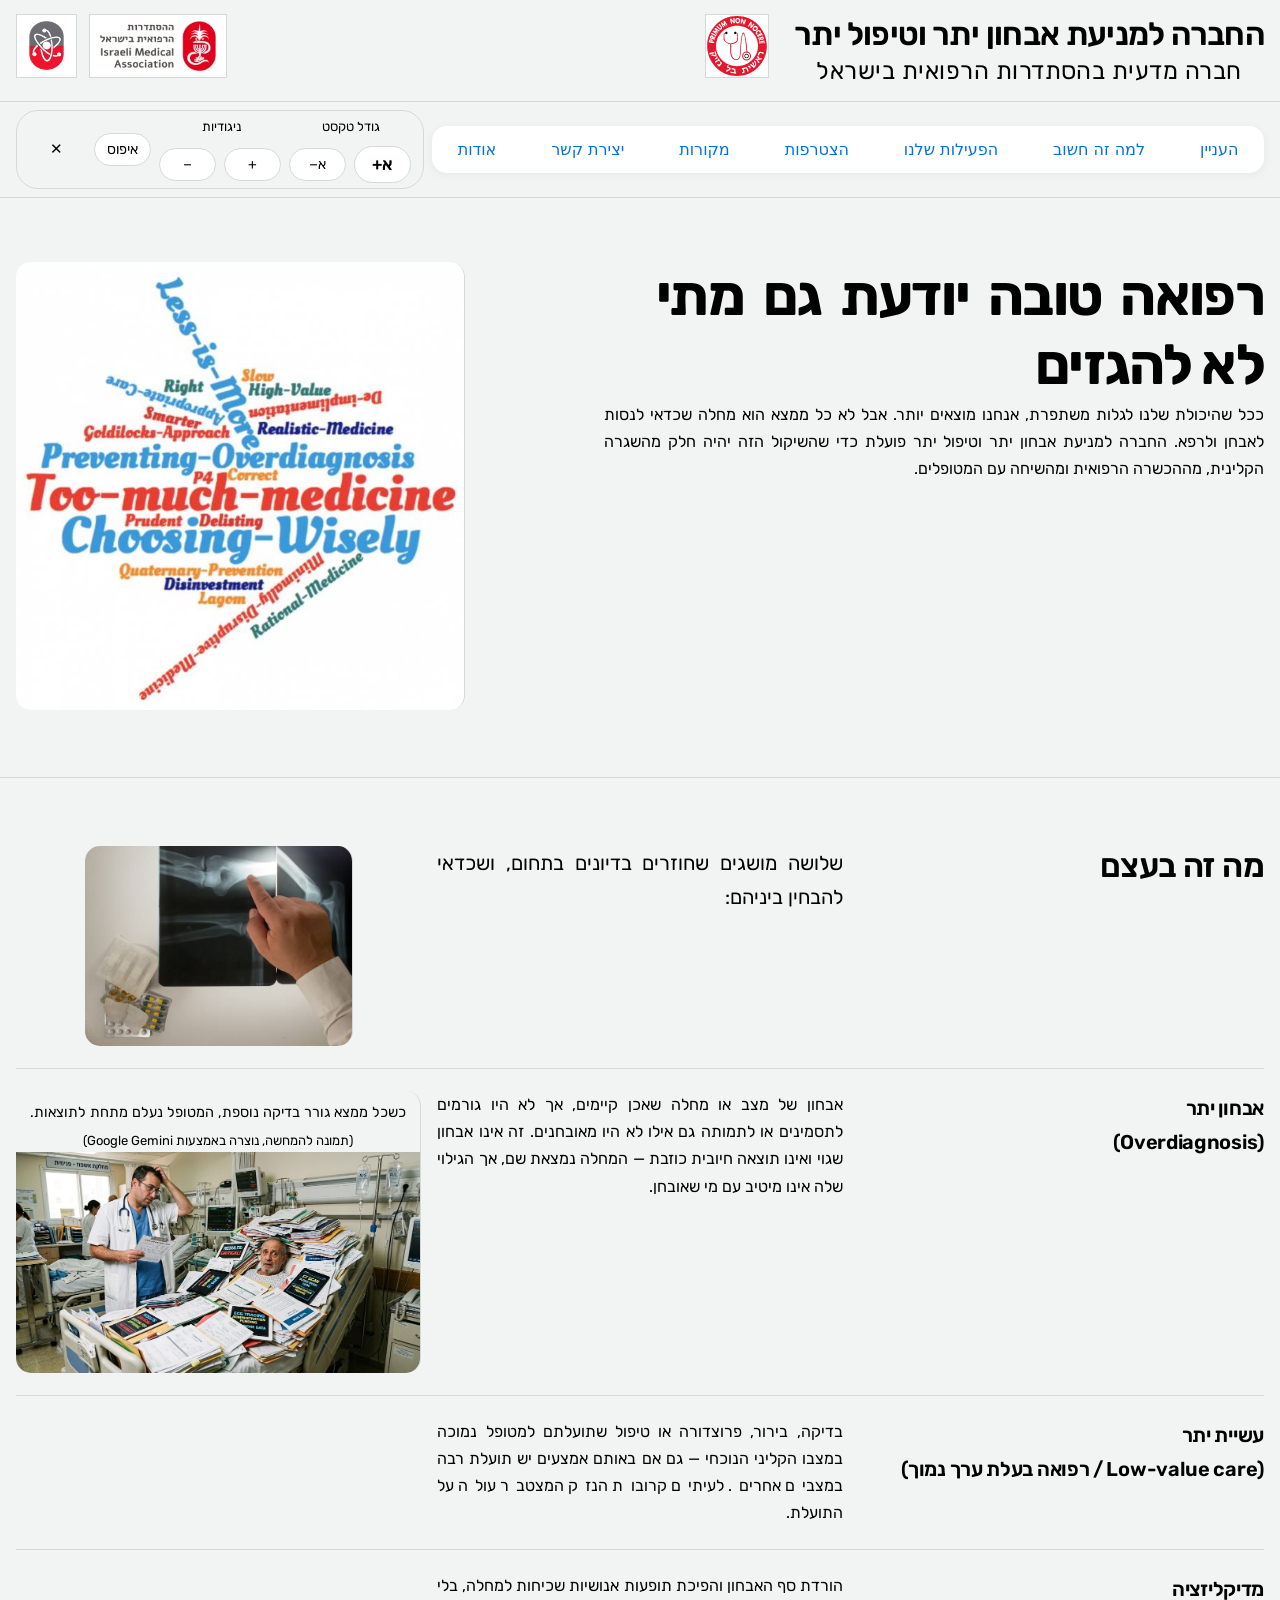
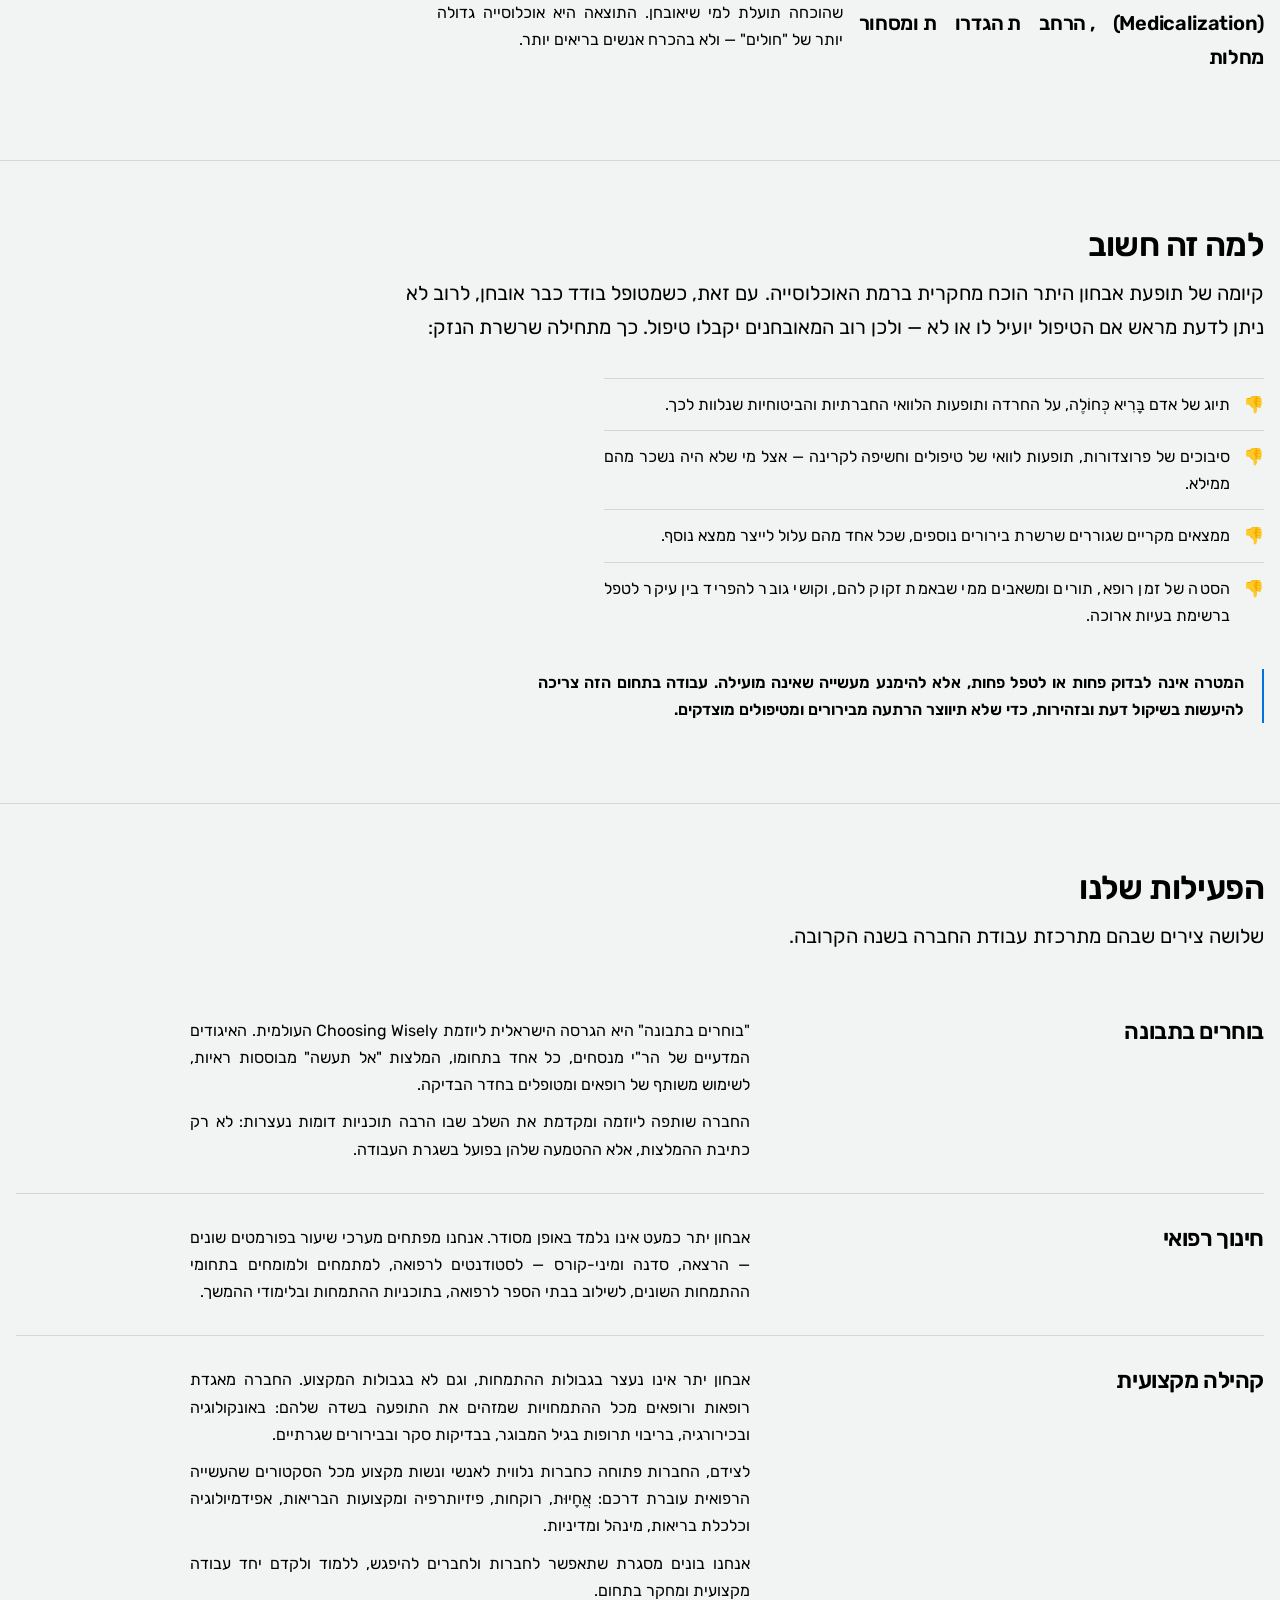
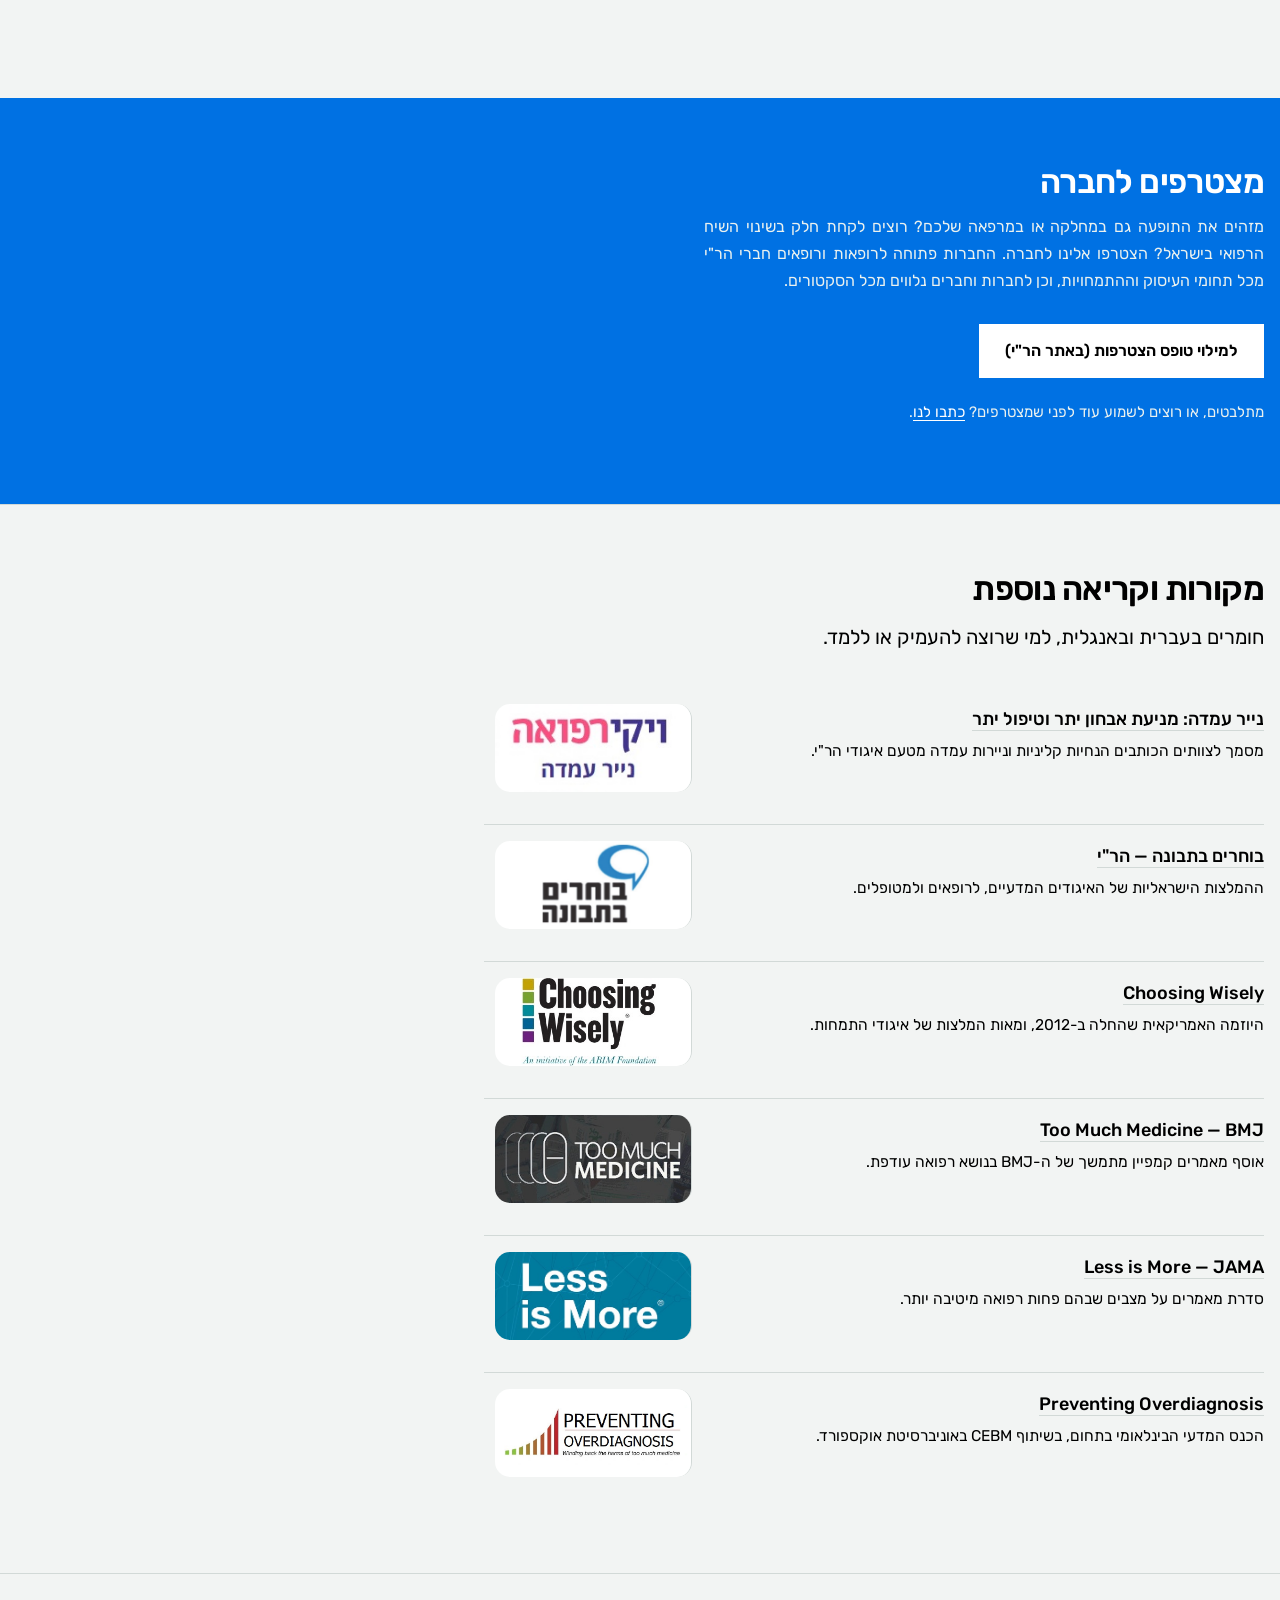
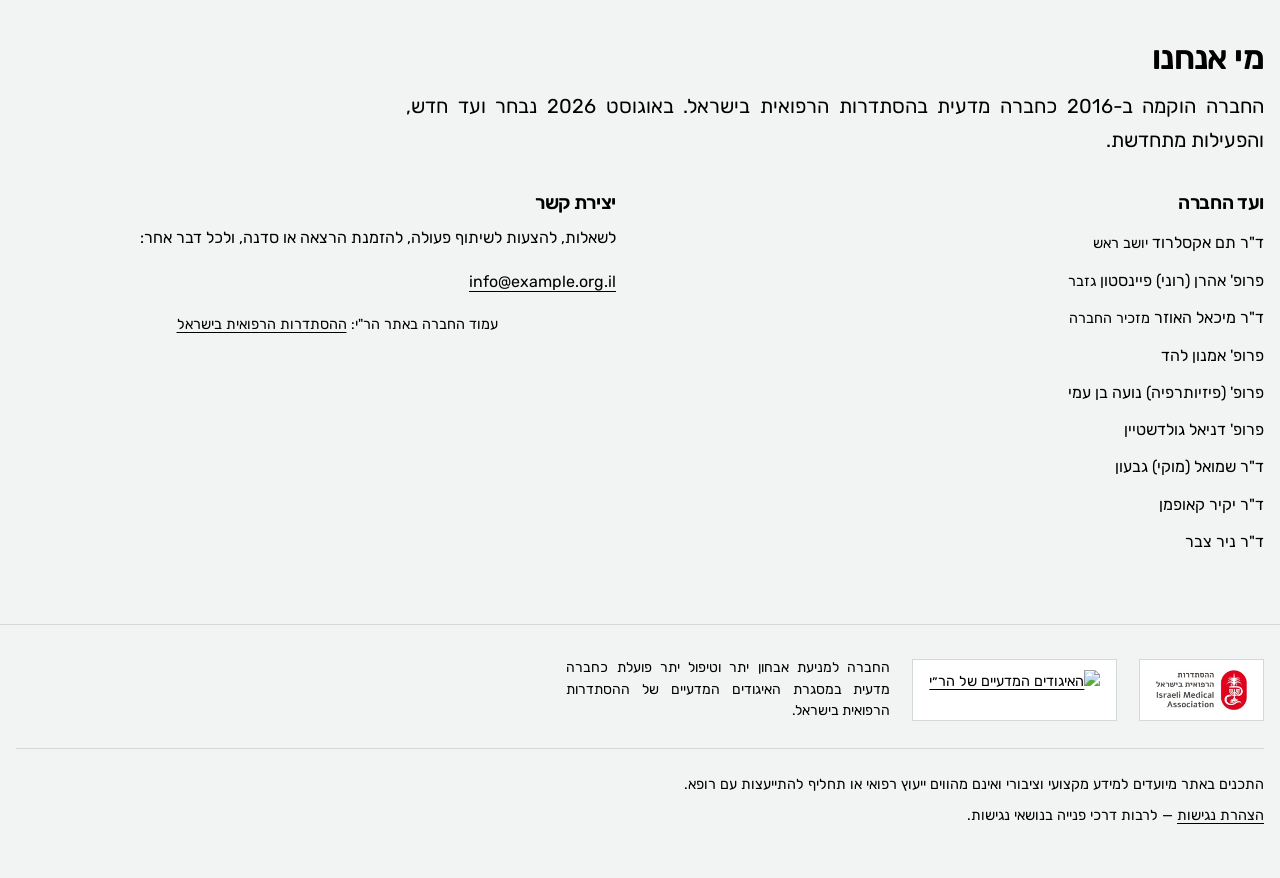
==== commit 9ce8355a: "Update index.html" ====
--- a/index.html
+++ b/index.html
@@ -156,7 +156,7 @@
         <p class="sub">קיומה של תופעת אבחון היתר הוכח מחקרית ברמת האוכלוסייה. עם זאת, כשמטופל בודד כבר אובחן, לרוב לא
           ניתן לדעת מראש אם הטיפול יועיל לו או לא — ולכן רוב המאובחנים יקבלו טיפול. כך מתחילה שרשרת הנזק:</p>
         <ul class="harms">
-          <li>תיוג של אדם בריא כחולה, על החרדה ותופעות הלוואי החברתיות והביטוחיות שנלוות לכך.</li>
+          <li>תיוג של אדם בָּרִיא כְּחוֹלֶה, על החרדה ותופעות הלוואי החברתיות והביטוחיות שנלוות לכך.</li>
           <li>סיבוכים של פרוצדורות, תופעות לוואי של טיפולים וחשיפה לקרינה — אצל מי שלא היה נשכר מהם ממילא.</li>
           <li>ממצאים מקריים שגוררים שרשרת בירורים נוספים, שכל אחד מהם עלול לייצר ממצא נוסף.</li>
           <li>הסטה של זמן רופא, תורים ומשאבים ממי שבאמת זקוק להם, וקושי גובר להפריד בין עיקר לטפל ברשימת בעיות ארוכה.
